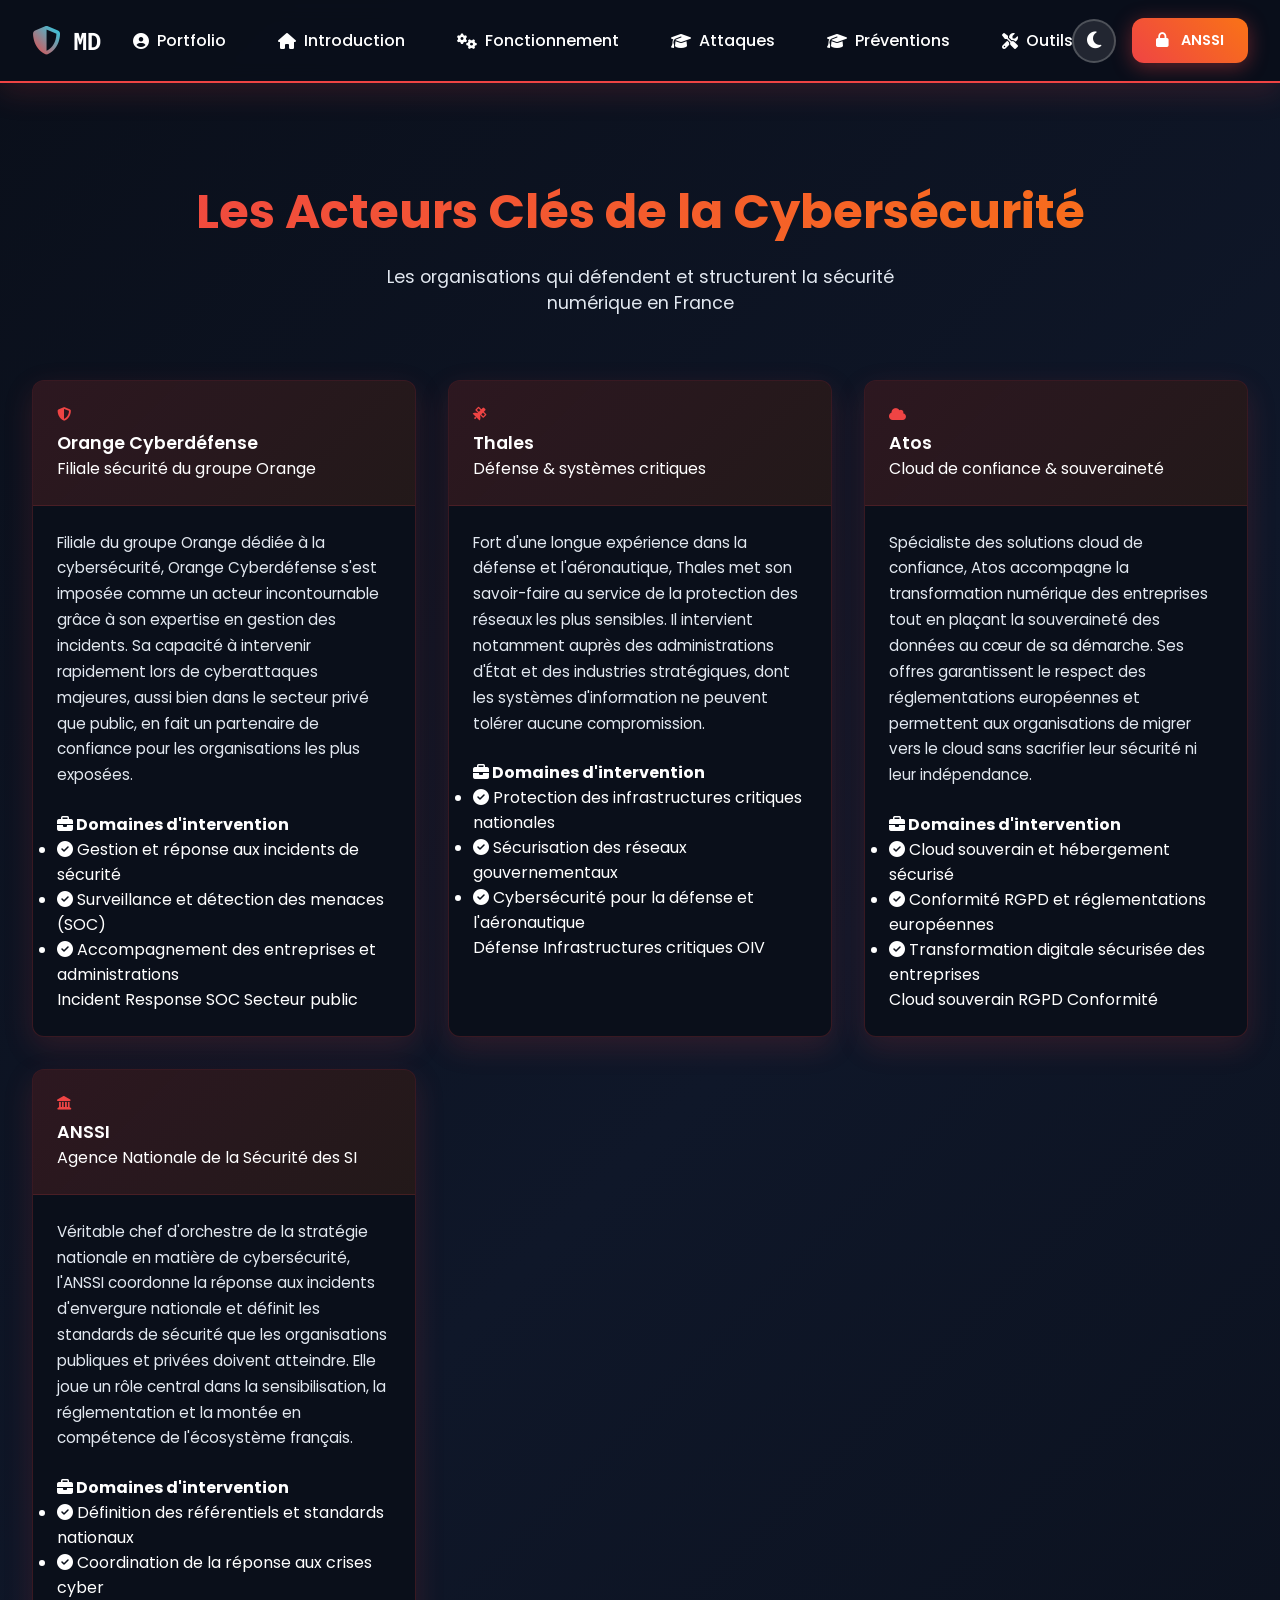
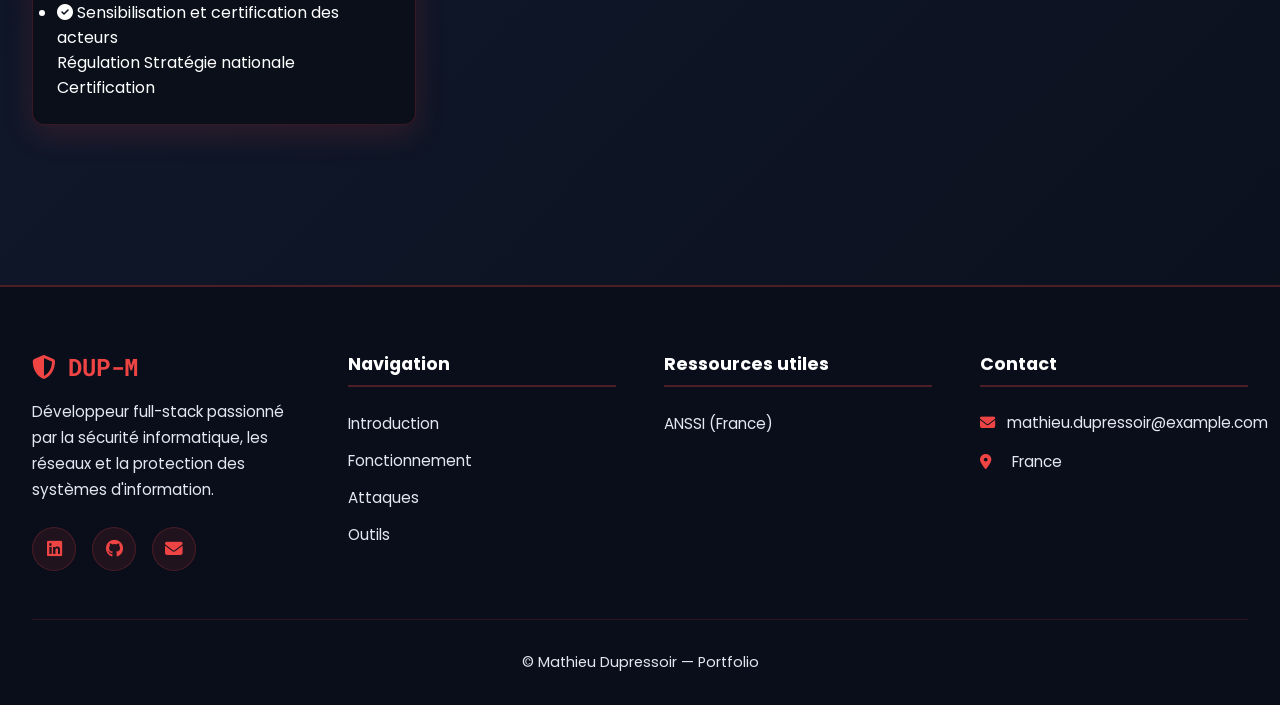
==== Veille_technologique/Acteurs.html @ 4034598f "Add files via upload" ====
<!DOCTYPE html>
<html lang="fr">
<head>
    <meta charset="UTF-8">
    <meta name="viewport" content="width=device-width, initial-scale=1.0">
    <title>Acteurs - Cybersécurité | Mathieu Dupressoir</title>
    <link rel="stylesheet" href="style_cyber.css">
    <link rel="stylesheet" href="https://cdnjs.cloudflare.com/ajax/libs/font-awesome/6.4.0/css/all.min.css">
    <link href="https://fonts.googleapis.com/css2?family=Poppins:wght@300;400;500;600;700&family=Roboto+Mono:wght@300;400;500&display=swap" rel="stylesheet">
</head>
<body>
    <!-- Navigation -->
    <nav class="navbar">
        <div class="nav-container">
            <div class="nav-brand">
                <div class="logo-wrapper">
                    <i class="fas fa-shield-alt logo-icon"></i>
                    <span class="logo-text">MD</span>
                </div>
            </div>

            <ul class="nav-menu">
                <li>
                    <a href="../index.html" class="nav-link">
                        <i class="fas fa-user-circle"></i>
                        <span>Portfolio</span>
                    </a>
                </li>
                <li>
                    <a href="Veille_cyber.html" class="nav-link">
                        <i class="fas fa-home"></i>
                        <span>Introduction</span>
                    </a>
                </li>
                <li>
                    <a href="Fonctionnement.html" class="nav-link">
                        <i class="fas fa-cogs"></i>
                        <span>Fonctionnement</span>
                    </a>
                </li>
                <li>
                    <a href="Attaques.html" class="nav-link">
                        <i class="fas fa-graduation-cap"></i>
                        <span>Attaques</span>
                    </a>
                </li>
                <li>
                    <a href="Preventions.html" class="nav-link">
                        <i class="fas fa-graduation-cap"></i>
                        <span>Préventions</span>
                    </a>
                </li>
                <li>
                    <a href="Outils.html" class="nav-link">
                        <i class="fas fa-tools"></i>
                        <span>Outils</span>
                    </a>
                </li>
                <li>
                    <a href="Hackers.html" class="nav-link">
                        <i class="fas fa-rocket"></i>
                        <span>Hackers</span>
                    </a>
                </li>
                <li>
                    <a href="Faits_divers.html" class="nav-link">
                        <i class="fas fa-chart-line"></i>
                        <span>Faits divers</span>
                    </a>
                </li>
            </ul>

            <div class="nav-actions">
                <button class="theme-toggle" id="themeToggle" aria-label="Changer le thème">
                    <i class="fas fa-moon"></i>
                </button>
                <a href="https://www.ssi.gouv.fr/" class="btn btn-primary btn-small" target="_blank">
                    <i class="fas fa-lock"></i>
                    <span>ANSSI</span>
                </a>
            </div>

            <button class="menu-toggle" id="menuToggle" aria-label="Menu mobile">
                <i class="fas fa-bars"></i>
            </button>
        </div>
    </nav>

    <!-- Menu mobile -->
    <div class="mobile-menu" id="mobileMenu">
        <div class="mobile-menu-header">
            <div class="logo-wrapper">
                <i class="fas fa-shield-alt logo-icon"></i>
                <span class="logo-text">DUP-M</span>
            </div>
            <button class="menu-close" id="menuClose" aria-label="Fermer le menu">
                <i class="fas fa-times"></i>
            </button>
        </div>
        <ul class="mobile-nav-menu">
            <li>
                <a href="../index.html" class="mobile-nav-link">
                    <i class="fas fa-user-circle"></i>
                    <span>Portfolio</span>
                </a>
            </li>
            <li>
                <a href="Veille_cyber.html" class="mobile-nav-link">
                    <i class="fas fa-home"></i>
                    <span>Introduction</span>
                </a>
            </li>
            <li>
                <a href="Fonctionnement.html" class="mobile-nav-link">
                    <i class="fas fa-cogs"></i>
                    <span>Fonctionnement</span>
                </a>
            </li>
            <li>
                <a href="Attaques.html" class="nav-link">
                    <i class="fas fa-graduation-cap"></i>
                    <span>Attaques</span>
                </a>
            </li>
            <li>
                <a href="Preventions.html" class="nav-link">
                    <i class="fas fa-graduation-cap"></i>
                    <span>Préventions</span>
                </a>
            </li>
            <li>
                <a href="Outils.html" class="nav-link">
                    <i class="fas fa-tools"></i>
                    <span>Outils</span>
                </a>
            </li>
            <li>
                <a href="Hackers.html" class="nav-link">
                    <i class="fas fa-rocket"></i>
                    <span>Hackers</span>
                </a>
            </li>
            <li>
                <a href="Faits_divers.html" class="nav-link">
                    <i class="fas fa-chart-line"></i>
                    <span>Faits divers</span>
                </a>
            </li>
        </ul>
        <div class="mobile-menu-footer">
            <a href="https://www.ssi.gouv.fr/" class="btn btn-primary btn-block" target="_blank">
                <i class="fas fa-lock"></i>
                <span>Visiter l'ANSSI</span>
            </a>
        </div>
    </div>

    <!-- Contenu principal -->
    <main class="main-content">

        <!-- Les acteurs de la cybersécurité -->
        <section class="parcours-section" id="acteurs">
            <div class="section-header">
                <h2 class="section-title">Les Acteurs Clés de la Cybersécurité</h2>
                <p class="section-subtitle">Les organisations qui défendent et structurent la sécurité numérique en France</p>
            </div>

            <div class="parcours-grid">

                <!-- 1. Orange Cyberdéfense -->
                <div class="parcours-card">
                    <div class="parcours-header">
                        <div class="parcours-year"><i class="fas fa-shield-alt"></i></div>
                        <h3 class="parcours-title">Orange Cyberdéfense</h3>
                        <p class="parcours-subtitle">Filiale sécurité du groupe Orange</p>
                    </div>
                    <div class="parcours-body">
                        <p class="parcours-description">
                            Filiale du groupe Orange dédiée à la cybersécurité, Orange Cyberdéfense s'est imposée comme un acteur incontournable grâce à son expertise en gestion des incidents. Sa capacité à intervenir rapidement lors de cyberattaques majeures, aussi bien dans le secteur privé que public, en fait un partenaire de confiance pour les organisations les plus exposées.
                        </p>
                        <div class="stage-missions">
                            <h4 class="missions-title"><i class="fas fa-briefcase"></i> Domaines d'intervention</h4>
                            <ul class="missions-list">
                                <li><i class="fas fa-check-circle"></i> Gestion et réponse aux incidents de sécurité</li>
                                <li><i class="fas fa-check-circle"></i> Surveillance et détection des menaces (SOC)</li>
                                <li><i class="fas fa-check-circle"></i> Accompagnement des entreprises et administrations</li>
                            </ul>
                        </div>
                        <div class="parcours-skills">
                            <span class="skill-tag">Incident Response</span>
                            <span class="skill-tag">SOC</span>
                            <span class="skill-tag">Secteur public</span>
                        </div>
                    </div>
                </div>

                <!-- 2. Thales -->
                <div class="parcours-card">
                    <div class="parcours-header">
                        <div class="parcours-year"><i class="fas fa-satellite"></i></div>
                        <h3 class="parcours-title">Thales</h3>
                        <p class="parcours-subtitle">Défense & systèmes critiques</p>
                    </div>
                    <div class="parcours-body">
                        <p class="parcours-description">
                            Fort d'une longue expérience dans la défense et l'aéronautique, Thales met son savoir-faire au service de la protection des réseaux les plus sensibles. Il intervient notamment auprès des administrations d'État et des industries stratégiques, dont les systèmes d'information ne peuvent tolérer aucune compromission.
                        </p>
                        <div class="stage-missions">
                            <h4 class="missions-title"><i class="fas fa-briefcase"></i> Domaines d'intervention</h4>
                            <ul class="missions-list">
                                <li><i class="fas fa-check-circle"></i> Protection des infrastructures critiques nationales</li>
                                <li><i class="fas fa-check-circle"></i> Sécurisation des réseaux gouvernementaux</li>
                                <li><i class="fas fa-check-circle"></i> Cybersécurité pour la défense et l'aéronautique</li>
                            </ul>
                        </div>
                        <div class="parcours-skills">
                            <span class="skill-tag">Défense</span>
                            <span class="skill-tag">Infrastructures critiques</span>
                            <span class="skill-tag">OIV</span>
                        </div>
                    </div>
                </div>

                <!-- 3. Atos -->
                <div class="parcours-card">
                    <div class="parcours-header">
                        <div class="parcours-year"><i class="fas fa-cloud"></i></div>
                        <h3 class="parcours-title">Atos</h3>
                        <p class="parcours-subtitle">Cloud de confiance & souveraineté</p>
                    </div>
                    <div class="parcours-body">
                        <p class="parcours-description">
                            Spécialiste des solutions cloud de confiance, Atos accompagne la transformation numérique des entreprises tout en plaçant la souveraineté des données au cœur de sa démarche. Ses offres garantissent le respect des réglementations européennes et permettent aux organisations de migrer vers le cloud sans sacrifier leur sécurité ni leur indépendance.
                        </p>
                        <div class="stage-missions">
                            <h4 class="missions-title"><i class="fas fa-briefcase"></i> Domaines d'intervention</h4>
                            <ul class="missions-list">
                                <li><i class="fas fa-check-circle"></i> Cloud souverain et hébergement sécurisé</li>
                                <li><i class="fas fa-check-circle"></i> Conformité RGPD et réglementations européennes</li>
                                <li><i class="fas fa-check-circle"></i> Transformation digitale sécurisée des entreprises</li>
                            </ul>
                        </div>
                        <div class="parcours-skills">
                            <span class="skill-tag">Cloud souverain</span>
                            <span class="skill-tag">RGPD</span>
                            <span class="skill-tag">Conformité</span>
                        </div>
                    </div>
                </div>

                <!-- 4. ANSSI -->
                <div class="parcours-card">
                    <div class="parcours-header">
                        <div class="parcours-year"><i class="fas fa-landmark"></i></div>
                        <h3 class="parcours-title">ANSSI</h3>
                        <p class="parcours-subtitle">Agence Nationale de la Sécurité des SI</p>
                    </div>
                    <div class="parcours-body">
                        <p class="parcours-description">
                            Véritable chef d'orchestre de la stratégie nationale en matière de cybersécurité, l'ANSSI coordonne la réponse aux incidents d'envergure nationale et définit les standards de sécurité que les organisations publiques et privées doivent atteindre. Elle joue un rôle central dans la sensibilisation, la réglementation et la montée en compétence de l'écosystème français.
                        </p>
                        <div class="stage-missions">
                            <h4 class="missions-title"><i class="fas fa-briefcase"></i> Domaines d'intervention</h4>
                            <ul class="missions-list">
                                <li><i class="fas fa-check-circle"></i> Définition des référentiels et standards nationaux</li>
                                <li><i class="fas fa-check-circle"></i> Coordination de la réponse aux crises cyber</li>
                                <li><i class="fas fa-check-circle"></i> Sensibilisation et certification des acteurs</li>
                            </ul>
                        </div>
                        <div class="parcours-skills">
                            <span class="skill-tag">Régulation</span>
                            <span class="skill-tag">Stratégie nationale</span>
                            <span class="skill-tag">Certification</span>
                        </div>
                    </div>
                </div>

            </div>
        </section>

    </main>

    <!-- Footer -->
    <footer class="footer">
        <div class="footer-content">
            <div class="footer-section">
                <div class="footer-logo">
                    <i class="fas fa-shield-alt"></i>
                    <span>DUP-M</span>
                </div>
                <p class="footer-description">
                    Développeur full-stack passionné par la sécurité informatique,
                    les réseaux et la protection des systèmes d'information.
                </p>
                <div class="social-links">
                    <a href="https://www.linkedin.com/in/mathieu-dupressoir-384376329/" class="social-link" aria-label="LinkedIn">
                        <i class="fab fa-linkedin"></i>
                    </a>
                    <a href="https://github.com/MatDup6080" class="social-link" aria-label="GitHub">
                        <i class="fab fa-github"></i>
                    </a>
                    <a href="mailto:mathieu.dupressoir@example.com" class="social-link" aria-label="Email">
                        <i class="fas fa-envelope"></i>
                    </a>
                </div>
            </div>

            <div class="footer-section">
                <h3 class="footer-title">Navigation</h3>
                <ul class="footer-links">
                    <li><a href="Veille_cyber.html">Introduction</a></li>
                    <li><a href="Fonctionnement.html">Fonctionnement</a></li>
                    <li><a href="Attaques.html">Attaques</a></li>
                    <li><a href="Outils.html">Outils</a></li>
                </ul>
            </div>

            <div class="footer-section">
                <h3 class="footer-title">Ressources utiles</h3>
                <ul class="footer-links">
                    <li><a href="https://www.ssi.gouv.fr/" target="_blank">ANSSI (France)</a></li>
                </ul>
            </div>

            <div class="footer-section">
                <h3 class="footer-title">Contact</h3>
                <ul class="footer-contact">
                    <li>
                        <i class="fas fa-envelope"></i>
                        <span>mathieu.dupressoir@example.com</span>
                    </li>
                    <li>
                        <i class="fas fa-map-marker-alt"></i>
                        <span>France</span>
                    </li>
                </ul>
            </div>
        </div>

        <div class="footer-bottom">
            <p>&copy; <span id="currentYear"></span> Mathieu Dupressoir — Portfolio</p>
        </div>
    </footer>

    <script src="Veille_cyber.js"></script>
</body>
</html>
---- Veille_technologique/style_cyber.css ----
/* ===== VARIABLES & RESET ===== */
:root {
    --primary: #ef4444; /* Rouge cyber - alerte */
    --secondary: #f97316; /* Orange avertissement */
    --accent: #8b5cf6; /* Violet forensique */
    --success: #22d3ee; /* Cyan terminal */
    --dark: #ffffff; /* Texte en blanc pour mode clair */
    --light: #0a0f1a; /* Fond sombre cyber */
    --gray: #64748b;
    --gray-light: #e2e8f0;
    --shadow: 0 10px 30px rgba(239, 68, 68, 0.15);
    --shadow-lg: 0 20px 60px rgba(239, 68, 68, 0.25);
    --radius: 12px;
    --transition: all 0.3s cubic-bezier(0.4, 0, 0.2, 1);
    --bg-primary: #0a0f1a;
    --bg-secondary: #f1f5f9;
    --text-primary: #ffffff;
    --text-secondary: #e2e8f0;
    --border-color: #cbd5e1;
    --accent-light: #fee2e2;
}

.dark-theme {
    --primary: #f87171; /* Rouge clair */
    --secondary: #fb923c; /* Orange lumineux */
    --accent: #a78bfa;
    --success: #67e8f9;
    --dark: #0a0f1a;
    --light: #f8fafc;
    --gray: #94a3b8;
    --gray-light: #f1f5f9;
    --shadow: 0 10px 30px rgba(248, 113, 113, 0.2);
    --shadow-lg: 0 20px 60px rgba(248, 113, 113, 0.3);
    --bg-primary: #f8fafc;
    --bg-secondary: #e2e8f0;
    --text-primary: #0a0f1a;
    --text-secondary: #475569;
    --border-color: #cbd5e1;
    --accent-light: #fee2e2;
}

* {
    margin: 0;
    padding: 0;
    box-sizing: border-box;
}

html {
    scroll-behavior: smooth;
}

body {
    font-family: 'Poppins', sans-serif;
    background: linear-gradient(135deg, #0a0f1a 0%, #0f1729 50%, #0a0f1a 100%);
    color: var(--dark);
    min-height: 100vh;
    transition: var(--transition);
    overflow-x: hidden;
}

    body.dark-theme {
        background: linear-gradient(135deg, #f8fafc 0%, #e2e8f0 50%, #f1f5f9 100%);
    }

/* ===== NAVBAR ===== */
.navbar {
    background: rgba(10, 15, 26, 0.97);
    backdrop-filter: blur(10px);
    padding: 1rem 0;
    position: fixed;
    top: 0;
    left: 0;
    right: 0;
    z-index: 1000;
    border-bottom: 2px solid var(--primary);
    box-shadow: var(--shadow);
}

body.dark-theme .navbar {
    background: rgba(248, 250, 252, 0.97);
}

.nav-container {
    max-width: 1400px;
    margin: 0 auto;
    padding: 0 2rem;
    display: flex;
    justify-content: space-between;
    align-items: center;
}

.logo-wrapper {
    display: flex;
    align-items: center;
    gap: 0.75rem;
}

.logo-icon {
    font-size: 1.8rem;
    color: var(--primary);
    background: linear-gradient(45deg, var(--primary), var(--success));
    -webkit-background-clip: text;
    -webkit-text-fill-color: transparent;
}

.logo-text {
    font-size: 1.5rem;
    font-weight: 700;
    color: var(--dark);
    font-family: 'Roboto Mono', monospace;
}

.nav-menu {
    display: flex;
    list-style: none;
    gap: 0.25rem;
    margin: 0;
    padding: 0 0.5rem;
    overflow-x: auto;
    -webkit-overflow-scrolling: touch;
    scrollbar-width: thin;
    scrollbar-color: var(--primary) transparent;
}

    .nav-menu::-webkit-scrollbar-track {
        background: transparent;
    }

    .nav-menu::-webkit-scrollbar-thumb {
        background: var(--primary);
        border-radius: 2px;
    }

.nav-link {
    color: var(--dark);
    text-decoration: none;
    padding: 0.75rem 1.5rem;
    border-radius: 50px;
    display: flex;
    align-items: center;
    gap: 0.5rem;
    transition: var(--transition);
    font-weight: 500;
    position: relative;
    white-space: nowrap;
}

    .nav-link:hover {
        background: rgba(239, 68, 68, 0.12);
        transform: translateY(-2px);
    }

    .nav-link.active {
        background: linear-gradient(45deg, var(--primary), var(--secondary));
        color: white;
        box-shadow: 0 4px 15px rgba(239, 68, 68, 0.4);
    }

        .nav-link.active::before {
            content: '';
            position: absolute;
            bottom: -8px;
            left: 50%;
            transform: translateX(-50%);
            width: 6px;
            height: 6px;
            background: var(--success);
            border-radius: 50%;
        }

.nav-actions {
    display: flex;
    align-items: center;
    gap: 1rem;
}

.theme-toggle {
    background: rgba(255, 255, 255, 0.1);
    border: 2px solid rgba(255, 255, 255, 0.2);
    color: var(--dark);
    width: 44px;
    height: 44px;
    border-radius: 50%;
    cursor: pointer;
    display: flex;
    align-items: center;
    justify-content: center;
    transition: var(--transition);
    font-size: 1.2rem;
}

body.dark-theme .theme-toggle {
    background: rgba(10, 15, 26, 0.1);
    border: 2px solid rgba(10, 15, 26, 0.2);
    color: var(--dark);
}

.theme-toggle:hover {
    background: var(--primary);
    transform: rotate(30deg);
    border-color: var(--primary);
}

.btn {
    padding: 1rem 2rem;
    border-radius: var(--radius);
    text-decoration: none;
    font-weight: 600;
    display: inline-flex;
    align-items: center;
    gap: 0.75rem;
    transition: var(--transition);
    font-size: 1rem;
    border: none;
    cursor: pointer;
}

.btn-primary {
    background: linear-gradient(45deg, var(--primary), var(--secondary));
    color: white;
    box-shadow: 0 4px 20px rgba(239, 68, 68, 0.4);
}

    .btn-primary:hover {
        transform: translateY(-3px);
        box-shadow: 0 8px 30px rgba(239, 68, 68, 0.6);
        background: linear-gradient(45deg, var(--secondary), var(--accent));
    }

.btn-small {
    padding: 0.75rem 1.5rem;
    font-size: 0.9rem;
}

.btn-secondary {
    background: transparent;
    color: var(--dark);
    border: 2px solid rgba(255, 255, 255, 0.2);
}

body.dark-theme .btn-secondary {
    border: 2px solid rgba(10, 15, 26, 0.2);
    color: var(--dark);
}

.btn-secondary:hover {
    background: rgba(255, 255, 255, 0.1);
    transform: translateY(-3px);
    border-color: var(--primary);
}

body.dark-theme .btn-secondary:hover {
    background: rgba(10, 15, 26, 0.1);
}

.menu-toggle {
    display: none;
    background: transparent;
    border: none;
    color: var(--dark);
    font-size: 1.5rem;
    cursor: pointer;
    padding: 0.5rem;
}

.mobile-menu {
    position: fixed;
    top: 0;
    right: -100%;
    width: 300px;
    height: 100vh;
    background: rgba(10, 15, 26, 0.98);
    backdrop-filter: blur(20px);
    z-index: 2000;
    transition: right 0.3s ease;
    display: flex;
    flex-direction: column;
    border-left: 2px solid var(--primary);
}

body.dark-theme .mobile-menu {
    background: rgba(248, 250, 252, 0.98);
}

.mobile-menu.active {
    right: 0;
}

.mobile-menu-header {
    padding: 1.5rem;
    display: flex;
    justify-content: space-between;
    align-items: center;
    border-bottom: 1px solid rgba(239, 68, 68, 0.2);
}

.menu-close {
    background: transparent;
    border: none;
    color: var(--dark);
    font-size: 1.5rem;
    cursor: pointer;
    padding: 0.5rem;
    transition: var(--transition);
}

    .menu-close:hover {
        color: var(--primary);
        transform: rotate(90deg);
    }

.mobile-nav-menu {
    list-style: none;
    padding: 1rem;
    flex: 1;
    overflow-y: auto;
}

.mobile-nav-link {
    color: var(--dark);
    text-decoration: none;
    padding: 1rem 1.5rem;
    border-radius: var(--radius);
    display: flex;
    align-items: center;
    gap: 0.75rem;
    transition: var(--transition);
    font-weight: 500;
    margin-bottom: 0.5rem;
}

    .mobile-nav-link:hover,
    .mobile-nav-link.active {
        background: linear-gradient(45deg, var(--primary), var(--secondary));
        color: white;
    }

.mobile-menu-footer {
    padding: 1.5rem;
    border-top: 1px solid rgba(239, 68, 68, 0.2);
}

.btn-block {
    width: 100%;
    justify-content: center;
}

/* ===== HERO ===== */
.hero-section {
    min-height: 100vh;
    display: flex;
    align-items: center;
    position: relative;
    overflow: hidden;
    padding-top: 80px;
    background: linear-gradient(135deg, #0a0f1a 0%, #0f1729 40%, #1a0a0a 100%);
}

body.dark-theme .hero-section {
    background: linear-gradient(135deg, #f8fafc 0%, #fef2f2 40%, #fff7ed 100%);
}

.hero-overlay {
    position: absolute;
    inset: 0;
    background: radial-gradient(ellipse at 20% 50%, rgba(239, 68, 68, 0.1) 0%, transparent 60%), radial-gradient(ellipse at 80% 20%, rgba(34, 211, 238, 0.08) 0%, transparent 50%);
}

    .hero-overlay::before {
        content: '';
        position: absolute;
        inset: 0;
        background-image: linear-gradient(rgba(239, 68, 68, 0.04) 1px, transparent 1px), linear-gradient(90deg, rgba(239, 68, 68, 0.04) 1px, transparent 1px);
        background-size: 50px 50px;
    }

.hero-container {
    max-width: 1400px;
    margin: 0 auto;
    padding: 0 2rem;
    width: 100%;
    position: relative;
    z-index: 1;
}

.hero-content {
    max-width: 800px;
}

.welcome-badge {
    display: inline-flex;
    align-items: center;
    gap: 0.5rem;
    background: rgba(239, 68, 68, 0.15);
    border: 1px solid rgba(239, 68, 68, 0.3);
    padding: 0.5rem 1.5rem;
    border-radius: 50px;
    margin-bottom: 2rem;
    backdrop-filter: blur(10px);
}

.badge-text {
    font-size: 0.85rem;
    font-weight: 600;
    color: var(--primary);
    letter-spacing: 0.1em;
    font-family: 'Roboto Mono', monospace;
}

.hero-title {
    font-size: clamp(2.5rem, 6vw, 4.5rem);
    font-weight: 700;
    line-height: 1.15;
    margin-bottom: 1.5rem;
}

.title-line {
    display: block;
    color: var(--dark);
}

    .title-line.accent {
        background: linear-gradient(135deg, var(--primary), var(--secondary), var(--success));
        -webkit-background-clip: text;
        -webkit-text-fill-color: transparent;
        background-clip: text;
    }

.typing-wrapper {
    margin-bottom: 1.5rem;
}

.typing-prefix {
    font-size: 1.2rem;
    color: var(--success);
    font-family: 'Roboto Mono', monospace;
}

#typingText {
    font-size: 1.2rem;
    font-family: 'Roboto Mono', monospace;
    color: var(--primary);
    border-right: 2px solid var(--primary);
    padding-right: 4px;
    animation: blink 0.8s infinite;
}

@keyframes blink {
    0%, 100% {
        border-color: var(--primary);
    }

    50% {
        border-color: transparent;
    }
}

.hero-description {
    font-size: 1.1rem;
    color: var(--text-secondary);
    line-height: 1.8;
    margin-bottom: 2.5rem;
    max-width: 600px;
}

.hero-stats {
    display: flex;
    gap: 3rem;
    margin-bottom: 3rem;
}

.stat-item {
    text-align: left;
}

.stat-number {
    font-size: 2.5rem;
    font-weight: 700;
    color: var(--primary);
    font-family: 'Roboto Mono', monospace;
    line-height: 1;
}

.stat-label {
    font-size: 0.85rem;
    color: var(--text-secondary);
    margin-top: 0.25rem;
}

.hero-actions {
    display: flex;
    gap: 1.5rem;
    flex-wrap: wrap;
}

/* ===== SECTIONS GÉNÉRALES ===== */
.main-content {
    padding-top: 80px;
}

.section-header {
    text-align: center;
    margin-bottom: 4rem;
    padding: 0 2rem;
}

.section-title {
    font-size: clamp(2rem, 4vw, 3rem);
    font-weight: 700;
    margin-bottom: 1rem;
    background: linear-gradient(135deg, var(--primary), var(--secondary));
    -webkit-background-clip: text;
    -webkit-text-fill-color: transparent;
    background-clip: text;
}

.section-subtitle {
    font-size: 1.1rem;
    color: var(--text-secondary);
    max-width: 600px;
    margin: 0 auto;
}

/* ===== PARCOURS / TIMELINE ===== */
.parcours-section {
    padding: 6rem 2rem;
    max-width: 1400px;
    margin: 0 auto;
}

.parcours-grid {
    display: grid;
    grid-template-columns: repeat(auto-fit, minmax(350px, 1fr));
    gap: 2rem;
}

.parcours-card {
    background: var(--bg-primary);
    border: 1px solid rgba(239, 68, 68, 0.2);
    border-radius: var(--radius);
    overflow: hidden;
    transition: var(--transition);
    box-shadow: var(--shadow);
}

    .parcours-card:hover {
        transform: translateY(-5px);
        box-shadow: var(--shadow-lg);
        border-color: var(--primary);
    }

.parcours-header {
    background: linear-gradient(135deg, rgba(239, 68, 68, 0.15), rgba(249, 115, 22, 0.1));
    padding: 1.5rem;
    border-bottom: 1px solid rgba(239, 68, 68, 0.15);
}

.parcours-year {
    font-size: 0.85rem;
    font-weight: 700;
    color: var(--primary);
    font-family: 'Roboto Mono', monospace;
    margin-bottom: 0.5rem;
    letter-spacing: 0.05em;
}

.parcours-title {
    font-size: 1.1rem;
    font-weight: 600;
    color: var(--text-primary);
    line-height: 1.4;
}

.parcours-body {
    padding: 1.5rem;
}

.parcours-description {
    font-size: 0.95rem;
    color: var(--text-secondary);
    line-height: 1.7;
    margin-bottom: 1.5rem;
}

.parcours-image-link {
    margin-top: 1rem;
}

.image-link-wrapper {
    position: relative;
    display: block;
    border-radius: 8px;
    overflow: hidden;
}

.parcours-img {
    width: 100%;
    height: 180px;
    object-fit: cover;
    transition: var(--transition);
    display: block;
}

.image-overlay {
    position: absolute;
    inset: 0;
    background: rgba(239, 68, 68, 0.85);
    display: flex;
    flex-direction: column;
    align-items: center;
    justify-content: center;
    gap: 0.5rem;
    opacity: 0;
    transition: var(--transition);
    color: white;
    font-size: 0.9rem;
    font-weight: 500;
}

.image-link-wrapper:hover .image-overlay {
    opacity: 1;
}

.image-link-wrapper:hover .parcours-img {
    transform: scale(1.05);
}

/* ===== SECTION CONTACT / FONCTIONNEMENT ===== */
.contact-section {
    padding: 6rem 2rem;
    max-width: 1400px;
    margin: 0 auto;
}

.contact-container {
    display: grid;
    grid-template-columns: 1fr;
    gap: 3rem;
}

.contact-info {
    display: flex;
    flex-direction: column;
    gap: 2rem;
}

.contact-item {
    display: flex;
    gap: 1.5rem;
    align-items: flex-start;
    background: var(--bg-primary);
    padding: 2rem;
    border-radius: var(--radius);
    border: 1px solid rgba(239, 68, 68, 0.15);
    transition: var(--transition);
}

    .contact-item:hover {
        border-color: var(--primary);
        box-shadow: var(--shadow);
        transform: translateX(5px);
    }

    .contact-item i {
        font-size: 2rem;
        color: var(--primary);
        min-width: 40px;
        margin-top: 0.25rem;
    }

    .contact-item h3 {
        font-size: 1.1rem;
        font-weight: 600;
        color: var(--text-primary);
        margin-bottom: 0.5rem;
    }

    .contact-item p {
        font-size: 0.95rem;
        color: var(--text-secondary);
        line-height: 1.7;
    }

/* ===== QUICK ACCESS / CARDS ===== */
.quick-access {
    padding: 6rem 2rem;
    max-width: 1400px;
    margin: 0 auto;
}

.access-grid {
    display: grid;
    grid-template-columns: repeat(auto-fit, minmax(320px, 1fr));
    gap: 2rem;
}

.access-card {
    background: var(--bg-primary);
    border: 1px solid rgba(239, 68, 68, 0.2);
    border-radius: var(--radius);
    padding: 2rem;
    text-decoration: none;
    color: var(--text-primary);
    transition: var(--transition);
    display: flex;
    flex-direction: column;
    gap: 1rem;
    position: relative;
    overflow: hidden;
}

    .access-card::before {
        content: '';
        position: absolute;
        top: 0;
        left: 0;
        right: 0;
        height: 3px;
        background: linear-gradient(90deg, var(--primary), var(--secondary));
        transform: scaleX(0);
        transition: var(--transition);
    }

    .access-card:hover::before {
        transform: scaleX(1);
    }

    .access-card:hover {
        transform: translateY(-5px);
        box-shadow: var(--shadow-lg);
        border-color: var(--primary);
    }

.card-title {
    font-size: 1.2rem;
    font-weight: 700;
    color: var(--text-primary);
}

.card-description {
    font-size: 0.9rem;
    color: var(--text-secondary);
    line-height: 1.7;
    flex: 1;
}

.card-arrow {
    color: var(--primary);
    font-size: 1.2rem;
    transition: var(--transition);
    align-self: flex-end;
}

/* ===== TECH GRID ===== */
.tech-section {
    padding: 6rem 2rem;
    max-width: 1400px;
    margin: 0 auto;
}

.tech-grid {
    display: grid;
    grid-template-columns: repeat(auto-fit, minmax(200px, 1fr));
    gap: 1.5rem;
}

.tech-item {
    background: var(--bg-primary);
    border: 1px solid rgba(239, 68, 68, 0.2);
    border-radius: var(--radius);
    padding: 2rem 1.5rem;
    text-align: center;
    transition: var(--transition);
    color: var(--text-secondary);
    font-size: 0.9rem;
    line-height: 1.6;
}

    .tech-item:hover {
        border-color: var(--primary);
        box-shadow: var(--shadow);
        transform: translateY(-3px);
    }

    .tech-item span {
        display: block;
        font-weight: 700;
        color: var(--text-primary);
        font-size: 1.1rem;
        margin: 0.75rem 0;
    }

.logo-small {
    width: 80px;
    height: 80px;
    object-fit: contain;
    border-radius: 12px;
}

/* ===== FOOTER ===== */
.footer {
    background: rgba(10, 15, 26, 0.98);
    border-top: 2px solid rgba(239, 68, 68, 0.3);
    padding: 4rem 2rem 2rem;
    margin-top: 4rem;
}

body.dark-theme .footer {
    background: rgba(248, 250, 252, 0.98);
}

.footer-content {
    max-width: 1400px;
    margin: 0 auto;
    display: grid;
    grid-template-columns: repeat(auto-fit, minmax(250px, 1fr));
    gap: 3rem;
    margin-bottom: 3rem;
}

.footer-logo {
    display: flex;
    align-items: center;
    gap: 0.75rem;
    margin-bottom: 1rem;
    font-size: 1.5rem;
    font-weight: 700;
    color: var(--primary);
    font-family: 'Roboto Mono', monospace;
}

.footer-description {
    color: var(--text-secondary);
    font-size: 0.95rem;
    line-height: 1.7;
    margin-bottom: 1.5rem;
}

.social-links {
    display: flex;
    gap: 1rem;
}

.social-link {
    width: 44px;
    height: 44px;
    background: rgba(239, 68, 68, 0.1);
    border: 1px solid rgba(239, 68, 68, 0.2);
    border-radius: 50%;
    display: flex;
    align-items: center;
    justify-content: center;
    color: var(--primary);
    text-decoration: none;
    transition: var(--transition);
    font-size: 1.1rem;
}

    .social-link:hover {
        background: var(--primary);
        color: white;
        transform: translateY(-3px);
    }

.footer-title {
    font-size: 1.1rem;
    font-weight: 700;
    color: var(--text-primary);
    margin-bottom: 1.5rem;
    padding-bottom: 0.5rem;
    border-bottom: 2px solid rgba(239, 68, 68, 0.3);
}

.footer-links {
    list-style: none;
    display: flex;
    flex-direction: column;
    gap: 0.75rem;
}

    .footer-links a {
        color: var(--text-secondary);
        text-decoration: none;
        transition: var(--transition);
        font-size: 0.95rem;
    }

        .footer-links a:hover {
            color: var(--primary);
            padding-left: 0.5rem;
        }

.footer-contact {
    list-style: none;
    display: flex;
    flex-direction: column;
    gap: 1rem;
}

    .footer-contact li {
        display: flex;
        align-items: center;
        gap: 0.75rem;
        color: var(--text-secondary);
        font-size: 0.95rem;
    }

    .footer-contact i {
        color: var(--primary);
        width: 20px;
    }

.footer-bottom {
    max-width: 1400px;
    margin: 0 auto;
    padding-top: 2rem;
    border-top: 1px solid rgba(239, 68, 68, 0.15);
    text-align: center;
    color: var(--text-secondary);
    font-size: 0.9rem;
}

/* ===== RESPONSIVE ===== */
@media (max-width: 1024px) {
    .nav-menu {
        display: none;
    }

    .menu-toggle {
        display: block;
    }

    .nav-actions .btn-small {
        display: none;
    }
}

@media (max-width: 768px) {
    .hero-stats {
        gap: 2rem;
        flex-wrap: wrap;
    }

    .hero-actions {
        flex-direction: column;
    }

    .parcours-grid {
        grid-template-columns: 1fr;
    }

    .access-grid {
        grid-template-columns: 1fr;
    }

    .tech-grid {
        grid-template-columns: repeat(2, 1fr);
    }

    .footer-content {
        grid-template-columns: 1fr;
    }
}

@media (max-width: 480px) {
    .tech-grid {
        grid-template-columns: 1fr;
    }

    .hero-title {
        font-size: 2rem;
    }
}
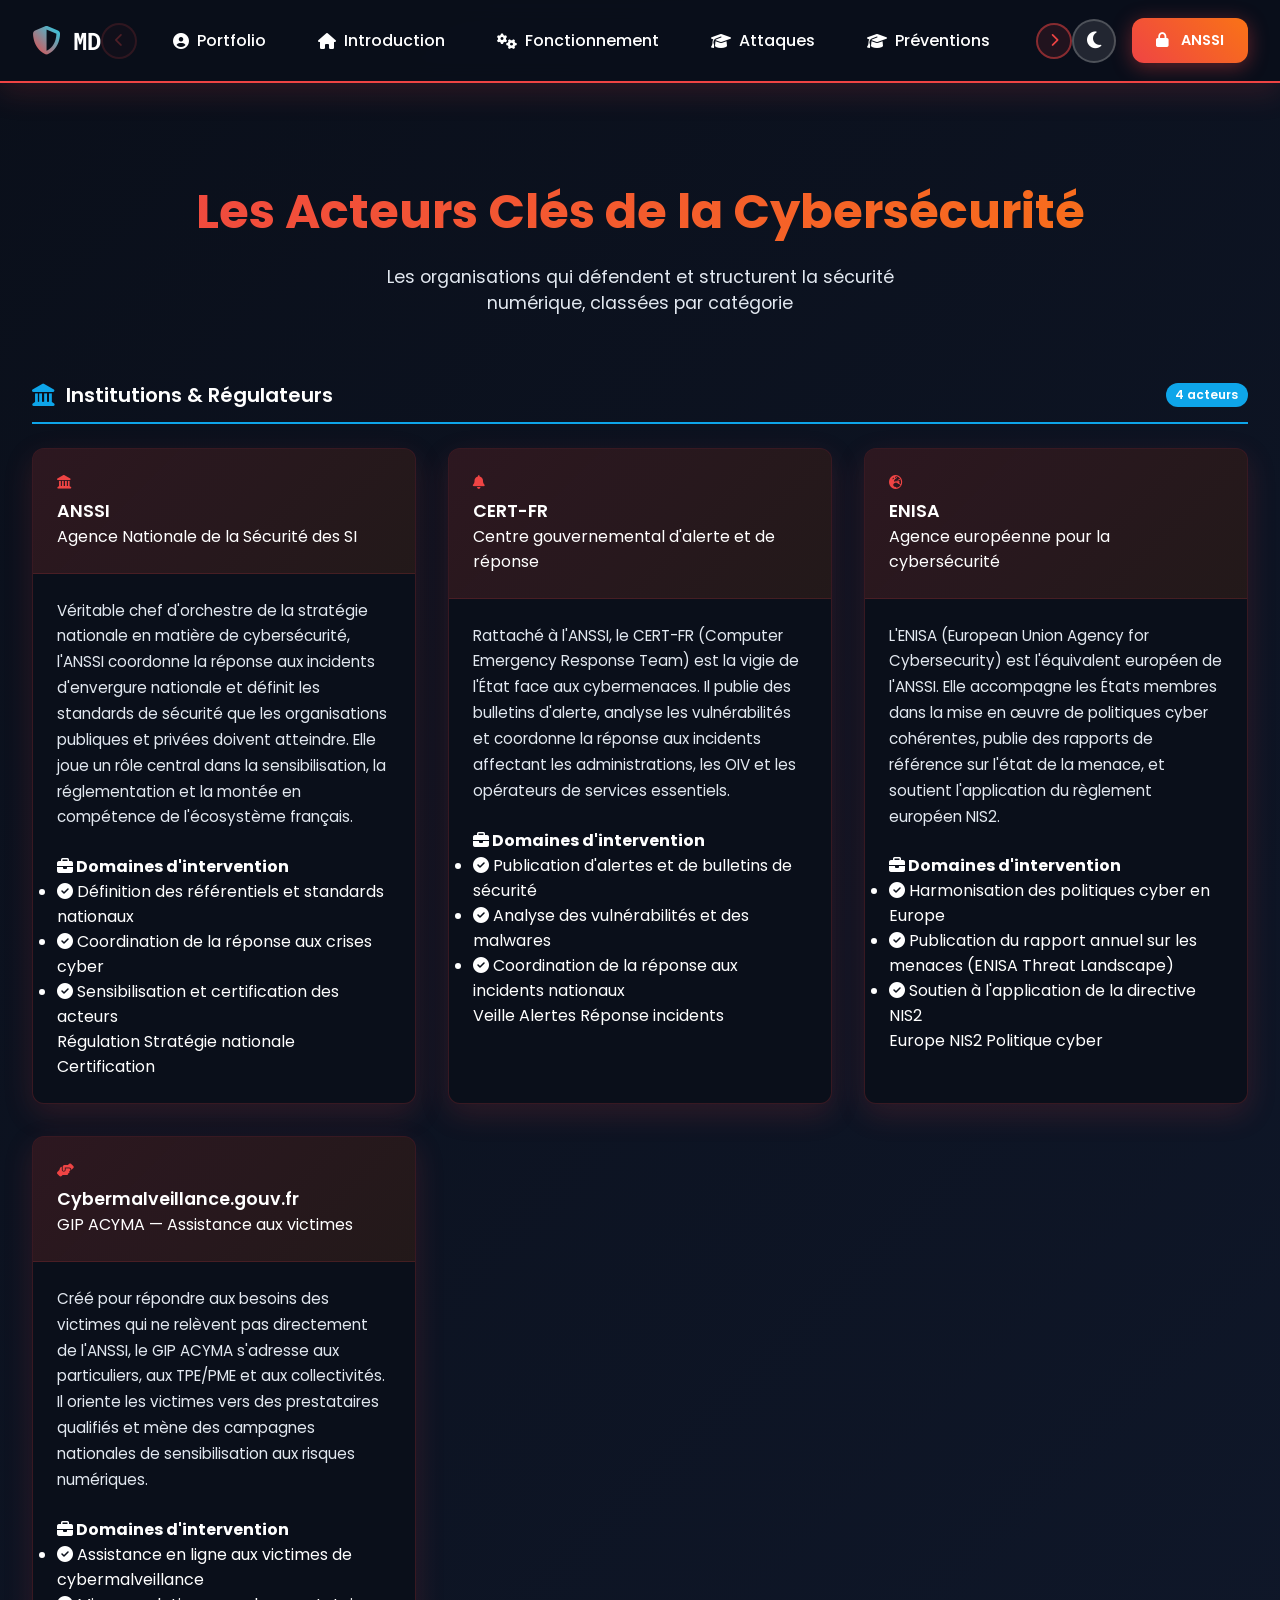
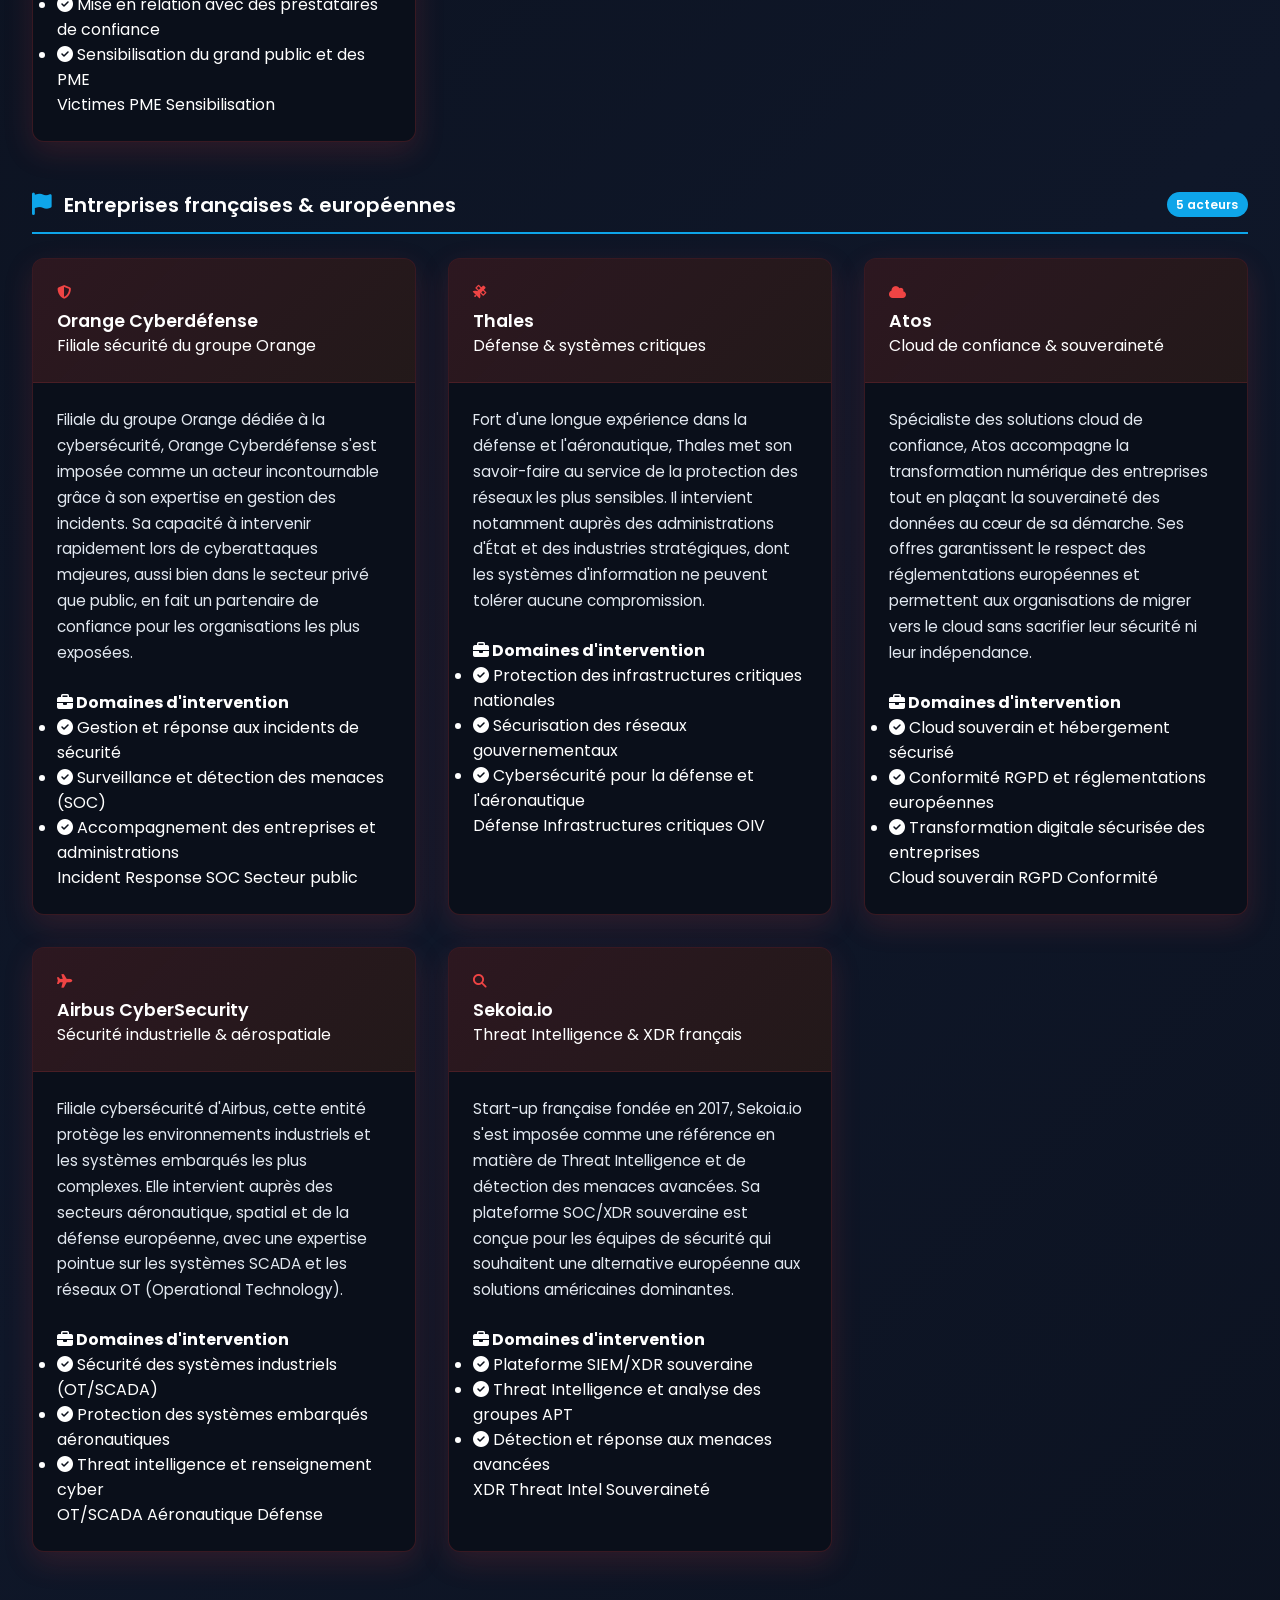
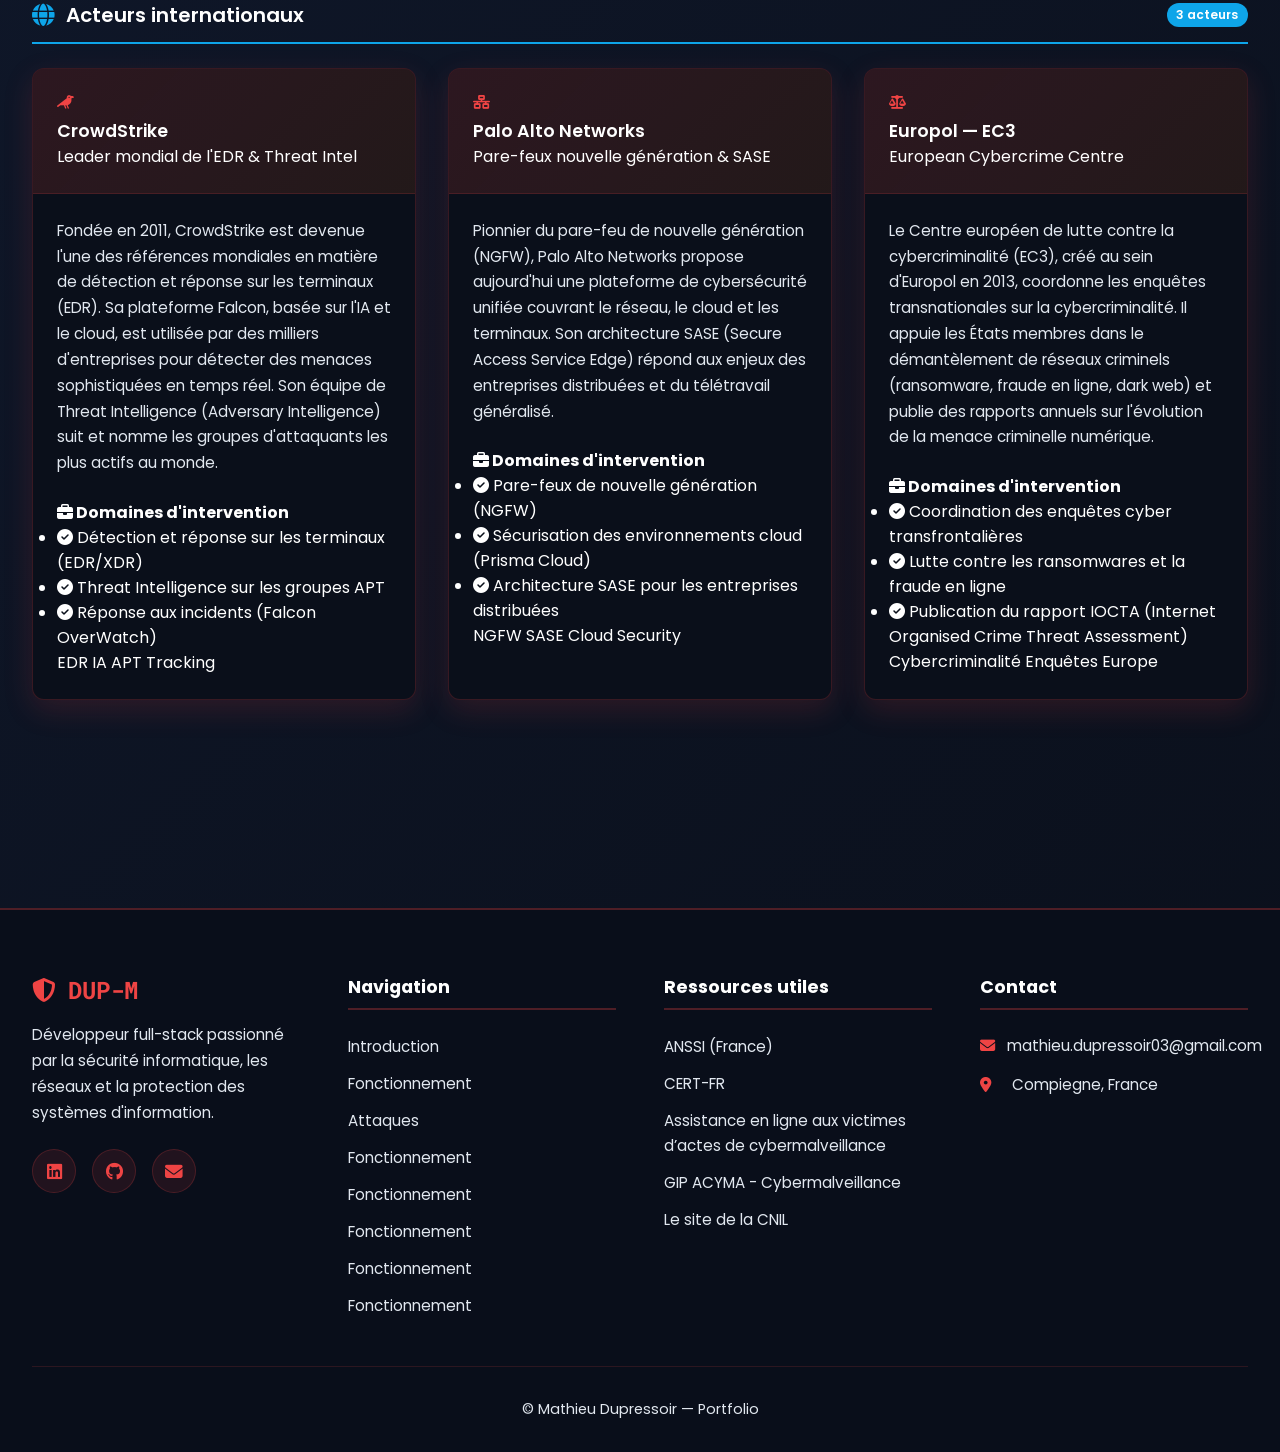
==== commit f1635b08: "Add files via upload" ====
--- a/Veille_technologique/Acteurs.html
+++ b/Veille_technologique/Acteurs.html
@@ -1,347 +1,657 @@
-<!DOCTYPE html>
-<html lang="fr">
-<head>
-    <meta charset="UTF-8">
-    <meta name="viewport" content="width=device-width, initial-scale=1.0">
-    <title>Acteurs - Cybersécurité | Mathieu Dupressoir</title>
-    <link rel="stylesheet" href="style_cyber.css">
-    <link rel="stylesheet" href="https://cdnjs.cloudflare.com/ajax/libs/font-awesome/6.4.0/css/all.min.css">
-    <link href="https://fonts.googleapis.com/css2?family=Poppins:wght@300;400;500;600;700&family=Roboto+Mono:wght@300;400;500&display=swap" rel="stylesheet">
-</head>
-<body>
-    <!-- Navigation -->
-    <nav class="navbar">
-        <div class="nav-container">
-            <div class="nav-brand">
-                <div class="logo-wrapper">
-                    <i class="fas fa-shield-alt logo-icon"></i>
-                    <span class="logo-text">MD</span>
-                </div>
-            </div>
-
-            <ul class="nav-menu">
-                <li>
-                    <a href="../index.html" class="nav-link">
-                        <i class="fas fa-user-circle"></i>
-                        <span>Portfolio</span>
-                    </a>
-                </li>
-                <li>
-                    <a href="Veille_cyber.html" class="nav-link">
-                        <i class="fas fa-home"></i>
-                        <span>Introduction</span>
-                    </a>
-                </li>
-                <li>
-                    <a href="Fonctionnement.html" class="nav-link">
-                        <i class="fas fa-cogs"></i>
-                        <span>Fonctionnement</span>
-                    </a>
-                </li>
-                <li>
-                    <a href="Attaques.html" class="nav-link">
-                        <i class="fas fa-graduation-cap"></i>
-                        <span>Attaques</span>
-                    </a>
-                </li>
-                <li>
-                    <a href="Preventions.html" class="nav-link">
-                        <i class="fas fa-graduation-cap"></i>
-                        <span>Préventions</span>
-                    </a>
-                </li>
-                <li>
-                    <a href="Outils.html" class="nav-link">
-                        <i class="fas fa-tools"></i>
-                        <span>Outils</span>
-                    </a>
-                </li>
-                <li>
-                    <a href="Hackers.html" class="nav-link">
-                        <i class="fas fa-rocket"></i>
-                        <span>Hackers</span>
-                    </a>
-                </li>
-                <li>
-                    <a href="Faits_divers.html" class="nav-link">
-                        <i class="fas fa-chart-line"></i>
-                        <span>Faits divers</span>
-                    </a>
-                </li>
-            </ul>
-
-            <div class="nav-actions">
-                <button class="theme-toggle" id="themeToggle" aria-label="Changer le thème">
-                    <i class="fas fa-moon"></i>
-                </button>
-                <a href="https://www.ssi.gouv.fr/" class="btn btn-primary btn-small" target="_blank">
-                    <i class="fas fa-lock"></i>
-                    <span>ANSSI</span>
-                </a>
-            </div>
-
-            <button class="menu-toggle" id="menuToggle" aria-label="Menu mobile">
-                <i class="fas fa-bars"></i>
-            </button>
-        </div>
-    </nav>
-
-    <!-- Menu mobile -->
-    <div class="mobile-menu" id="mobileMenu">
-        <div class="mobile-menu-header">
-            <div class="logo-wrapper">
-                <i class="fas fa-shield-alt logo-icon"></i>
-                <span class="logo-text">DUP-M</span>
-            </div>
-            <button class="menu-close" id="menuClose" aria-label="Fermer le menu">
-                <i class="fas fa-times"></i>
-            </button>
-        </div>
-        <ul class="mobile-nav-menu">
-            <li>
-                <a href="../index.html" class="mobile-nav-link">
-                    <i class="fas fa-user-circle"></i>
-                    <span>Portfolio</span>
-                </a>
-            </li>
-            <li>
-                <a href="Veille_cyber.html" class="mobile-nav-link">
-                    <i class="fas fa-home"></i>
-                    <span>Introduction</span>
-                </a>
-            </li>
-            <li>
-                <a href="Fonctionnement.html" class="mobile-nav-link">
-                    <i class="fas fa-cogs"></i>
-                    <span>Fonctionnement</span>
-                </a>
-            </li>
-            <li>
-                <a href="Attaques.html" class="nav-link">
-                    <i class="fas fa-graduation-cap"></i>
-                    <span>Attaques</span>
-                </a>
-            </li>
-            <li>
-                <a href="Preventions.html" class="nav-link">
-                    <i class="fas fa-graduation-cap"></i>
-                    <span>Préventions</span>
-                </a>
-            </li>
-            <li>
-                <a href="Outils.html" class="nav-link">
-                    <i class="fas fa-tools"></i>
-                    <span>Outils</span>
-                </a>
-            </li>
-            <li>
-                <a href="Hackers.html" class="nav-link">
-                    <i class="fas fa-rocket"></i>
-                    <span>Hackers</span>
-                </a>
-            </li>
-            <li>
-                <a href="Faits_divers.html" class="nav-link">
-                    <i class="fas fa-chart-line"></i>
-                    <span>Faits divers</span>
-                </a>
-            </li>
-        </ul>
-        <div class="mobile-menu-footer">
-            <a href="https://www.ssi.gouv.fr/" class="btn btn-primary btn-block" target="_blank">
-                <i class="fas fa-lock"></i>
-                <span>Visiter l'ANSSI</span>
-            </a>
-        </div>
-    </div>
-
-    <!-- Contenu principal -->
-    <main class="main-content">
-
-        <!-- Les acteurs de la cybersécurité -->
-        <section class="parcours-section" id="acteurs">
-            <div class="section-header">
-                <h2 class="section-title">Les Acteurs Clés de la Cybersécurité</h2>
-                <p class="section-subtitle">Les organisations qui défendent et structurent la sécurité numérique en France</p>
-            </div>
-
-            <div class="parcours-grid">
-
-                <!-- 1. Orange Cyberdéfense -->
-                <div class="parcours-card">
-                    <div class="parcours-header">
-                        <div class="parcours-year"><i class="fas fa-shield-alt"></i></div>
-                        <h3 class="parcours-title">Orange Cyberdéfense</h3>
-                        <p class="parcours-subtitle">Filiale sécurité du groupe Orange</p>
-                    </div>
-                    <div class="parcours-body">
-                        <p class="parcours-description">
-                            Filiale du groupe Orange dédiée à la cybersécurité, Orange Cyberdéfense s'est imposée comme un acteur incontournable grâce à son expertise en gestion des incidents. Sa capacité à intervenir rapidement lors de cyberattaques majeures, aussi bien dans le secteur privé que public, en fait un partenaire de confiance pour les organisations les plus exposées.
-                        </p>
-                        <div class="stage-missions">
-                            <h4 class="missions-title"><i class="fas fa-briefcase"></i> Domaines d'intervention</h4>
-                            <ul class="missions-list">
-                                <li><i class="fas fa-check-circle"></i> Gestion et réponse aux incidents de sécurité</li>
-                                <li><i class="fas fa-check-circle"></i> Surveillance et détection des menaces (SOC)</li>
-                                <li><i class="fas fa-check-circle"></i> Accompagnement des entreprises et administrations</li>
-                            </ul>
-                        </div>
-                        <div class="parcours-skills">
-                            <span class="skill-tag">Incident Response</span>
-                            <span class="skill-tag">SOC</span>
-                            <span class="skill-tag">Secteur public</span>
-                        </div>
-                    </div>
-                </div>
-
-                <!-- 2. Thales -->
-                <div class="parcours-card">
-                    <div class="parcours-header">
-                        <div class="parcours-year"><i class="fas fa-satellite"></i></div>
-                        <h3 class="parcours-title">Thales</h3>
-                        <p class="parcours-subtitle">Défense & systèmes critiques</p>
-                    </div>
-                    <div class="parcours-body">
-                        <p class="parcours-description">
-                            Fort d'une longue expérience dans la défense et l'aéronautique, Thales met son savoir-faire au service de la protection des réseaux les plus sensibles. Il intervient notamment auprès des administrations d'État et des industries stratégiques, dont les systèmes d'information ne peuvent tolérer aucune compromission.
-                        </p>
-                        <div class="stage-missions">
-                            <h4 class="missions-title"><i class="fas fa-briefcase"></i> Domaines d'intervention</h4>
-                            <ul class="missions-list">
-                                <li><i class="fas fa-check-circle"></i> Protection des infrastructures critiques nationales</li>
-                                <li><i class="fas fa-check-circle"></i> Sécurisation des réseaux gouvernementaux</li>
-                                <li><i class="fas fa-check-circle"></i> Cybersécurité pour la défense et l'aéronautique</li>
-                            </ul>
-                        </div>
-                        <div class="parcours-skills">
-                            <span class="skill-tag">Défense</span>
-                            <span class="skill-tag">Infrastructures critiques</span>
-                            <span class="skill-tag">OIV</span>
-                        </div>
-                    </div>
-                </div>
-
-                <!-- 3. Atos -->
-                <div class="parcours-card">
-                    <div class="parcours-header">
-                        <div class="parcours-year"><i class="fas fa-cloud"></i></div>
-                        <h3 class="parcours-title">Atos</h3>
-                        <p class="parcours-subtitle">Cloud de confiance & souveraineté</p>
-                    </div>
-                    <div class="parcours-body">
-                        <p class="parcours-description">
-                            Spécialiste des solutions cloud de confiance, Atos accompagne la transformation numérique des entreprises tout en plaçant la souveraineté des données au cœur de sa démarche. Ses offres garantissent le respect des réglementations européennes et permettent aux organisations de migrer vers le cloud sans sacrifier leur sécurité ni leur indépendance.
-                        </p>
-                        <div class="stage-missions">
-                            <h4 class="missions-title"><i class="fas fa-briefcase"></i> Domaines d'intervention</h4>
-                            <ul class="missions-list">
-                                <li><i class="fas fa-check-circle"></i> Cloud souverain et hébergement sécurisé</li>
-                                <li><i class="fas fa-check-circle"></i> Conformité RGPD et réglementations européennes</li>
-                                <li><i class="fas fa-check-circle"></i> Transformation digitale sécurisée des entreprises</li>
-                            </ul>
-                        </div>
-                        <div class="parcours-skills">
-                            <span class="skill-tag">Cloud souverain</span>
-                            <span class="skill-tag">RGPD</span>
-                            <span class="skill-tag">Conformité</span>
-                        </div>
-                    </div>
-                </div>
-
-                <!-- 4. ANSSI -->
-                <div class="parcours-card">
-                    <div class="parcours-header">
-                        <div class="parcours-year"><i class="fas fa-landmark"></i></div>
-                        <h3 class="parcours-title">ANSSI</h3>
-                        <p class="parcours-subtitle">Agence Nationale de la Sécurité des SI</p>
-                    </div>
-                    <div class="parcours-body">
-                        <p class="parcours-description">
-                            Véritable chef d'orchestre de la stratégie nationale en matière de cybersécurité, l'ANSSI coordonne la réponse aux incidents d'envergure nationale et définit les standards de sécurité que les organisations publiques et privées doivent atteindre. Elle joue un rôle central dans la sensibilisation, la réglementation et la montée en compétence de l'écosystème français.
-                        </p>
-                        <div class="stage-missions">
-                            <h4 class="missions-title"><i class="fas fa-briefcase"></i> Domaines d'intervention</h4>
-                            <ul class="missions-list">
-                                <li><i class="fas fa-check-circle"></i> Définition des référentiels et standards nationaux</li>
-                                <li><i class="fas fa-check-circle"></i> Coordination de la réponse aux crises cyber</li>
-                                <li><i class="fas fa-check-circle"></i> Sensibilisation et certification des acteurs</li>
-                            </ul>
-                        </div>
-                        <div class="parcours-skills">
-                            <span class="skill-tag">Régulation</span>
-                            <span class="skill-tag">Stratégie nationale</span>
-                            <span class="skill-tag">Certification</span>
-                        </div>
-                    </div>
-                </div>
-
-            </div>
-        </section>
-
-    </main>
-
-    <!-- Footer -->
-    <footer class="footer">
-        <div class="footer-content">
-            <div class="footer-section">
-                <div class="footer-logo">
-                    <i class="fas fa-shield-alt"></i>
-                    <span>DUP-M</span>
-                </div>
-                <p class="footer-description">
-                    Développeur full-stack passionné par la sécurité informatique,
-                    les réseaux et la protection des systèmes d'information.
-                </p>
-                <div class="social-links">
-                    <a href="https://www.linkedin.com/in/mathieu-dupressoir-384376329/" class="social-link" aria-label="LinkedIn">
-                        <i class="fab fa-linkedin"></i>
-                    </a>
-                    <a href="https://github.com/MatDup6080" class="social-link" aria-label="GitHub">
-                        <i class="fab fa-github"></i>
-                    </a>
-                    <a href="mailto:mathieu.dupressoir@example.com" class="social-link" aria-label="Email">
-                        <i class="fas fa-envelope"></i>
-                    </a>
-                </div>
-            </div>
-
-            <div class="footer-section">
-                <h3 class="footer-title">Navigation</h3>
-                <ul class="footer-links">
-                    <li><a href="Veille_cyber.html">Introduction</a></li>
-                    <li><a href="Fonctionnement.html">Fonctionnement</a></li>
-                    <li><a href="Attaques.html">Attaques</a></li>
-                    <li><a href="Outils.html">Outils</a></li>
-                </ul>
-            </div>
-
-            <div class="footer-section">
-                <h3 class="footer-title">Ressources utiles</h3>
-                <ul class="footer-links">
-                    <li><a href="https://www.ssi.gouv.fr/" target="_blank">ANSSI (France)</a></li>
-                </ul>
-            </div>
-
-            <div class="footer-section">
-                <h3 class="footer-title">Contact</h3>
-                <ul class="footer-contact">
-                    <li>
-                        <i class="fas fa-envelope"></i>
-                        <span>mathieu.dupressoir@example.com</span>
-                    </li>
-                    <li>
-                        <i class="fas fa-map-marker-alt"></i>
-                        <span>France</span>
-                    </li>
-                </ul>
-            </div>
-        </div>
-
-        <div class="footer-bottom">
-            <p>&copy; <span id="currentYear"></span> Mathieu Dupressoir — Portfolio</p>
-        </div>
-    </footer>
-
-    <script src="Veille_cyber.js"></script>
-</body>
-</html>
+<!DOCTYPE html>
+<html lang="fr">
+<head>
+    <meta charset="UTF-8">
+    <meta name="viewport" content="width=device-width, initial-scale=1.0">
+    <title>Acteurs - Cybersécurité | Mathieu Dupressoir</title>
+    <link rel="stylesheet" href="style_cyber.css">
+    <link rel="stylesheet" href="https://cdnjs.cloudflare.com/ajax/libs/font-awesome/6.4.0/css/all.min.css">
+    <link href="https://fonts.googleapis.com/css2?family=Poppins:wght@300;400;500;600;700&family=Roboto+Mono:wght@300;400;500&display=swap" rel="stylesheet">
+</head>
+<body>
+    <!-- Navigation -->
+    <nav class="navbar">
+        <div class="nav-container">
+            <div class="nav-brand">
+                <div class="logo-wrapper">
+                    <i class="fas fa-shield-alt logo-icon"></i>
+                    <span class="logo-text">MD</span>
+                </div>
+            </div>
+            <div class="nav-scroll-wrapper">
+                <button class="nav-scroll-btn nav-scroll-left" id="navScrollLeft" aria-label="Défiler à gauche">
+                    <i class="fas fa-chevron-left"></i>
+                </button>
+
+                <ul class="nav-menu" id="navMenu">
+                    <li>
+                        <a href="../index.html" class="nav-link">
+                            <i class="fas fa-user-circle"></i>
+                            <span>Portfolio</span>
+                        </a>
+                    </li>
+                    <li>
+                        <a href="Veille_cyber.html" class="nav-link">
+                            <i class="fas fa-home"></i>
+                            <span>Introduction</span>
+                        </a>
+                    </li>
+                    <li>
+                        <a href="Fonctionnement.html" class="nav-link">
+                            <i class="fas fa-cogs"></i>
+                            <span>Fonctionnement</span>
+                        </a>
+                    </li>
+                    <li>
+                        <a href="Attaques.html" class="nav-link">
+                            <i class="fas fa-graduation-cap"></i>
+                            <span>Attaques</span>
+                        </a>
+                    </li>
+                    <li>
+                        <a href="Preventions.html" class="nav-link">
+                            <i class="fas fa-graduation-cap"></i>
+                            <span>Préventions</span>
+                        </a>
+                    </li>
+                    <li>
+                        <a href="Outils.html" class="nav-link">
+                            <i class="fas fa-tools"></i>
+                            <span>Outils</span>
+                        </a>
+                    </li>
+                    <li>
+                        <a href="Hackers.html" class="nav-link">
+                            <i class="fas fa-rocket"></i>
+                            <span>Hackers</span>
+                        </a>
+                    </li>
+                    <li>
+                        <a href="Faits_divers.html" class="nav-link">
+                            <i class="fas fa-chart-line"></i>
+                            <span>Faits divers</span>
+                        </a>
+                    </li>
+                </ul>
+                <button class="nav-scroll-btn nav-scroll-right" id="navScrollRight" aria-label="Défiler à droite">
+                    <i class="fas fa-chevron-right"></i>
+                </button>
+            </div>
+
+            <div class="nav-actions">
+                <button class="theme-toggle" id="themeToggle" aria-label="Changer le thème">
+                    <i class="fas fa-moon"></i>
+                </button>
+                <a href="https://www.ssi.gouv.fr/" class="btn btn-primary btn-small" target="_blank">
+                    <i class="fas fa-lock"></i>
+                    <span>ANSSI</span>
+                </a>
+            </div>
+
+            <button class="menu-toggle" id="menuToggle" aria-label="Menu mobile">
+                <i class="fas fa-bars"></i>
+            </button>
+        </div>
+    </nav>
+
+    <!-- Menu mobile -->
+    <div class="mobile-menu" id="mobileMenu">
+        <div class="mobile-menu-header">
+            <div class="logo-wrapper">
+                <i class="fas fa-shield-alt logo-icon"></i>
+                <span class="logo-text">DUP-M</span>
+            </div>
+            <button class="menu-close" id="menuClose" aria-label="Fermer le menu">
+                <i class="fas fa-times"></i>
+            </button>
+        </div>
+        <ul class="mobile-nav-menu">
+            <li>
+                <a href="../index.html" class="mobile-nav-link">
+                    <i class="fas fa-user-circle"></i>
+                    <span>Portfolio</span>
+                </a>
+            </li>
+            <li>
+                <a href="Veille_cyber.html" class="mobile-nav-link">
+                    <i class="fas fa-home"></i>
+                    <span>Introduction</span>
+                </a>
+            </li>
+            <li>
+                <a href="Fonctionnement.html" class="mobile-nav-link">
+                    <i class="fas fa-cogs"></i>
+                    <span>Fonctionnement</span>
+                </a>
+            </li>
+            <li>
+                <a href="Attaques.html" class="nav-link">
+                    <i class="fas fa-graduation-cap"></i>
+                    <span>Attaques</span>
+                </a>
+            </li>
+            <li>
+                <a href="Preventions.html" class="nav-link">
+                    <i class="fas fa-graduation-cap"></i>
+                    <span>Préventions</span>
+                </a>
+            </li>
+            <li>
+                <a href="Outils.html" class="nav-link">
+                    <i class="fas fa-tools"></i>
+                    <span>Outils</span>
+                </a>
+            </li>
+            <li>
+                <a href="Hackers.html" class="nav-link">
+                    <i class="fas fa-rocket"></i>
+                    <span>Hackers</span>
+                </a>
+            </li>
+            <li>
+                <a href="Faits_divers.html" class="nav-link">
+                    <i class="fas fa-chart-line"></i>
+                    <span>Faits divers</span>
+                </a>
+            </li>
+        </ul>
+        <div class="mobile-menu-footer">
+            <a href="https://www.ssi.gouv.fr/" class="btn btn-primary btn-block" target="_blank">
+                <i class="fas fa-lock"></i>
+                <span>Visiter l'ANSSI</span>
+            </a>
+        </div>
+    </div>
+
+    <!-- Contenu principal -->
+    <main class="main-content">
+
+        <!-- Styles de catégorie -->
+        <style>
+            .category-section {
+                margin-bottom: 3rem;
+            }
+
+            .category-header {
+                display: flex;
+                align-items: center;
+                gap: 0.75rem;
+                margin-bottom: 1.5rem;
+                padding-bottom: 0.75rem;
+                border-bottom: 2px solid var(--primary-color, #0ea5e9);
+            }
+
+                .category-header i {
+                    font-size: 1.4rem;
+                    color: var(--primary-color, #0ea5e9);
+                }
+
+                .category-header h3 {
+                    font-size: 1.25rem;
+                    font-weight: 600;
+                    color: var(--text-primary, #1e293b);
+                    margin: 0;
+                }
+
+                .category-header .category-count {
+                    margin-left: auto;
+                    background: var(--primary-color, #0ea5e9);
+                    color: #fff;
+                    font-size: 0.75rem;
+                    font-weight: 600;
+                    padding: 0.2rem 0.6rem;
+                    border-radius: 999px;
+                }
+        </style>
+
+        <!-- Les acteurs de la cybersécurité -->
+        <section class="parcours-section" id="acteurs">
+            <div class="section-header">
+                <h2 class="section-title">Les Acteurs Clés de la Cybersécurité</h2>
+                <p class="section-subtitle">Les organisations qui défendent et structurent la sécurité numérique, classées par catégorie</p>
+            </div>
+
+            <!-- ═══════════════════════════════════════════════════════
+                 CATÉGORIE 1 — Institutions & Régulateurs
+            ════════════════════════════════════════════════════════ -->
+            <div class="category-section">
+                <div class="category-header">
+                    <i class="fas fa-landmark"></i>
+                    <h3>Institutions &amp; Régulateurs</h3>
+                    <span class="category-count">4 acteurs</span>
+                </div>
+                <div class="parcours-grid">
+
+                    <!-- ANSSI -->
+                    <div class="parcours-card">
+                        <div class="parcours-header">
+                            <div class="parcours-year"><i class="fas fa-landmark"></i></div>
+                            <h3 class="parcours-title">ANSSI</h3>
+                            <p class="parcours-subtitle">Agence Nationale de la Sécurité des SI</p>
+                        </div>
+                        <div class="parcours-body">
+                            <p class="parcours-description">
+                                Véritable chef d'orchestre de la stratégie nationale en matière de cybersécurité, l'ANSSI coordonne la réponse aux incidents d'envergure nationale et définit les standards de sécurité que les organisations publiques et privées doivent atteindre. Elle joue un rôle central dans la sensibilisation, la réglementation et la montée en compétence de l'écosystème français.
+                            </p>
+                            <div class="stage-missions">
+                                <h4 class="missions-title"><i class="fas fa-briefcase"></i> Domaines d'intervention</h4>
+                                <ul class="missions-list">
+                                    <li><i class="fas fa-check-circle"></i> Définition des référentiels et standards nationaux</li>
+                                    <li><i class="fas fa-check-circle"></i> Coordination de la réponse aux crises cyber</li>
+                                    <li><i class="fas fa-check-circle"></i> Sensibilisation et certification des acteurs</li>
+                                </ul>
+                            </div>
+                            <div class="parcours-skills">
+                                <span class="skill-tag">Régulation</span>
+                                <span class="skill-tag">Stratégie nationale</span>
+                                <span class="skill-tag">Certification</span>
+                            </div>
+                        </div>
+                    </div>
+
+                    <!-- CERT-FR -->
+                    <div class="parcours-card">
+                        <div class="parcours-header">
+                            <div class="parcours-year"><i class="fas fa-bell"></i></div>
+                            <h3 class="parcours-title">CERT-FR</h3>
+                            <p class="parcours-subtitle">Centre gouvernemental d'alerte et de réponse</p>
+                        </div>
+                        <div class="parcours-body">
+                            <p class="parcours-description">
+                                Rattaché à l'ANSSI, le CERT-FR (Computer Emergency Response Team) est la vigie de l'État face aux cybermenaces. Il publie des bulletins d'alerte, analyse les vulnérabilités et coordonne la réponse aux incidents affectant les administrations, les OIV et les opérateurs de services essentiels.
+                            </p>
+                            <div class="stage-missions">
+                                <h4 class="missions-title"><i class="fas fa-briefcase"></i> Domaines d'intervention</h4>
+                                <ul class="missions-list">
+                                    <li><i class="fas fa-check-circle"></i> Publication d'alertes et de bulletins de sécurité</li>
+                                    <li><i class="fas fa-check-circle"></i> Analyse des vulnérabilités et des malwares</li>
+                                    <li><i class="fas fa-check-circle"></i> Coordination de la réponse aux incidents nationaux</li>
+                                </ul>
+                            </div>
+                            <div class="parcours-skills">
+                                <span class="skill-tag">Veille</span>
+                                <span class="skill-tag">Alertes</span>
+                                <span class="skill-tag">Réponse incidents</span>
+                            </div>
+                        </div>
+                    </div>
+
+                    <!-- ENISA -->
+                    <div class="parcours-card">
+                        <div class="parcours-header">
+                            <div class="parcours-year"><i class="fas fa-globe-europe"></i></div>
+                            <h3 class="parcours-title">ENISA</h3>
+                            <p class="parcours-subtitle">Agence européenne pour la cybersécurité</p>
+                        </div>
+                        <div class="parcours-body">
+                            <p class="parcours-description">
+                                L'ENISA (European Union Agency for Cybersecurity) est l'équivalent européen de l'ANSSI. Elle accompagne les États membres dans la mise en œuvre de politiques cyber cohérentes, publie des rapports de référence sur l'état de la menace, et soutient l'application du règlement européen NIS2.
+                            </p>
+                            <div class="stage-missions">
+                                <h4 class="missions-title"><i class="fas fa-briefcase"></i> Domaines d'intervention</h4>
+                                <ul class="missions-list">
+                                    <li><i class="fas fa-check-circle"></i> Harmonisation des politiques cyber en Europe</li>
+                                    <li><i class="fas fa-check-circle"></i> Publication du rapport annuel sur les menaces (ENISA Threat Landscape)</li>
+                                    <li><i class="fas fa-check-circle"></i> Soutien à l'application de la directive NIS2</li>
+                                </ul>
+                            </div>
+                            <div class="parcours-skills">
+                                <span class="skill-tag">Europe</span>
+                                <span class="skill-tag">NIS2</span>
+                                <span class="skill-tag">Politique cyber</span>
+                            </div>
+                        </div>
+                    </div>
+
+                    <!-- Cybermalveillance.gouv.fr -->
+                    <div class="parcours-card">
+                        <div class="parcours-header">
+                            <div class="parcours-year"><i class="fas fa-hands-helping"></i></div>
+                            <h3 class="parcours-title">Cybermalveillance.gouv.fr</h3>
+                            <p class="parcours-subtitle">GIP ACYMA — Assistance aux victimes</p>
+                        </div>
+                        <div class="parcours-body">
+                            <p class="parcours-description">
+                                Créé pour répondre aux besoins des victimes qui ne relèvent pas directement de l'ANSSI, le GIP ACYMA s'adresse aux particuliers, aux TPE/PME et aux collectivités. Il oriente les victimes vers des prestataires qualifiés et mène des campagnes nationales de sensibilisation aux risques numériques.
+                            </p>
+                            <div class="stage-missions">
+                                <h4 class="missions-title"><i class="fas fa-briefcase"></i> Domaines d'intervention</h4>
+                                <ul class="missions-list">
+                                    <li><i class="fas fa-check-circle"></i> Assistance en ligne aux victimes de cybermalveillance</li>
+                                    <li><i class="fas fa-check-circle"></i> Mise en relation avec des prestataires de confiance</li>
+                                    <li><i class="fas fa-check-circle"></i> Sensibilisation du grand public et des PME</li>
+                                </ul>
+                            </div>
+                            <div class="parcours-skills">
+                                <span class="skill-tag">Victimes</span>
+                                <span class="skill-tag">PME</span>
+                                <span class="skill-tag">Sensibilisation</span>
+                            </div>
+                        </div>
+                    </div>
+
+                </div>
+            </div>
+
+            <!-- ═══════════════════════════════════════════════════════
+                 CATÉGORIE 2 — Entreprises françaises & européennes
+            ════════════════════════════════════════════════════════ -->
+            <div class="category-section">
+                <div class="category-header">
+                    <i class="fas fa-flag"></i>
+                    <h3>Entreprises françaises &amp; européennes</h3>
+                    <span class="category-count">5 acteurs</span>
+                </div>
+                <div class="parcours-grid">
+
+                    <!-- Orange Cyberdéfense -->
+                    <div class="parcours-card">
+                        <div class="parcours-header">
+                            <div class="parcours-year"><i class="fas fa-shield-alt"></i></div>
+                            <h3 class="parcours-title">Orange Cyberdéfense</h3>
+                            <p class="parcours-subtitle">Filiale sécurité du groupe Orange</p>
+                        </div>
+                        <div class="parcours-body">
+                            <p class="parcours-description">
+                                Filiale du groupe Orange dédiée à la cybersécurité, Orange Cyberdéfense s'est imposée comme un acteur incontournable grâce à son expertise en gestion des incidents. Sa capacité à intervenir rapidement lors de cyberattaques majeures, aussi bien dans le secteur privé que public, en fait un partenaire de confiance pour les organisations les plus exposées.
+                            </p>
+                            <div class="stage-missions">
+                                <h4 class="missions-title"><i class="fas fa-briefcase"></i> Domaines d'intervention</h4>
+                                <ul class="missions-list">
+                                    <li><i class="fas fa-check-circle"></i> Gestion et réponse aux incidents de sécurité</li>
+                                    <li><i class="fas fa-check-circle"></i> Surveillance et détection des menaces (SOC)</li>
+                                    <li><i class="fas fa-check-circle"></i> Accompagnement des entreprises et administrations</li>
+                                </ul>
+                            </div>
+                            <div class="parcours-skills">
+                                <span class="skill-tag">Incident Response</span>
+                                <span class="skill-tag">SOC</span>
+                                <span class="skill-tag">Secteur public</span>
+                            </div>
+                        </div>
+                    </div>
+
+                    <!-- Thales -->
+                    <div class="parcours-card">
+                        <div class="parcours-header">
+                            <div class="parcours-year"><i class="fas fa-satellite"></i></div>
+                            <h3 class="parcours-title">Thales</h3>
+                            <p class="parcours-subtitle">Défense & systèmes critiques</p>
+                        </div>
+                        <div class="parcours-body">
+                            <p class="parcours-description">
+                                Fort d'une longue expérience dans la défense et l'aéronautique, Thales met son savoir-faire au service de la protection des réseaux les plus sensibles. Il intervient notamment auprès des administrations d'État et des industries stratégiques, dont les systèmes d'information ne peuvent tolérer aucune compromission.
+                            </p>
+                            <div class="stage-missions">
+                                <h4 class="missions-title"><i class="fas fa-briefcase"></i> Domaines d'intervention</h4>
+                                <ul class="missions-list">
+                                    <li><i class="fas fa-check-circle"></i> Protection des infrastructures critiques nationales</li>
+                                    <li><i class="fas fa-check-circle"></i> Sécurisation des réseaux gouvernementaux</li>
+                                    <li><i class="fas fa-check-circle"></i> Cybersécurité pour la défense et l'aéronautique</li>
+                                </ul>
+                            </div>
+                            <div class="parcours-skills">
+                                <span class="skill-tag">Défense</span>
+                                <span class="skill-tag">Infrastructures critiques</span>
+                                <span class="skill-tag">OIV</span>
+                            </div>
+                        </div>
+                    </div>
+
+                    <!-- Atos -->
+                    <div class="parcours-card">
+                        <div class="parcours-header">
+                            <div class="parcours-year"><i class="fas fa-cloud"></i></div>
+                            <h3 class="parcours-title">Atos</h3>
+                            <p class="parcours-subtitle">Cloud de confiance & souveraineté</p>
+                        </div>
+                        <div class="parcours-body">
+                            <p class="parcours-description">
+                                Spécialiste des solutions cloud de confiance, Atos accompagne la transformation numérique des entreprises tout en plaçant la souveraineté des données au cœur de sa démarche. Ses offres garantissent le respect des réglementations européennes et permettent aux organisations de migrer vers le cloud sans sacrifier leur sécurité ni leur indépendance.
+                            </p>
+                            <div class="stage-missions">
+                                <h4 class="missions-title"><i class="fas fa-briefcase"></i> Domaines d'intervention</h4>
+                                <ul class="missions-list">
+                                    <li><i class="fas fa-check-circle"></i> Cloud souverain et hébergement sécurisé</li>
+                                    <li><i class="fas fa-check-circle"></i> Conformité RGPD et réglementations européennes</li>
+                                    <li><i class="fas fa-check-circle"></i> Transformation digitale sécurisée des entreprises</li>
+                                </ul>
+                            </div>
+                            <div class="parcours-skills">
+                                <span class="skill-tag">Cloud souverain</span>
+                                <span class="skill-tag">RGPD</span>
+                                <span class="skill-tag">Conformité</span>
+                            </div>
+                        </div>
+                    </div>
+
+                    <!-- Airbus CyberSecurity -->
+                    <div class="parcours-card">
+                        <div class="parcours-header">
+                            <div class="parcours-year"><i class="fas fa-plane"></i></div>
+                            <h3 class="parcours-title">Airbus CyberSecurity</h3>
+                            <p class="parcours-subtitle">Sécurité industrielle & aérospatiale</p>
+                        </div>
+                        <div class="parcours-body">
+                            <p class="parcours-description">
+                                Filiale cybersécurité d'Airbus, cette entité protège les environnements industriels et les systèmes embarqués les plus complexes. Elle intervient auprès des secteurs aéronautique, spatial et de la défense européenne, avec une expertise pointue sur les systèmes SCADA et les réseaux OT (Operational Technology).
+                            </p>
+                            <div class="stage-missions">
+                                <h4 class="missions-title"><i class="fas fa-briefcase"></i> Domaines d'intervention</h4>
+                                <ul class="missions-list">
+                                    <li><i class="fas fa-check-circle"></i> Sécurité des systèmes industriels (OT/SCADA)</li>
+                                    <li><i class="fas fa-check-circle"></i> Protection des systèmes embarqués aéronautiques</li>
+                                    <li><i class="fas fa-check-circle"></i> Threat intelligence et renseignement cyber</li>
+                                </ul>
+                            </div>
+                            <div class="parcours-skills">
+                                <span class="skill-tag">OT/SCADA</span>
+                                <span class="skill-tag">Aéronautique</span>
+                                <span class="skill-tag">Défense</span>
+                            </div>
+                        </div>
+                    </div>
+
+                    <!-- Sekoia.io -->
+                    <div class="parcours-card">
+                        <div class="parcours-header">
+                            <div class="parcours-year"><i class="fas fa-search"></i></div>
+                            <h3 class="parcours-title">Sekoia.io</h3>
+                            <p class="parcours-subtitle">Threat Intelligence & XDR français</p>
+                        </div>
+                        <div class="parcours-body">
+                            <p class="parcours-description">
+                                Start-up française fondée en 2017, Sekoia.io s'est imposée comme une référence en matière de Threat Intelligence et de détection des menaces avancées. Sa plateforme SOC/XDR souveraine est conçue pour les équipes de sécurité qui souhaitent une alternative européenne aux solutions américaines dominantes.
+                            </p>
+                            <div class="stage-missions">
+                                <h4 class="missions-title"><i class="fas fa-briefcase"></i> Domaines d'intervention</h4>
+                                <ul class="missions-list">
+                                    <li><i class="fas fa-check-circle"></i> Plateforme SIEM/XDR souveraine</li>
+                                    <li><i class="fas fa-check-circle"></i> Threat Intelligence et analyse des groupes APT</li>
+                                    <li><i class="fas fa-check-circle"></i> Détection et réponse aux menaces avancées</li>
+                                </ul>
+                            </div>
+                            <div class="parcours-skills">
+                                <span class="skill-tag">XDR</span>
+                                <span class="skill-tag">Threat Intel</span>
+                                <span class="skill-tag">Souveraineté</span>
+                            </div>
+                        </div>
+                    </div>
+
+                </div>
+            </div>
+
+            <!-- ═══════════════════════════════════════════════════════
+                 CATÉGORIE 3 — Acteurs internationaux
+            ════════════════════════════════════════════════════════ -->
+            <div class="category-section">
+                <div class="category-header">
+                    <i class="fas fa-globe"></i>
+                    <h3>Acteurs internationaux</h3>
+                    <span class="category-count">3 acteurs</span>
+                </div>
+                <div class="parcours-grid">
+
+                    <!-- CrowdStrike -->
+                    <div class="parcours-card">
+                        <div class="parcours-header">
+                            <div class="parcours-year"><i class="fas fa-crow"></i></div>
+                            <h3 class="parcours-title">CrowdStrike</h3>
+                            <p class="parcours-subtitle">Leader mondial de l'EDR & Threat Intel</p>
+                        </div>
+                        <div class="parcours-body">
+                            <p class="parcours-description">
+                                Fondée en 2011, CrowdStrike est devenue l'une des références mondiales en matière de détection et réponse sur les terminaux (EDR). Sa plateforme Falcon, basée sur l'IA et le cloud, est utilisée par des milliers d'entreprises pour détecter des menaces sophistiquées en temps réel. Son équipe de Threat Intelligence (Adversary Intelligence) suit et nomme les groupes d'attaquants les plus actifs au monde.
+                            </p>
+                            <div class="stage-missions">
+                                <h4 class="missions-title"><i class="fas fa-briefcase"></i> Domaines d'intervention</h4>
+                                <ul class="missions-list">
+                                    <li><i class="fas fa-check-circle"></i> Détection et réponse sur les terminaux (EDR/XDR)</li>
+                                    <li><i class="fas fa-check-circle"></i> Threat Intelligence sur les groupes APT</li>
+                                    <li><i class="fas fa-check-circle"></i> Réponse aux incidents (Falcon OverWatch)</li>
+                                </ul>
+                            </div>
+                            <div class="parcours-skills">
+                                <span class="skill-tag">EDR</span>
+                                <span class="skill-tag">IA</span>
+                                <span class="skill-tag">APT Tracking</span>
+                            </div>
+                        </div>
+                    </div>
+
+                    <!-- Palo Alto Networks -->
+                    <div class="parcours-card">
+                        <div class="parcours-header">
+                            <div class="parcours-year"><i class="fas fa-network-wired"></i></div>
+                            <h3 class="parcours-title">Palo Alto Networks</h3>
+                            <p class="parcours-subtitle">Pare-feux nouvelle génération & SASE</p>
+                        </div>
+                        <div class="parcours-body">
+                            <p class="parcours-description">
+                                Pionnier du pare-feu de nouvelle génération (NGFW), Palo Alto Networks propose aujourd'hui une plateforme de cybersécurité unifiée couvrant le réseau, le cloud et les terminaux. Son architecture SASE (Secure Access Service Edge) répond aux enjeux des entreprises distribuées et du télétravail généralisé.
+                            </p>
+                            <div class="stage-missions">
+                                <h4 class="missions-title"><i class="fas fa-briefcase"></i> Domaines d'intervention</h4>
+                                <ul class="missions-list">
+                                    <li><i class="fas fa-check-circle"></i> Pare-feux de nouvelle génération (NGFW)</li>
+                                    <li><i class="fas fa-check-circle"></i> Sécurisation des environnements cloud (Prisma Cloud)</li>
+                                    <li><i class="fas fa-check-circle"></i> Architecture SASE pour les entreprises distribuées</li>
+                                </ul>
+                            </div>
+                            <div class="parcours-skills">
+                                <span class="skill-tag">NGFW</span>
+                                <span class="skill-tag">SASE</span>
+                                <span class="skill-tag">Cloud Security</span>
+                            </div>
+                        </div>
+                    </div>
+
+                    <!-- Europol / EC3 -->
+                    <div class="parcours-card">
+                        <div class="parcours-header">
+                            <div class="parcours-year"><i class="fas fa-balance-scale"></i></div>
+                            <h3 class="parcours-title">Europol — EC3</h3>
+                            <p class="parcours-subtitle">European Cybercrime Centre</p>
+                        </div>
+                        <div class="parcours-body">
+                            <p class="parcours-description">
+                                Le Centre européen de lutte contre la cybercriminalité (EC3), créé au sein d'Europol en 2013, coordonne les enquêtes transnationales sur la cybercriminalité. Il appuie les États membres dans le démantèlement de réseaux criminels (ransomware, fraude en ligne, dark web) et publie des rapports annuels sur l'évolution de la menace criminelle numérique.
+                            </p>
+                            <div class="stage-missions">
+                                <h4 class="missions-title"><i class="fas fa-briefcase"></i> Domaines d'intervention</h4>
+                                <ul class="missions-list">
+                                    <li><i class="fas fa-check-circle"></i> Coordination des enquêtes cyber transfrontalières</li>
+                                    <li><i class="fas fa-check-circle"></i> Lutte contre les ransomwares et la fraude en ligne</li>
+                                    <li><i class="fas fa-check-circle"></i> Publication du rapport IOCTA (Internet Organised Crime Threat Assessment)</li>
+                                </ul>
+                            </div>
+                            <div class="parcours-skills">
+                                <span class="skill-tag">Cybercriminalité</span>
+                                <span class="skill-tag">Enquêtes</span>
+                                <span class="skill-tag">Europe</span>
+                            </div>
+                        </div>
+                    </div>
+
+                </div>
+            </div>
+
+        </section>
+
+    </main>
+
+    <!-- Footer -->
+    <footer class="footer">
+        <div class="footer-content">
+            <div class="footer-section">
+                <div class="footer-logo">
+                    <i class="fas fa-shield-alt"></i>
+                    <span>DUP-M</span>
+                </div>
+                <p class="footer-description">
+                    Développeur full-stack passionné par la sécurité informatique,
+                    les réseaux et la protection des systèmes d'information.
+                </p>
+                <div class="social-links">
+                    <a href="https://www.linkedin.com/in/mathieu-dupressoir-384376329/" class="social-link" aria-label="LinkedIn">
+                        <i class="fab fa-linkedin"></i>
+                    </a>
+                    <a href="https://github.com/MatDup6080" class="social-link" aria-label="GitHub">
+                        <i class="fab fa-github"></i>
+                    </a>
+                    <a href="/cdn-cgi/l/email-protection#3c515d48545559491258494c4e594f4f53554e7c59445d514c5059125f5351" class="social-link" aria-label="Email">
+                        <i class="fas fa-envelope"></i>
+                    </a>
+                </div>
+            </div>
+
+            <div class="footer-section">
+                <h3 class="footer-title">Navigation</h3>
+                <ul class="footer-links">
+                    <li><a href="Veille_cyber.html">Introduction</a></li>
+                    <li><a href="Fonctionnement.html">Fonctionnement</a></li>
+                    <li><a href="Attaques.html">Attaques</a></li>
+                    <li><a href="Preventions.html">Fonctionnement</a></li>
+                    <li><a href="Acteurs.html">Fonctionnement</a></li>
+                    <li><a href="Hackers.html">Fonctionnement</a></li>
+                    <li><a href="Outils.html">Fonctionnement</a></li>
+                    <li><a href="Faits_divers.html">Fonctionnement</a></li>
+                </ul>
+            </div>
+
+            <div class="footer-section">
+                <h3 class="footer-title">Ressources utiles</h3>
+                <ul class="footer-links">
+                    <li><a href="https://www.ssi.gouv.fr/" target="_blank">ANSSI (France)</a></li>
+                    <li><a href="https://www.cert.ssi.gouv.fr/" target="_blank">CERT-FR</a></li>
+                    <li><a href="https://17cyber.gouv.fr" target="_blank">Assistance en ligne aux victimes d’actes de cybermalveillance</a></li>
+                    <li><a href="https://www.cybermalveillance.gouv.fr" target="_blank">GIP ACYMA - Cybermalveillance</a></li>
+                    <li><a href="http://www.cnil.fr" target="_blank">Le site de la CNIL</a></li>
+
+                </ul>
+            </div>
+
+            <div class="footer-section">
+                <h3 class="footer-title">Contact</h3>
+                <ul class="footer-contact">
+                    <li>
+                        <i class="fas fa-envelope"></i>
+                        <span>mathieu.dupressoir03@gmail.com</span>
+                    </li>
+                    <li>
+                        <i class="fas fa-map-marker-alt"></i>
+                        <span>Compiegne, France</span>
+                    </li>
+                </ul>
+            </div>
+        </div>
+
+                <div class="footer-bottom">
+            <p>&copy; <span id="currentYear"></span> Mathieu Dupressoir — Portfolio</p>
+        </div>
+    </footer>
+
+    <script src="Veille_cyber.js"></script>
+</body>
+</html>
--- a/Veille_technologique/style_cyber.css
+++ b/Veille_technologique/style_cyber.css
@@ -1,973 +1,1013 @@
-/* ===== VARIABLES & RESET ===== */
-:root {
-    --primary: #ef4444; /* Rouge cyber - alerte */
-    --secondary: #f97316; /* Orange avertissement */
-    --accent: #8b5cf6; /* Violet forensique */
-    --success: #22d3ee; /* Cyan terminal */
-    --dark: #ffffff; /* Texte en blanc pour mode clair */
-    --light: #0a0f1a; /* Fond sombre cyber */
-    --gray: #64748b;
-    --gray-light: #e2e8f0;
-    --shadow: 0 10px 30px rgba(239, 68, 68, 0.15);
-    --shadow-lg: 0 20px 60px rgba(239, 68, 68, 0.25);
-    --radius: 12px;
-    --transition: all 0.3s cubic-bezier(0.4, 0, 0.2, 1);
-    --bg-primary: #0a0f1a;
-    --bg-secondary: #f1f5f9;
-    --text-primary: #ffffff;
-    --text-secondary: #e2e8f0;
-    --border-color: #cbd5e1;
-    --accent-light: #fee2e2;
-}
-
-.dark-theme {
-    --primary: #f87171; /* Rouge clair */
-    --secondary: #fb923c; /* Orange lumineux */
-    --accent: #a78bfa;
-    --success: #67e8f9;
-    --dark: #0a0f1a;
-    --light: #f8fafc;
-    --gray: #94a3b8;
-    --gray-light: #f1f5f9;
-    --shadow: 0 10px 30px rgba(248, 113, 113, 0.2);
-    --shadow-lg: 0 20px 60px rgba(248, 113, 113, 0.3);
-    --bg-primary: #f8fafc;
-    --bg-secondary: #e2e8f0;
-    --text-primary: #0a0f1a;
-    --text-secondary: #475569;
-    --border-color: #cbd5e1;
-    --accent-light: #fee2e2;
-}
-
-* {
-    margin: 0;
-    padding: 0;
-    box-sizing: border-box;
-}
-
-html {
-    scroll-behavior: smooth;
-}
-
-body {
-    font-family: 'Poppins', sans-serif;
-    background: linear-gradient(135deg, #0a0f1a 0%, #0f1729 50%, #0a0f1a 100%);
-    color: var(--dark);
-    min-height: 100vh;
-    transition: var(--transition);
-    overflow-x: hidden;
-}
-
-    body.dark-theme {
-        background: linear-gradient(135deg, #f8fafc 0%, #e2e8f0 50%, #f1f5f9 100%);
-    }
-
-/* ===== NAVBAR ===== */
-.navbar {
-    background: rgba(10, 15, 26, 0.97);
-    backdrop-filter: blur(10px);
-    padding: 1rem 0;
-    position: fixed;
-    top: 0;
-    left: 0;
-    right: 0;
-    z-index: 1000;
-    border-bottom: 2px solid var(--primary);
-    box-shadow: var(--shadow);
-}
-
-body.dark-theme .navbar {
-    background: rgba(248, 250, 252, 0.97);
-}
-
-.nav-container {
-    max-width: 1400px;
-    margin: 0 auto;
-    padding: 0 2rem;
-    display: flex;
-    justify-content: space-between;
-    align-items: center;
-}
-
-.logo-wrapper {
-    display: flex;
-    align-items: center;
-    gap: 0.75rem;
-}
-
-.logo-icon {
-    font-size: 1.8rem;
-    color: var(--primary);
-    background: linear-gradient(45deg, var(--primary), var(--success));
-    -webkit-background-clip: text;
-    -webkit-text-fill-color: transparent;
-}
-
-.logo-text {
-    font-size: 1.5rem;
-    font-weight: 700;
-    color: var(--dark);
-    font-family: 'Roboto Mono', monospace;
-}
-
-.nav-menu {
-    display: flex;
-    list-style: none;
-    gap: 0.25rem;
-    margin: 0;
-    padding: 0 0.5rem;
-    overflow-x: auto;
-    -webkit-overflow-scrolling: touch;
-    scrollbar-width: thin;
-    scrollbar-color: var(--primary) transparent;
-}
-
-    .nav-menu::-webkit-scrollbar-track {
-        background: transparent;
-    }
-
-    .nav-menu::-webkit-scrollbar-thumb {
-        background: var(--primary);
-        border-radius: 2px;
-    }
-
-.nav-link {
-    color: var(--dark);
-    text-decoration: none;
-    padding: 0.75rem 1.5rem;
-    border-radius: 50px;
-    display: flex;
-    align-items: center;
-    gap: 0.5rem;
-    transition: var(--transition);
-    font-weight: 500;
-    position: relative;
-    white-space: nowrap;
-}
-
-    .nav-link:hover {
-        background: rgba(239, 68, 68, 0.12);
-        transform: translateY(-2px);
-    }
-
-    .nav-link.active {
-        background: linear-gradient(45deg, var(--primary), var(--secondary));
-        color: white;
-        box-shadow: 0 4px 15px rgba(239, 68, 68, 0.4);
-    }
-
-        .nav-link.active::before {
-            content: '';
-            position: absolute;
-            bottom: -8px;
-            left: 50%;
-            transform: translateX(-50%);
-            width: 6px;
-            height: 6px;
-            background: var(--success);
-            border-radius: 50%;
-        }
-
-.nav-actions {
-    display: flex;
-    align-items: center;
-    gap: 1rem;
-}
-
-.theme-toggle {
-    background: rgba(255, 255, 255, 0.1);
-    border: 2px solid rgba(255, 255, 255, 0.2);
-    color: var(--dark);
-    width: 44px;
-    height: 44px;
-    border-radius: 50%;
-    cursor: pointer;
-    display: flex;
-    align-items: center;
-    justify-content: center;
-    transition: var(--transition);
-    font-size: 1.2rem;
-}
-
-body.dark-theme .theme-toggle {
-    background: rgba(10, 15, 26, 0.1);
-    border: 2px solid rgba(10, 15, 26, 0.2);
-    color: var(--dark);
-}
-
-.theme-toggle:hover {
-    background: var(--primary);
-    transform: rotate(30deg);
-    border-color: var(--primary);
-}
-
-.btn {
-    padding: 1rem 2rem;
-    border-radius: var(--radius);
-    text-decoration: none;
-    font-weight: 600;
-    display: inline-flex;
-    align-items: center;
-    gap: 0.75rem;
-    transition: var(--transition);
-    font-size: 1rem;
-    border: none;
-    cursor: pointer;
-}
-
-.btn-primary {
-    background: linear-gradient(45deg, var(--primary), var(--secondary));
-    color: white;
-    box-shadow: 0 4px 20px rgba(239, 68, 68, 0.4);
-}
-
-    .btn-primary:hover {
-        transform: translateY(-3px);
-        box-shadow: 0 8px 30px rgba(239, 68, 68, 0.6);
-        background: linear-gradient(45deg, var(--secondary), var(--accent));
-    }
-
-.btn-small {
-    padding: 0.75rem 1.5rem;
-    font-size: 0.9rem;
-}
-
-.btn-secondary {
-    background: transparent;
-    color: var(--dark);
-    border: 2px solid rgba(255, 255, 255, 0.2);
-}
-
-body.dark-theme .btn-secondary {
-    border: 2px solid rgba(10, 15, 26, 0.2);
-    color: var(--dark);
-}
-
-.btn-secondary:hover {
-    background: rgba(255, 255, 255, 0.1);
-    transform: translateY(-3px);
-    border-color: var(--primary);
-}
-
-body.dark-theme .btn-secondary:hover {
-    background: rgba(10, 15, 26, 0.1);
-}
-
-.menu-toggle {
-    display: none;
-    background: transparent;
-    border: none;
-    color: var(--dark);
-    font-size: 1.5rem;
-    cursor: pointer;
-    padding: 0.5rem;
-}
-
-.mobile-menu {
-    position: fixed;
-    top: 0;
-    right: -100%;
-    width: 300px;
-    height: 100vh;
-    background: rgba(10, 15, 26, 0.98);
-    backdrop-filter: blur(20px);
-    z-index: 2000;
-    transition: right 0.3s ease;
-    display: flex;
-    flex-direction: column;
-    border-left: 2px solid var(--primary);
-}
-
-body.dark-theme .mobile-menu {
-    background: rgba(248, 250, 252, 0.98);
-}
-
-.mobile-menu.active {
-    right: 0;
-}
-
-.mobile-menu-header {
-    padding: 1.5rem;
-    display: flex;
-    justify-content: space-between;
-    align-items: center;
-    border-bottom: 1px solid rgba(239, 68, 68, 0.2);
-}
-
-.menu-close {
-    background: transparent;
-    border: none;
-    color: var(--dark);
-    font-size: 1.5rem;
-    cursor: pointer;
-    padding: 0.5rem;
-    transition: var(--transition);
-}
-
-    .menu-close:hover {
-        color: var(--primary);
-        transform: rotate(90deg);
-    }
-
-.mobile-nav-menu {
-    list-style: none;
-    padding: 1rem;
-    flex: 1;
-    overflow-y: auto;
-}
-
-.mobile-nav-link {
-    color: var(--dark);
-    text-decoration: none;
-    padding: 1rem 1.5rem;
-    border-radius: var(--radius);
-    display: flex;
-    align-items: center;
-    gap: 0.75rem;
-    transition: var(--transition);
-    font-weight: 500;
-    margin-bottom: 0.5rem;
-}
-
-    .mobile-nav-link:hover,
-    .mobile-nav-link.active {
-        background: linear-gradient(45deg, var(--primary), var(--secondary));
-        color: white;
-    }
-
-.mobile-menu-footer {
-    padding: 1.5rem;
-    border-top: 1px solid rgba(239, 68, 68, 0.2);
-}
-
-.btn-block {
-    width: 100%;
-    justify-content: center;
-}
-
-/* ===== HERO ===== */
-.hero-section {
-    min-height: 100vh;
-    display: flex;
-    align-items: center;
-    position: relative;
-    overflow: hidden;
-    padding-top: 80px;
-    background: linear-gradient(135deg, #0a0f1a 0%, #0f1729 40%, #1a0a0a 100%);
-}
-
-body.dark-theme .hero-section {
-    background: linear-gradient(135deg, #f8fafc 0%, #fef2f2 40%, #fff7ed 100%);
-}
-
-.hero-overlay {
-    position: absolute;
-    inset: 0;
-    background: radial-gradient(ellipse at 20% 50%, rgba(239, 68, 68, 0.1) 0%, transparent 60%), radial-gradient(ellipse at 80% 20%, rgba(34, 211, 238, 0.08) 0%, transparent 50%);
-}
-
-    .hero-overlay::before {
-        content: '';
-        position: absolute;
-        inset: 0;
-        background-image: linear-gradient(rgba(239, 68, 68, 0.04) 1px, transparent 1px), linear-gradient(90deg, rgba(239, 68, 68, 0.04) 1px, transparent 1px);
-        background-size: 50px 50px;
-    }
-
-.hero-container {
-    max-width: 1400px;
-    margin: 0 auto;
-    padding: 0 2rem;
-    width: 100%;
-    position: relative;
-    z-index: 1;
-}
-
-.hero-content {
-    max-width: 800px;
-}
-
-.welcome-badge {
-    display: inline-flex;
-    align-items: center;
-    gap: 0.5rem;
-    background: rgba(239, 68, 68, 0.15);
-    border: 1px solid rgba(239, 68, 68, 0.3);
-    padding: 0.5rem 1.5rem;
-    border-radius: 50px;
-    margin-bottom: 2rem;
-    backdrop-filter: blur(10px);
-}
-
-.badge-text {
-    font-size: 0.85rem;
-    font-weight: 600;
-    color: var(--primary);
-    letter-spacing: 0.1em;
-    font-family: 'Roboto Mono', monospace;
-}
-
-.hero-title {
-    font-size: clamp(2.5rem, 6vw, 4.5rem);
-    font-weight: 700;
-    line-height: 1.15;
-    margin-bottom: 1.5rem;
-}
-
-.title-line {
-    display: block;
-    color: var(--dark);
-}
-
-    .title-line.accent {
-        background: linear-gradient(135deg, var(--primary), var(--secondary), var(--success));
-        -webkit-background-clip: text;
-        -webkit-text-fill-color: transparent;
-        background-clip: text;
-    }
-
-.typing-wrapper {
-    margin-bottom: 1.5rem;
-}
-
-.typing-prefix {
-    font-size: 1.2rem;
-    color: var(--success);
-    font-family: 'Roboto Mono', monospace;
-}
-
-#typingText {
-    font-size: 1.2rem;
-    font-family: 'Roboto Mono', monospace;
-    color: var(--primary);
-    border-right: 2px solid var(--primary);
-    padding-right: 4px;
-    animation: blink 0.8s infinite;
-}
-
-@keyframes blink {
-    0%, 100% {
-        border-color: var(--primary);
-    }
-
-    50% {
-        border-color: transparent;
-    }
-}
-
-.hero-description {
-    font-size: 1.1rem;
-    color: var(--text-secondary);
-    line-height: 1.8;
-    margin-bottom: 2.5rem;
-    max-width: 600px;
-}
-
-.hero-stats {
-    display: flex;
-    gap: 3rem;
-    margin-bottom: 3rem;
-}
-
-.stat-item {
-    text-align: left;
-}
-
-.stat-number {
-    font-size: 2.5rem;
-    font-weight: 700;
-    color: var(--primary);
-    font-family: 'Roboto Mono', monospace;
-    line-height: 1;
-}
-
-.stat-label {
-    font-size: 0.85rem;
-    color: var(--text-secondary);
-    margin-top: 0.25rem;
-}
-
-.hero-actions {
-    display: flex;
-    gap: 1.5rem;
-    flex-wrap: wrap;
-}
-
-/* ===== SECTIONS GÉNÉRALES ===== */
-.main-content {
-    padding-top: 80px;
-}
-
-.section-header {
-    text-align: center;
-    margin-bottom: 4rem;
-    padding: 0 2rem;
-}
-
-.section-title {
-    font-size: clamp(2rem, 4vw, 3rem);
-    font-weight: 700;
-    margin-bottom: 1rem;
-    background: linear-gradient(135deg, var(--primary), var(--secondary));
-    -webkit-background-clip: text;
-    -webkit-text-fill-color: transparent;
-    background-clip: text;
-}
-
-.section-subtitle {
-    font-size: 1.1rem;
-    color: var(--text-secondary);
-    max-width: 600px;
-    margin: 0 auto;
-}
-
-/* ===== PARCOURS / TIMELINE ===== */
-.parcours-section {
-    padding: 6rem 2rem;
-    max-width: 1400px;
-    margin: 0 auto;
-}
-
-.parcours-grid {
-    display: grid;
-    grid-template-columns: repeat(auto-fit, minmax(350px, 1fr));
-    gap: 2rem;
-}
-
-.parcours-card {
-    background: var(--bg-primary);
-    border: 1px solid rgba(239, 68, 68, 0.2);
-    border-radius: var(--radius);
-    overflow: hidden;
-    transition: var(--transition);
-    box-shadow: var(--shadow);
-}
-
-    .parcours-card:hover {
-        transform: translateY(-5px);
-        box-shadow: var(--shadow-lg);
-        border-color: var(--primary);
-    }
-
-.parcours-header {
-    background: linear-gradient(135deg, rgba(239, 68, 68, 0.15), rgba(249, 115, 22, 0.1));
-    padding: 1.5rem;
-    border-bottom: 1px solid rgba(239, 68, 68, 0.15);
-}
-
-.parcours-year {
-    font-size: 0.85rem;
-    font-weight: 700;
-    color: var(--primary);
-    font-family: 'Roboto Mono', monospace;
-    margin-bottom: 0.5rem;
-    letter-spacing: 0.05em;
-}
-
-.parcours-title {
-    font-size: 1.1rem;
-    font-weight: 600;
-    color: var(--text-primary);
-    line-height: 1.4;
-}
-
-.parcours-body {
-    padding: 1.5rem;
-}
-
-.parcours-description {
-    font-size: 0.95rem;
-    color: var(--text-secondary);
-    line-height: 1.7;
-    margin-bottom: 1.5rem;
-}
-
-.parcours-image-link {
-    margin-top: 1rem;
-}
-
-.image-link-wrapper {
-    position: relative;
-    display: block;
-    border-radius: 8px;
-    overflow: hidden;
-}
-
-.parcours-img {
-    width: 100%;
-    height: 180px;
-    object-fit: cover;
-    transition: var(--transition);
-    display: block;
-}
-
-.image-overlay {
-    position: absolute;
-    inset: 0;
-    background: rgba(239, 68, 68, 0.85);
-    display: flex;
-    flex-direction: column;
-    align-items: center;
-    justify-content: center;
-    gap: 0.5rem;
-    opacity: 0;
-    transition: var(--transition);
-    color: white;
-    font-size: 0.9rem;
-    font-weight: 500;
-}
-
-.image-link-wrapper:hover .image-overlay {
-    opacity: 1;
-}
-
-.image-link-wrapper:hover .parcours-img {
-    transform: scale(1.05);
-}
-
-/* ===== SECTION CONTACT / FONCTIONNEMENT ===== */
-.contact-section {
-    padding: 6rem 2rem;
-    max-width: 1400px;
-    margin: 0 auto;
-}
-
-.contact-container {
-    display: grid;
-    grid-template-columns: 1fr;
-    gap: 3rem;
-}
-
-.contact-info {
-    display: flex;
-    flex-direction: column;
-    gap: 2rem;
-}
-
-.contact-item {
-    display: flex;
-    gap: 1.5rem;
-    align-items: flex-start;
-    background: var(--bg-primary);
-    padding: 2rem;
-    border-radius: var(--radius);
-    border: 1px solid rgba(239, 68, 68, 0.15);
-    transition: var(--transition);
-}
-
-    .contact-item:hover {
-        border-color: var(--primary);
-        box-shadow: var(--shadow);
-        transform: translateX(5px);
-    }
-
-    .contact-item i {
-        font-size: 2rem;
-        color: var(--primary);
-        min-width: 40px;
-        margin-top: 0.25rem;
-    }
-
-    .contact-item h3 {
-        font-size: 1.1rem;
-        font-weight: 600;
-        color: var(--text-primary);
-        margin-bottom: 0.5rem;
-    }
-
-    .contact-item p {
-        font-size: 0.95rem;
-        color: var(--text-secondary);
-        line-height: 1.7;
-    }
-
-/* ===== QUICK ACCESS / CARDS ===== */
-.quick-access {
-    padding: 6rem 2rem;
-    max-width: 1400px;
-    margin: 0 auto;
-}
-
-.access-grid {
-    display: grid;
-    grid-template-columns: repeat(auto-fit, minmax(320px, 1fr));
-    gap: 2rem;
-}
-
-.access-card {
-    background: var(--bg-primary);
-    border: 1px solid rgba(239, 68, 68, 0.2);
-    border-radius: var(--radius);
-    padding: 2rem;
-    text-decoration: none;
-    color: var(--text-primary);
-    transition: var(--transition);
-    display: flex;
-    flex-direction: column;
-    gap: 1rem;
-    position: relative;
-    overflow: hidden;
-}
-
-    .access-card::before {
-        content: '';
-        position: absolute;
-        top: 0;
-        left: 0;
-        right: 0;
-        height: 3px;
-        background: linear-gradient(90deg, var(--primary), var(--secondary));
-        transform: scaleX(0);
-        transition: var(--transition);
-    }
-
-    .access-card:hover::before {
-        transform: scaleX(1);
-    }
-
-    .access-card:hover {
-        transform: translateY(-5px);
-        box-shadow: var(--shadow-lg);
-        border-color: var(--primary);
-    }
-
-.card-title {
-    font-size: 1.2rem;
-    font-weight: 700;
-    color: var(--text-primary);
-}
-
-.card-description {
-    font-size: 0.9rem;
-    color: var(--text-secondary);
-    line-height: 1.7;
-    flex: 1;
-}
-
-.card-arrow {
-    color: var(--primary);
-    font-size: 1.2rem;
-    transition: var(--transition);
-    align-self: flex-end;
-}
-
-/* ===== TECH GRID ===== */
-.tech-section {
-    padding: 6rem 2rem;
-    max-width: 1400px;
-    margin: 0 auto;
-}
-
-.tech-grid {
-    display: grid;
-    grid-template-columns: repeat(auto-fit, minmax(200px, 1fr));
-    gap: 1.5rem;
-}
-
-.tech-item {
-    background: var(--bg-primary);
-    border: 1px solid rgba(239, 68, 68, 0.2);
-    border-radius: var(--radius);
-    padding: 2rem 1.5rem;
-    text-align: center;
-    transition: var(--transition);
-    color: var(--text-secondary);
-    font-size: 0.9rem;
-    line-height: 1.6;
-}
-
-    .tech-item:hover {
-        border-color: var(--primary);
-        box-shadow: var(--shadow);
-        transform: translateY(-3px);
-    }
-
-    .tech-item span {
-        display: block;
-        font-weight: 700;
-        color: var(--text-primary);
-        font-size: 1.1rem;
-        margin: 0.75rem 0;
-    }
-
-.logo-small {
-    width: 80px;
-    height: 80px;
-    object-fit: contain;
-    border-radius: 12px;
-}
-
-/* ===== FOOTER ===== */
-.footer {
-    background: rgba(10, 15, 26, 0.98);
-    border-top: 2px solid rgba(239, 68, 68, 0.3);
-    padding: 4rem 2rem 2rem;
-    margin-top: 4rem;
-}
-
-body.dark-theme .footer {
-    background: rgba(248, 250, 252, 0.98);
-}
-
-.footer-content {
-    max-width: 1400px;
-    margin: 0 auto;
-    display: grid;
-    grid-template-columns: repeat(auto-fit, minmax(250px, 1fr));
-    gap: 3rem;
-    margin-bottom: 3rem;
-}
-
-.footer-logo {
-    display: flex;
-    align-items: center;
-    gap: 0.75rem;
-    margin-bottom: 1rem;
-    font-size: 1.5rem;
-    font-weight: 700;
-    color: var(--primary);
-    font-family: 'Roboto Mono', monospace;
-}
-
-.footer-description {
-    color: var(--text-secondary);
-    font-size: 0.95rem;
-    line-height: 1.7;
-    margin-bottom: 1.5rem;
-}
-
-.social-links {
-    display: flex;
-    gap: 1rem;
-}
-
-.social-link {
-    width: 44px;
-    height: 44px;
-    background: rgba(239, 68, 68, 0.1);
-    border: 1px solid rgba(239, 68, 68, 0.2);
-    border-radius: 50%;
-    display: flex;
-    align-items: center;
-    justify-content: center;
-    color: var(--primary);
-    text-decoration: none;
-    transition: var(--transition);
-    font-size: 1.1rem;
-}
-
-    .social-link:hover {
-        background: var(--primary);
-        color: white;
-        transform: translateY(-3px);
-    }
-
-.footer-title {
-    font-size: 1.1rem;
-    font-weight: 700;
-    color: var(--text-primary);
-    margin-bottom: 1.5rem;
-    padding-bottom: 0.5rem;
-    border-bottom: 2px solid rgba(239, 68, 68, 0.3);
-}
-
-.footer-links {
-    list-style: none;
-    display: flex;
-    flex-direction: column;
-    gap: 0.75rem;
-}
-
-    .footer-links a {
-        color: var(--text-secondary);
-        text-decoration: none;
-        transition: var(--transition);
-        font-size: 0.95rem;
-    }
-
-        .footer-links a:hover {
-            color: var(--primary);
-            padding-left: 0.5rem;
-        }
-
-.footer-contact {
-    list-style: none;
-    display: flex;
-    flex-direction: column;
-    gap: 1rem;
-}
-
-    .footer-contact li {
-        display: flex;
-        align-items: center;
-        gap: 0.75rem;
-        color: var(--text-secondary);
-        font-size: 0.95rem;
-    }
-
-    .footer-contact i {
-        color: var(--primary);
-        width: 20px;
-    }
-
-.footer-bottom {
-    max-width: 1400px;
-    margin: 0 auto;
-    padding-top: 2rem;
-    border-top: 1px solid rgba(239, 68, 68, 0.15);
-    text-align: center;
-    color: var(--text-secondary);
-    font-size: 0.9rem;
-}
-
-/* ===== RESPONSIVE ===== */
-@media (max-width: 1024px) {
-    .nav-menu {
-        display: none;
-    }
-
-    .menu-toggle {
-        display: block;
-    }
-
-    .nav-actions .btn-small {
-        display: none;
-    }
-}
-
-@media (max-width: 768px) {
-    .hero-stats {
-        gap: 2rem;
-        flex-wrap: wrap;
-    }
-
-    .hero-actions {
-        flex-direction: column;
-    }
-
-    .parcours-grid {
-        grid-template-columns: 1fr;
-    }
-
-    .access-grid {
-        grid-template-columns: 1fr;
-    }
-
-    .tech-grid {
-        grid-template-columns: repeat(2, 1fr);
-    }
-
-    .footer-content {
-        grid-template-columns: 1fr;
-    }
-}
-
-@media (max-width: 480px) {
-    .tech-grid {
-        grid-template-columns: 1fr;
-    }
-
-    .hero-title {
-        font-size: 2rem;
-    }
-}
+/* ===== VARIABLES & RESET ===== */
+:root {
+    --primary: #ef4444; /* Rouge cyber - alerte */
+    --secondary: #f97316; /* Orange avertissement */
+    --accent: #8b5cf6; /* Violet forensique */
+    --success: #22d3ee; /* Cyan terminal */
+    --dark: #ffffff; /* Texte en blanc pour mode clair */
+    --light: #0a0f1a; /* Fond sombre cyber */
+    --gray: #64748b;
+    --gray-light: #e2e8f0;
+    --shadow: 0 10px 30px rgba(239, 68, 68, 0.15);
+    --shadow-lg: 0 20px 60px rgba(239, 68, 68, 0.25);
+    --radius: 12px;
+    --transition: all 0.3s cubic-bezier(0.4, 0, 0.2, 1);
+    --bg-primary: #0a0f1a;
+    --bg-secondary: #f1f5f9;
+    --text-primary: #ffffff;
+    --text-secondary: #e2e8f0;
+    --border-color: #cbd5e1;
+    --accent-light: #fee2e2;
+}
+
+.dark-theme {
+    --primary: #f87171; /* Rouge clair */
+    --secondary: #fb923c; /* Orange lumineux */
+    --accent: #a78bfa;
+    --success: #67e8f9;
+    --dark: #0a0f1a;
+    --light: #f8fafc;
+    --gray: #94a3b8;
+    --gray-light: #f1f5f9;
+    --shadow: 0 10px 30px rgba(248, 113, 113, 0.2);
+    --shadow-lg: 0 20px 60px rgba(248, 113, 113, 0.3);
+    --bg-primary: #f8fafc;
+    --bg-secondary: #e2e8f0;
+    --text-primary: #0a0f1a;
+    --text-secondary: #475569;
+    --border-color: #cbd5e1;
+    --accent-light: #fee2e2;
+}
+
+* {
+    margin: 0;
+    padding: 0;
+    box-sizing: border-box;
+}
+
+html {
+    scroll-behavior: smooth;
+}
+
+body {
+    font-family: 'Poppins', sans-serif;
+    background: linear-gradient(135deg, #0a0f1a 0%, #0f1729 50%, #0a0f1a 100%);
+    color: var(--dark);
+    min-height: 100vh;
+    transition: var(--transition);
+    overflow-x: hidden;
+}
+
+    body.dark-theme {
+        background: linear-gradient(135deg, #f8fafc 0%, #e2e8f0 50%, #f1f5f9 100%);
+    }
+
+/* ===== NAVBAR ===== */
+.navbar {
+    background: rgba(10, 15, 26, 0.97);
+    backdrop-filter: blur(10px);
+    padding: 1rem 0;
+    position: fixed;
+    top: 0;
+    left: 0;
+    right: 0;
+    z-index: 1000;
+    border-bottom: 2px solid var(--primary);
+    box-shadow: var(--shadow);
+}
+
+body.dark-theme .navbar {
+    background: rgba(248, 250, 252, 0.97);
+}
+
+.nav-container {
+    max-width: 1400px;
+    margin: 0 auto;
+    padding: 0 2rem;
+    display: flex;
+    justify-content: space-between;
+    align-items: center;
+}
+
+.logo-wrapper {
+    display: flex;
+    align-items: center;
+    gap: 0.75rem;
+}
+
+.logo-icon {
+    font-size: 1.8rem;
+    color: var(--primary);
+    background: linear-gradient(45deg, var(--primary), var(--success));
+    -webkit-background-clip: text;
+    -webkit-text-fill-color: transparent;
+}
+
+.logo-text {
+    font-size: 1.5rem;
+    font-weight: 700;
+    color: var(--dark);
+    font-family: 'Roboto Mono', monospace;
+}
+
+.nav-scroll-wrapper {
+    display: flex;
+    align-items: center;
+    gap: 0.5rem;
+    flex: 1;
+    min-width: 0;
+}
+
+.nav-scroll-btn {
+    flex-shrink: 0;
+    width: 36px;
+    height: 36px;
+    border-radius: 50%;
+    border: 2px solid rgba(239, 68, 68, 0.5);
+    background: rgba(239, 68, 68, 0.1);
+    color: var(--primary);
+    cursor: pointer;
+    display: flex;
+    align-items: center;
+    justify-content: center;
+    font-size: 0.85rem;
+    transition: var(--transition);
+    z-index: 1;
+}
+
+    .nav-scroll-btn:hover {
+        background: var(--primary);
+        color: white;
+        border-color: var(--primary);
+        transform: scale(1.1);
+        box-shadow: 0 4px 12px rgba(239, 68, 68, 0.4);
+    }
+
+    .nav-scroll-btn:disabled {
+        opacity: 0.3;
+        cursor: not-allowed;
+        transform: none;
+        box-shadow: none;
+    }
+
+body.dark-theme .nav-scroll-btn {
+    border-color: rgba(239, 68, 68, 0.4);
+}
+
+.nav-menu {
+    display: flex;
+    list-style: none;
+    gap: 0.25rem;
+    margin: 0;
+    padding: 0 0.25rem;
+    overflow-x: auto;
+    scroll-behavior: smooth;
+    flex: 1;
+    min-width: 0;
+    scrollbar-width: none;
+}
+
+    .nav-menu::-webkit-scrollbar {
+        display: none;
+    }
+
+.nav-link {
+    color: var(--dark);
+    text-decoration: none;
+    padding: 0.75rem 1.5rem;
+    border-radius: 50px;
+    display: flex;
+    align-items: center;
+    gap: 0.5rem;
+    transition: var(--transition);
+    font-weight: 500;
+    position: relative;
+    white-space: nowrap;
+}
+
+    .nav-link:hover {
+        background: rgba(239, 68, 68, 0.12);
+        transform: translateY(-2px);
+    }
+
+    .nav-link.active {
+        background: linear-gradient(45deg, var(--primary), var(--secondary));
+        color: white;
+        box-shadow: 0 4px 15px rgba(239, 68, 68, 0.4);
+    }
+
+        .nav-link.active::before {
+            content: '';
+            position: absolute;
+            bottom: -8px;
+            left: 50%;
+            transform: translateX(-50%);
+            width: 6px;
+            height: 6px;
+            background: var(--success);
+            border-radius: 50%;
+        }
+
+.nav-actions {
+    display: flex;
+    align-items: center;
+    gap: 1rem;
+}
+
+.theme-toggle {
+    background: rgba(255, 255, 255, 0.1);
+    border: 2px solid rgba(255, 255, 255, 0.2);
+    color: var(--dark);
+    width: 44px;
+    height: 44px;
+    border-radius: 50%;
+    cursor: pointer;
+    display: flex;
+    align-items: center;
+    justify-content: center;
+    transition: var(--transition);
+    font-size: 1.2rem;
+}
+
+body.dark-theme .theme-toggle {
+    background: rgba(10, 15, 26, 0.1);
+    border: 2px solid rgba(10, 15, 26, 0.2);
+    color: var(--dark);
+}
+
+.theme-toggle:hover {
+    background: var(--primary);
+    transform: rotate(30deg);
+    border-color: var(--primary);
+}
+
+.btn {
+    padding: 1rem 2rem;
+    border-radius: var(--radius);
+    text-decoration: none;
+    font-weight: 600;
+    display: inline-flex;
+    align-items: center;
+    gap: 0.75rem;
+    transition: var(--transition);
+    font-size: 1rem;
+    border: none;
+    cursor: pointer;
+}
+
+.btn-primary {
+    background: linear-gradient(45deg, var(--primary), var(--secondary));
+    color: white;
+    box-shadow: 0 4px 20px rgba(239, 68, 68, 0.4);
+}
+
+    .btn-primary:hover {
+        transform: translateY(-3px);
+        box-shadow: 0 8px 30px rgba(239, 68, 68, 0.6);
+        background: linear-gradient(45deg, var(--secondary), var(--accent));
+    }
+
+.btn-small {
+    padding: 0.75rem 1.5rem;
+    font-size: 0.9rem;
+}
+
+.btn-secondary {
+    background: transparent;
+    color: var(--dark);
+    border: 2px solid rgba(255, 255, 255, 0.2);
+}
+
+body.dark-theme .btn-secondary {
+    border: 2px solid rgba(10, 15, 26, 0.2);
+    color: var(--dark);
+}
+
+.btn-secondary:hover {
+    background: rgba(255, 255, 255, 0.1);
+    transform: translateY(-3px);
+    border-color: var(--primary);
+}
+
+body.dark-theme .btn-secondary:hover {
+    background: rgba(10, 15, 26, 0.1);
+}
+
+.menu-toggle {
+    display: none;
+    background: transparent;
+    border: none;
+    color: var(--dark);
+    font-size: 1.5rem;
+    cursor: pointer;
+    padding: 0.5rem;
+}
+
+.mobile-menu {
+    position: fixed;
+    top: 0;
+    right: -100%;
+    width: 300px;
+    height: 100vh;
+    background: rgba(10, 15, 26, 0.98);
+    backdrop-filter: blur(20px);
+    z-index: 2000;
+    transition: right 0.3s ease;
+    display: flex;
+    flex-direction: column;
+    border-left: 2px solid var(--primary);
+}
+
+body.dark-theme .mobile-menu {
+    background: rgba(248, 250, 252, 0.98);
+}
+
+.mobile-menu.active {
+    right: 0;
+}
+
+.mobile-menu-header {
+    padding: 1.5rem;
+    display: flex;
+    justify-content: space-between;
+    align-items: center;
+    border-bottom: 1px solid rgba(239, 68, 68, 0.2);
+}
+
+.menu-close {
+    background: transparent;
+    border: none;
+    color: var(--dark);
+    font-size: 1.5rem;
+    cursor: pointer;
+    padding: 0.5rem;
+    transition: var(--transition);
+}
+
+    .menu-close:hover {
+        color: var(--primary);
+        transform: rotate(90deg);
+    }
+
+.mobile-nav-menu {
+    list-style: none;
+    padding: 1rem;
+    flex: 1;
+    overflow-y: auto;
+}
+
+.mobile-nav-link {
+    color: var(--dark);
+    text-decoration: none;
+    padding: 1rem 1.5rem;
+    border-radius: var(--radius);
+    display: flex;
+    align-items: center;
+    gap: 0.75rem;
+    transition: var(--transition);
+    font-weight: 500;
+    margin-bottom: 0.5rem;
+}
+
+    .mobile-nav-link:hover,
+    .mobile-nav-link.active {
+        background: linear-gradient(45deg, var(--primary), var(--secondary));
+        color: white;
+    }
+
+.mobile-menu-footer {
+    padding: 1.5rem;
+    border-top: 1px solid rgba(239, 68, 68, 0.2);
+}
+
+.btn-block {
+    width: 100%;
+    justify-content: center;
+}
+
+/* ===== HERO ===== */
+.hero-section {
+    min-height: 100vh;
+    display: flex;
+    align-items: center;
+    position: relative;
+    overflow: hidden;
+    padding-top: 80px;
+    background: linear-gradient(135deg, #0a0f1a 0%, #0f1729 40%, #1a0a0a 100%);
+}
+
+body.dark-theme .hero-section {
+    background: linear-gradient(135deg, #f8fafc 0%, #fef2f2 40%, #fff7ed 100%);
+}
+
+.hero-overlay {
+    position: absolute;
+    inset: 0;
+    background: radial-gradient(ellipse at 20% 50%, rgba(239, 68, 68, 0.1) 0%, transparent 60%), radial-gradient(ellipse at 80% 20%, rgba(34, 211, 238, 0.08) 0%, transparent 50%);
+}
+
+    .hero-overlay::before {
+        content: '';
+        position: absolute;
+        inset: 0;
+        background-image: linear-gradient(rgba(239, 68, 68, 0.04) 1px, transparent 1px), linear-gradient(90deg, rgba(239, 68, 68, 0.04) 1px, transparent 1px);
+        background-size: 50px 50px;
+    }
+
+.hero-container {
+    max-width: 1400px;
+    margin: 0 auto;
+    padding: 0 2rem;
+    width: 100%;
+    position: relative;
+    z-index: 1;
+}
+
+.hero-content {
+    max-width: 800px;
+}
+
+.welcome-badge {
+    display: inline-flex;
+    align-items: center;
+    gap: 0.5rem;
+    background: rgba(239, 68, 68, 0.15);
+    border: 1px solid rgba(239, 68, 68, 0.3);
+    padding: 0.5rem 1.5rem;
+    border-radius: 50px;
+    margin-bottom: 2rem;
+    backdrop-filter: blur(10px);
+}
+
+.badge-text {
+    font-size: 0.85rem;
+    font-weight: 600;
+    color: var(--primary);
+    letter-spacing: 0.1em;
+    font-family: 'Roboto Mono', monospace;
+}
+
+.hero-title {
+    font-size: clamp(2.5rem, 6vw, 4.5rem);
+    font-weight: 700;
+    line-height: 1.15;
+    margin-bottom: 1.5rem;
+}
+
+.title-line {
+    display: block;
+    color: var(--dark);
+}
+
+    .title-line.accent {
+        background: linear-gradient(135deg, var(--primary), var(--secondary), var(--success));
+        -webkit-background-clip: text;
+        -webkit-text-fill-color: transparent;
+        background-clip: text;
+    }
+
+.typing-wrapper {
+    margin-bottom: 1.5rem;
+}
+
+.typing-prefix {
+    font-size: 1.2rem;
+    color: var(--success);
+    font-family: 'Roboto Mono', monospace;
+}
+
+#typingText {
+    font-size: 1.2rem;
+    font-family: 'Roboto Mono', monospace;
+    color: var(--primary);
+    border-right: 2px solid var(--primary);
+    padding-right: 4px;
+    animation: blink 0.8s infinite;
+}
+
+@keyframes blink {
+    0%, 100% {
+        border-color: var(--primary);
+    }
+
+    50% {
+        border-color: transparent;
+    }
+}
+
+.hero-description {
+    font-size: 1.1rem;
+    color: var(--text-secondary);
+    line-height: 1.8;
+    margin-bottom: 2.5rem;
+    max-width: 600px;
+}
+
+.hero-stats {
+    display: flex;
+    gap: 3rem;
+    margin-bottom: 3rem;
+}
+
+.stat-item {
+    text-align: left;
+}
+
+.stat-number {
+    font-size: 2.5rem;
+    font-weight: 700;
+    color: var(--primary);
+    font-family: 'Roboto Mono', monospace;
+    line-height: 1;
+}
+
+.stat-label {
+    font-size: 0.85rem;
+    color: var(--text-secondary);
+    margin-top: 0.25rem;
+}
+
+.hero-actions {
+    display: flex;
+    gap: 1.5rem;
+    flex-wrap: wrap;
+}
+
+/* ===== SECTIONS GÉNÉRALES ===== */
+.main-content {
+    padding-top: 80px;
+}
+
+.section-header {
+    text-align: center;
+    margin-bottom: 4rem;
+    padding: 0 2rem;
+}
+
+.section-title {
+    font-size: clamp(2rem, 4vw, 3rem);
+    font-weight: 700;
+    margin-bottom: 1rem;
+    background: linear-gradient(135deg, var(--primary), var(--secondary));
+    -webkit-background-clip: text;
+    -webkit-text-fill-color: transparent;
+    background-clip: text;
+}
+
+.section-subtitle {
+    font-size: 1.1rem;
+    color: var(--text-secondary);
+    max-width: 600px;
+    margin: 0 auto;
+}
+
+/* ===== PARCOURS / TIMELINE ===== */
+.parcours-section {
+    padding: 6rem 2rem;
+    max-width: 1400px;
+    margin: 0 auto;
+}
+
+.parcours-grid {
+    display: grid;
+    grid-template-columns: repeat(auto-fit, minmax(350px, 1fr));
+    gap: 2rem;
+}
+
+.parcours-card {
+    background: var(--bg-primary);
+    border: 1px solid rgba(239, 68, 68, 0.2);
+    border-radius: var(--radius);
+    overflow: hidden;
+    transition: var(--transition);
+    box-shadow: var(--shadow);
+}
+
+    .parcours-card:hover {
+        transform: translateY(-5px);
+        box-shadow: var(--shadow-lg);
+        border-color: var(--primary);
+    }
+
+.parcours-header {
+    background: linear-gradient(135deg, rgba(239, 68, 68, 0.15), rgba(249, 115, 22, 0.1));
+    padding: 1.5rem;
+    border-bottom: 1px solid rgba(239, 68, 68, 0.15);
+}
+
+.parcours-year {
+    font-size: 0.85rem;
+    font-weight: 700;
+    color: var(--primary);
+    font-family: 'Roboto Mono', monospace;
+    margin-bottom: 0.5rem;
+    letter-spacing: 0.05em;
+}
+
+.parcours-title {
+    font-size: 1.1rem;
+    font-weight: 600;
+    color: var(--text-primary);
+    line-height: 1.4;
+}
+
+.parcours-body {
+    padding: 1.5rem;
+}
+
+.parcours-description {
+    font-size: 0.95rem;
+    color: var(--text-secondary);
+    line-height: 1.7;
+    margin-bottom: 1.5rem;
+}
+
+.parcours-image-link {
+    margin-top: 1rem;
+}
+
+.image-link-wrapper {
+    position: relative;
+    display: block;
+    border-radius: 8px;
+    overflow: hidden;
+}
+
+.parcours-img {
+    width: 100%;
+    height: 180px;
+    object-fit: cover;
+    transition: var(--transition);
+    display: block;
+}
+
+.image-overlay {
+    position: absolute;
+    inset: 0;
+    background: rgba(239, 68, 68, 0.85);
+    display: flex;
+    flex-direction: column;
+    align-items: center;
+    justify-content: center;
+    gap: 0.5rem;
+    opacity: 0;
+    transition: var(--transition);
+    color: white;
+    font-size: 0.9rem;
+    font-weight: 500;
+}
+
+.image-link-wrapper:hover .image-overlay {
+    opacity: 1;
+}
+
+.image-link-wrapper:hover .parcours-img {
+    transform: scale(1.05);
+}
+
+/* ===== SECTION CONTACT / FONCTIONNEMENT ===== */
+.contact-section {
+    padding: 6rem 2rem;
+    max-width: 1400px;
+    margin: 0 auto;
+}
+
+.contact-container {
+    display: grid;
+    grid-template-columns: 1fr;
+    gap: 3rem;
+}
+
+.contact-info {
+    display: flex;
+    flex-direction: column;
+    gap: 2rem;
+}
+
+.contact-item {
+    display: flex;
+    gap: 1.5rem;
+    align-items: flex-start;
+    background: var(--bg-primary);
+    padding: 2rem;
+    border-radius: var(--radius);
+    border: 1px solid rgba(239, 68, 68, 0.15);
+    transition: var(--transition);
+}
+
+    .contact-item:hover {
+        border-color: var(--primary);
+        box-shadow: var(--shadow);
+        transform: translateX(5px);
+    }
+
+    .contact-item i {
+        font-size: 2rem;
+        color: var(--primary);
+        min-width: 40px;
+        margin-top: 0.25rem;
+    }
+
+    .contact-item h3 {
+        font-size: 1.1rem;
+        font-weight: 600;
+        color: var(--text-primary);
+        margin-bottom: 0.5rem;
+    }
+
+    .contact-item p {
+        font-size: 0.95rem;
+        color: var(--text-secondary);
+        line-height: 1.7;
+    }
+
+/* ===== QUICK ACCESS / CARDS ===== */
+.quick-access {
+    padding: 6rem 2rem;
+    max-width: 1400px;
+    margin: 0 auto;
+}
+
+.access-grid {
+    display: grid;
+    grid-template-columns: repeat(auto-fit, minmax(320px, 1fr));
+    gap: 2rem;
+}
+
+.access-card {
+    background: var(--bg-primary);
+    border: 1px solid rgba(239, 68, 68, 0.2);
+    border-radius: var(--radius);
+    padding: 2rem;
+    text-decoration: none;
+    color: var(--text-primary);
+    transition: var(--transition);
+    display: flex;
+    flex-direction: column;
+    gap: 1rem;
+    position: relative;
+    overflow: hidden;
+}
+
+    .access-card::before {
+        content: '';
+        position: absolute;
+        top: 0;
+        left: 0;
+        right: 0;
+        height: 3px;
+        background: linear-gradient(90deg, var(--primary), var(--secondary));
+        transform: scaleX(0);
+        transition: var(--transition);
+    }
+
+    .access-card:hover::before {
+        transform: scaleX(1);
+    }
+
+    .access-card:hover {
+        transform: translateY(-5px);
+        box-shadow: var(--shadow-lg);
+        border-color: var(--primary);
+    }
+
+.card-title {
+    font-size: 1.2rem;
+    font-weight: 700;
+    color: var(--text-primary);
+}
+
+.card-description {
+    font-size: 0.9rem;
+    color: var(--text-secondary);
+    line-height: 1.7;
+    flex: 1;
+}
+
+.card-arrow {
+    color: var(--primary);
+    font-size: 1.2rem;
+    transition: var(--transition);
+    align-self: flex-end;
+}
+
+/* ===== TECH GRID ===== */
+.tech-section {
+    padding: 6rem 2rem;
+    max-width: 1400px;
+    margin: 0 auto;
+}
+
+.tech-grid {
+    display: grid;
+    grid-template-columns: repeat(auto-fit, minmax(200px, 1fr));
+    gap: 1.5rem;
+}
+
+.tech-item {
+    background: var(--bg-primary);
+    border: 1px solid rgba(239, 68, 68, 0.2);
+    border-radius: var(--radius);
+    padding: 2rem 1.5rem;
+    text-align: center;
+    transition: var(--transition);
+    color: var(--text-secondary);
+    font-size: 0.9rem;
+    line-height: 1.6;
+}
+
+    .tech-item:hover {
+        border-color: var(--primary);
+        box-shadow: var(--shadow);
+        transform: translateY(-3px);
+    }
+
+    .tech-item span {
+        display: block;
+        font-weight: 700;
+        color: var(--text-primary);
+        font-size: 1.1rem;
+        margin: 0.75rem 0;
+    }
+
+.logo-small {
+    width: 80px;
+    height: 80px;
+    object-fit: contain;
+    border-radius: 12px;
+}
+
+/* ===== FOOTER ===== */
+.footer {
+    background: rgba(10, 15, 26, 0.98);
+    border-top: 2px solid rgba(239, 68, 68, 0.3);
+    padding: 4rem 2rem 2rem;
+    margin-top: 4rem;
+}
+
+body.dark-theme .footer {
+    background: rgba(248, 250, 252, 0.98);
+}
+
+.footer-content {
+    max-width: 1400px;
+    margin: 0 auto;
+    display: grid;
+    grid-template-columns: repeat(auto-fit, minmax(250px, 1fr));
+    gap: 3rem;
+    margin-bottom: 3rem;
+}
+
+.footer-logo {
+    display: flex;
+    align-items: center;
+    gap: 0.75rem;
+    margin-bottom: 1rem;
+    font-size: 1.5rem;
+    font-weight: 700;
+    color: var(--primary);
+    font-family: 'Roboto Mono', monospace;
+}
+
+.footer-description {
+    color: var(--text-secondary);
+    font-size: 0.95rem;
+    line-height: 1.7;
+    margin-bottom: 1.5rem;
+}
+
+.social-links {
+    display: flex;
+    gap: 1rem;
+}
+
+.social-link {
+    width: 44px;
+    height: 44px;
+    background: rgba(239, 68, 68, 0.1);
+    border: 1px solid rgba(239, 68, 68, 0.2);
+    border-radius: 50%;
+    display: flex;
+    align-items: center;
+    justify-content: center;
+    color: var(--primary);
+    text-decoration: none;
+    transition: var(--transition);
+    font-size: 1.1rem;
+}
+
+    .social-link:hover {
+        background: var(--primary);
+        color: white;
+        transform: translateY(-3px);
+    }
+
+.footer-title {
+    font-size: 1.1rem;
+    font-weight: 700;
+    color: var(--text-primary);
+    margin-bottom: 1.5rem;
+    padding-bottom: 0.5rem;
+    border-bottom: 2px solid rgba(239, 68, 68, 0.3);
+}
+
+.footer-links {
+    list-style: none;
+    display: flex;
+    flex-direction: column;
+    gap: 0.75rem;
+}
+
+    .footer-links a {
+        color: var(--text-secondary);
+        text-decoration: none;
+        transition: var(--transition);
+        font-size: 0.95rem;
+    }
+
+        .footer-links a:hover {
+            color: var(--primary);
+            padding-left: 0.5rem;
+        }
+
+.footer-contact {
+    list-style: none;
+    display: flex;
+    flex-direction: column;
+    gap: 1rem;
+}
+
+    .footer-contact li {
+        display: flex;
+        align-items: center;
+        gap: 0.75rem;
+        color: var(--text-secondary);
+        font-size: 0.95rem;
+    }
+
+    .footer-contact i {
+        color: var(--primary);
+        width: 20px;
+    }
+
+.footer-bottom {
+    max-width: 1400px;
+    margin: 0 auto;
+    padding-top: 2rem;
+    border-top: 1px solid rgba(239, 68, 68, 0.15);
+    text-align: center;
+    color: var(--text-secondary);
+    font-size: 0.9rem;
+}
+
+/* ===== RESPONSIVE ===== */
+@media (max-width: 1024px) {
+    .nav-scroll-wrapper {
+        display: none;
+    }
+
+    .menu-toggle {
+        display: block;
+    }
+
+    .nav-actions .btn-small {
+        display: none;
+    }
+}
+
+@media (max-width: 768px) {
+    .hero-stats {
+        gap: 2rem;
+        flex-wrap: wrap;
+    }
+
+    .hero-actions {
+        flex-direction: column;
+    }
+
+    .parcours-grid {
+        grid-template-columns: 1fr;
+    }
+
+    .access-grid {
+        grid-template-columns: 1fr;
+    }
+
+    .tech-grid {
+        grid-template-columns: repeat(2, 1fr);
+    }
+
+    .footer-content {
+        grid-template-columns: 1fr;
+    }
+}
+
+@media (max-width: 480px) {
+    .tech-grid {
+        grid-template-columns: 1fr;
+    }
+
+    .hero-title {
+        font-size: 2rem;
+    }
+}
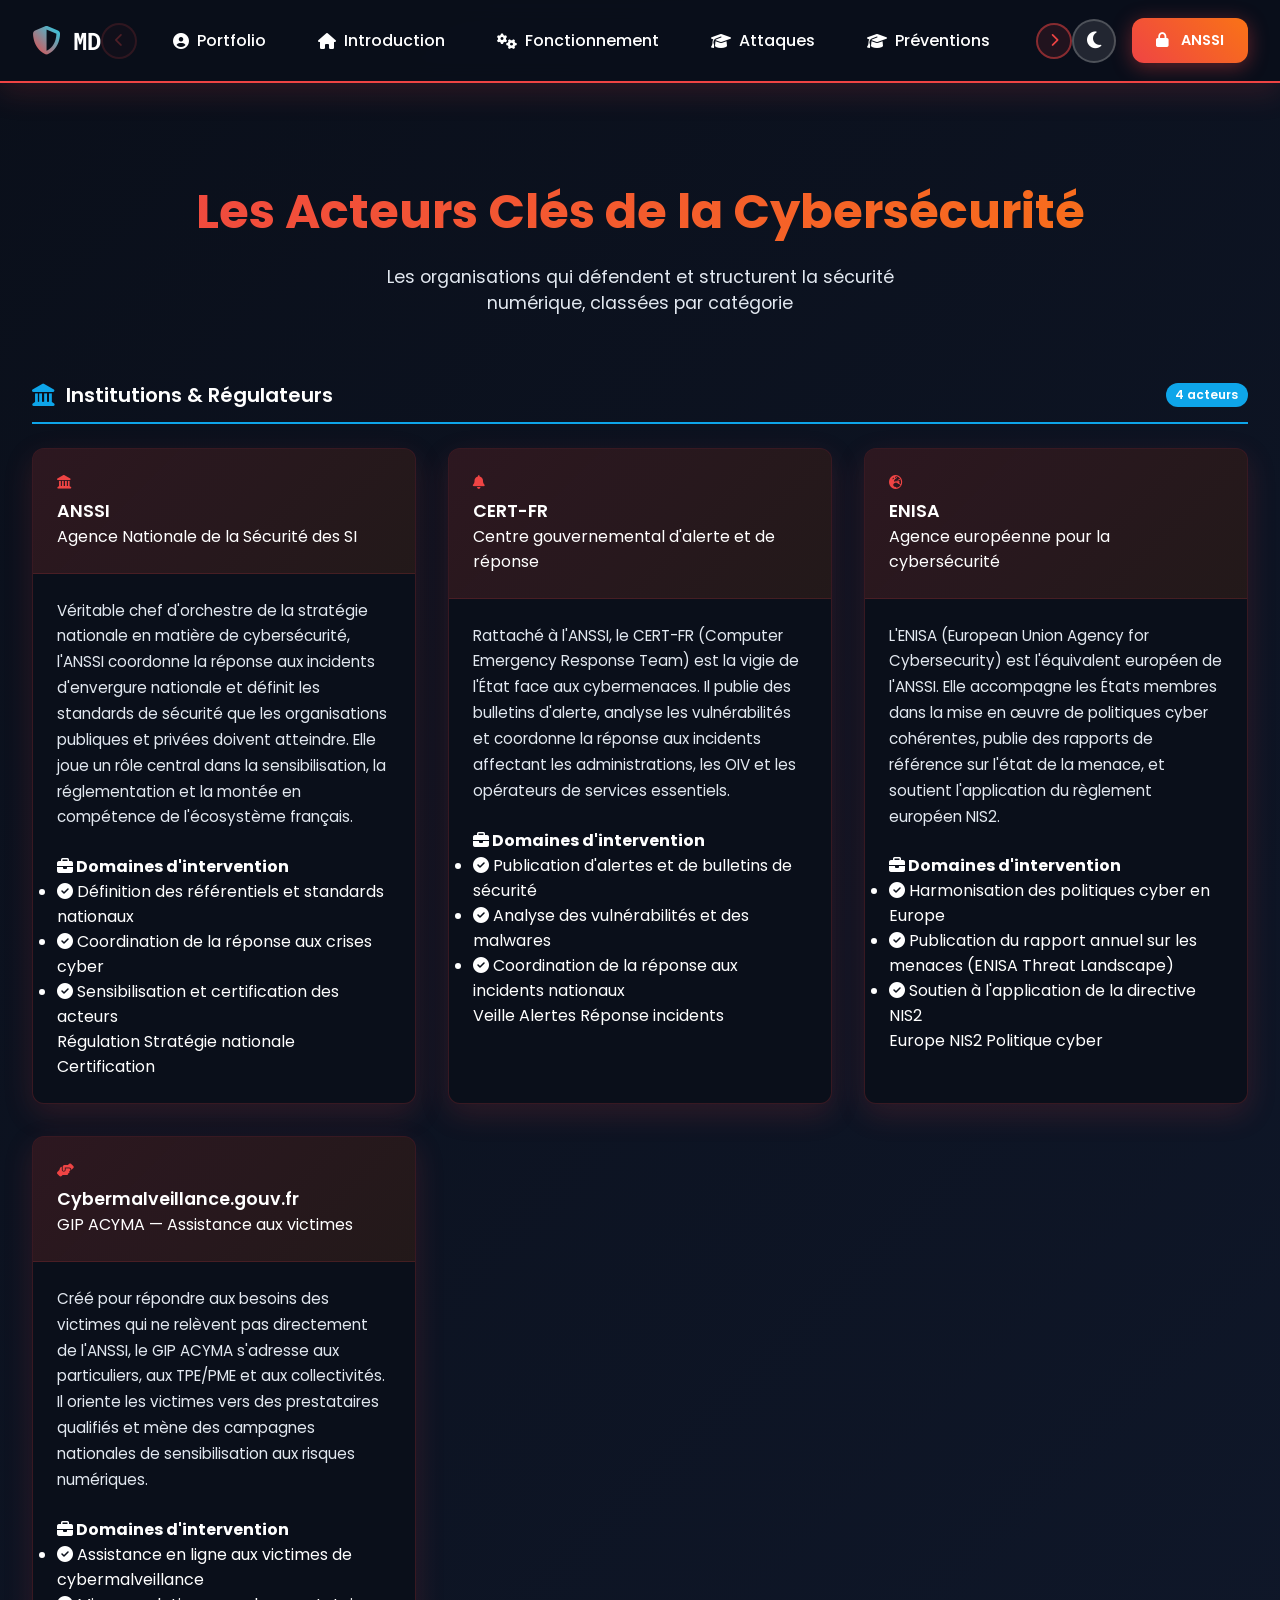
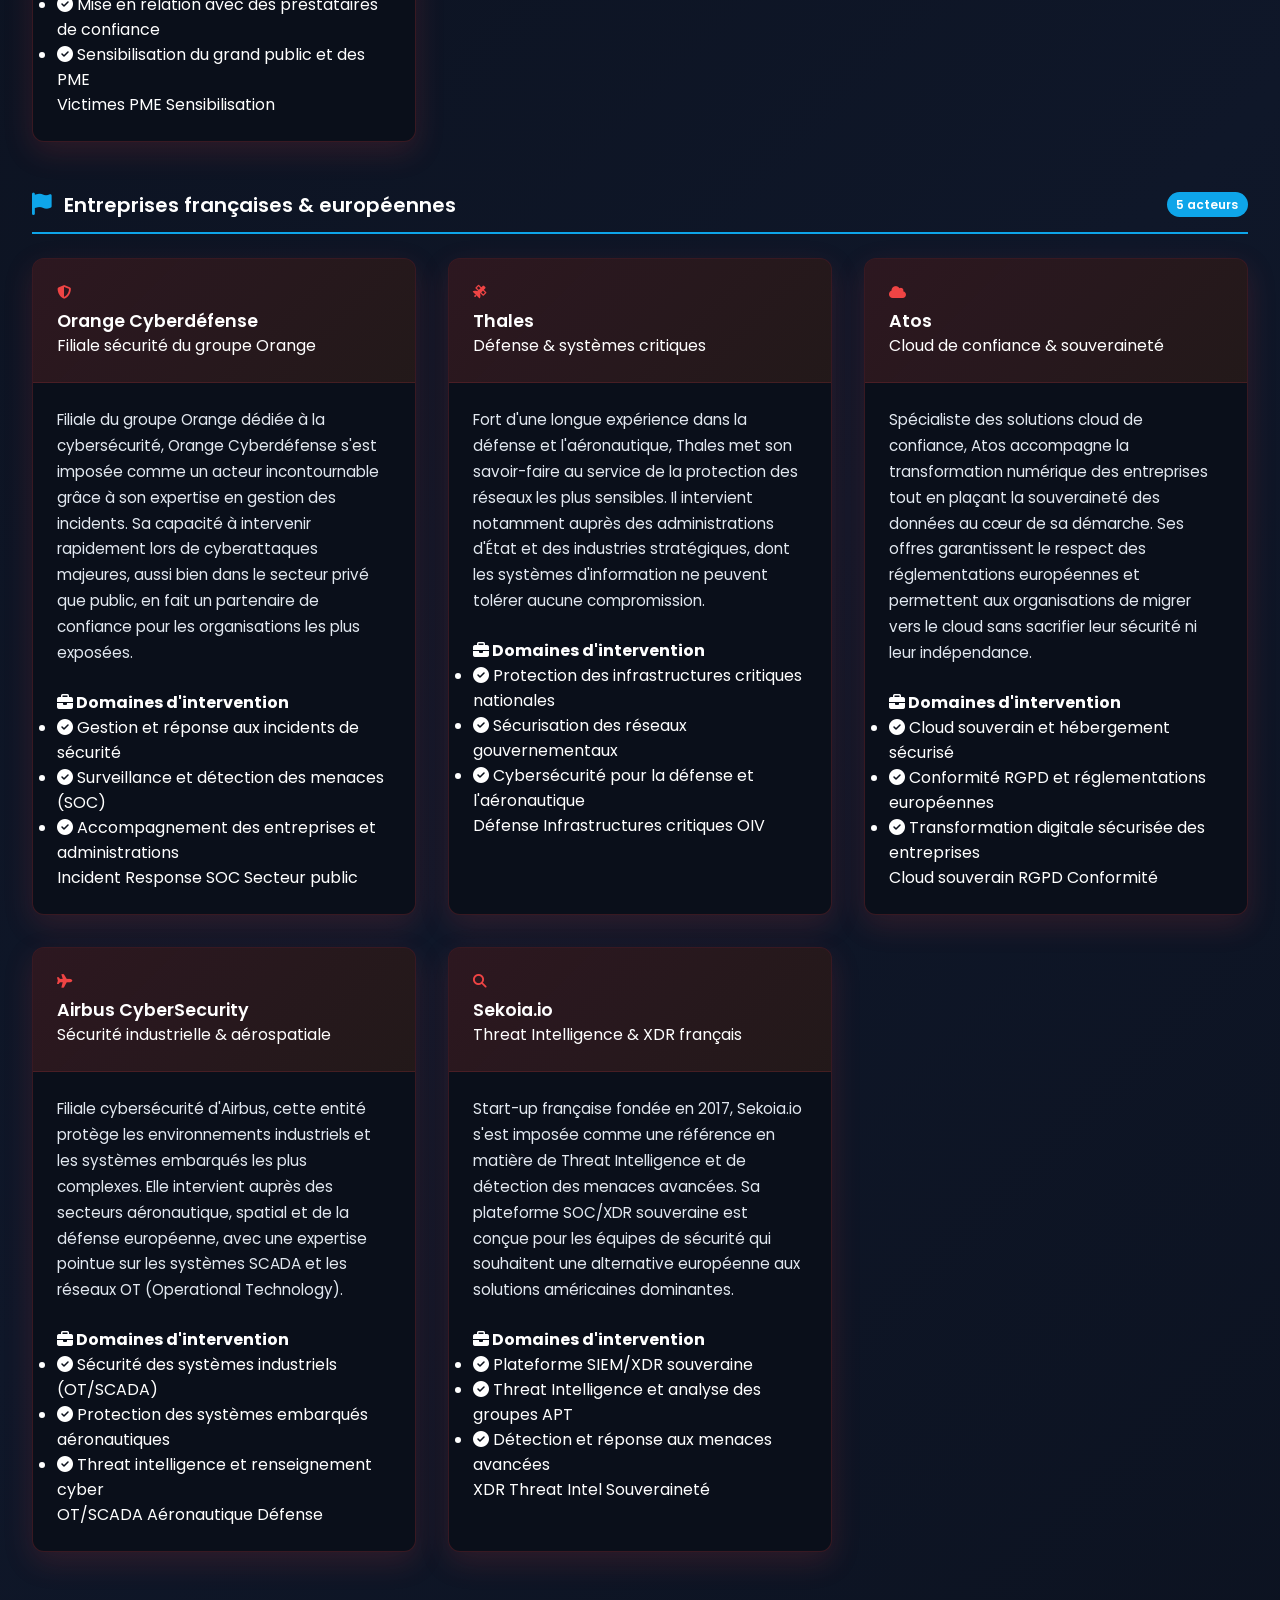
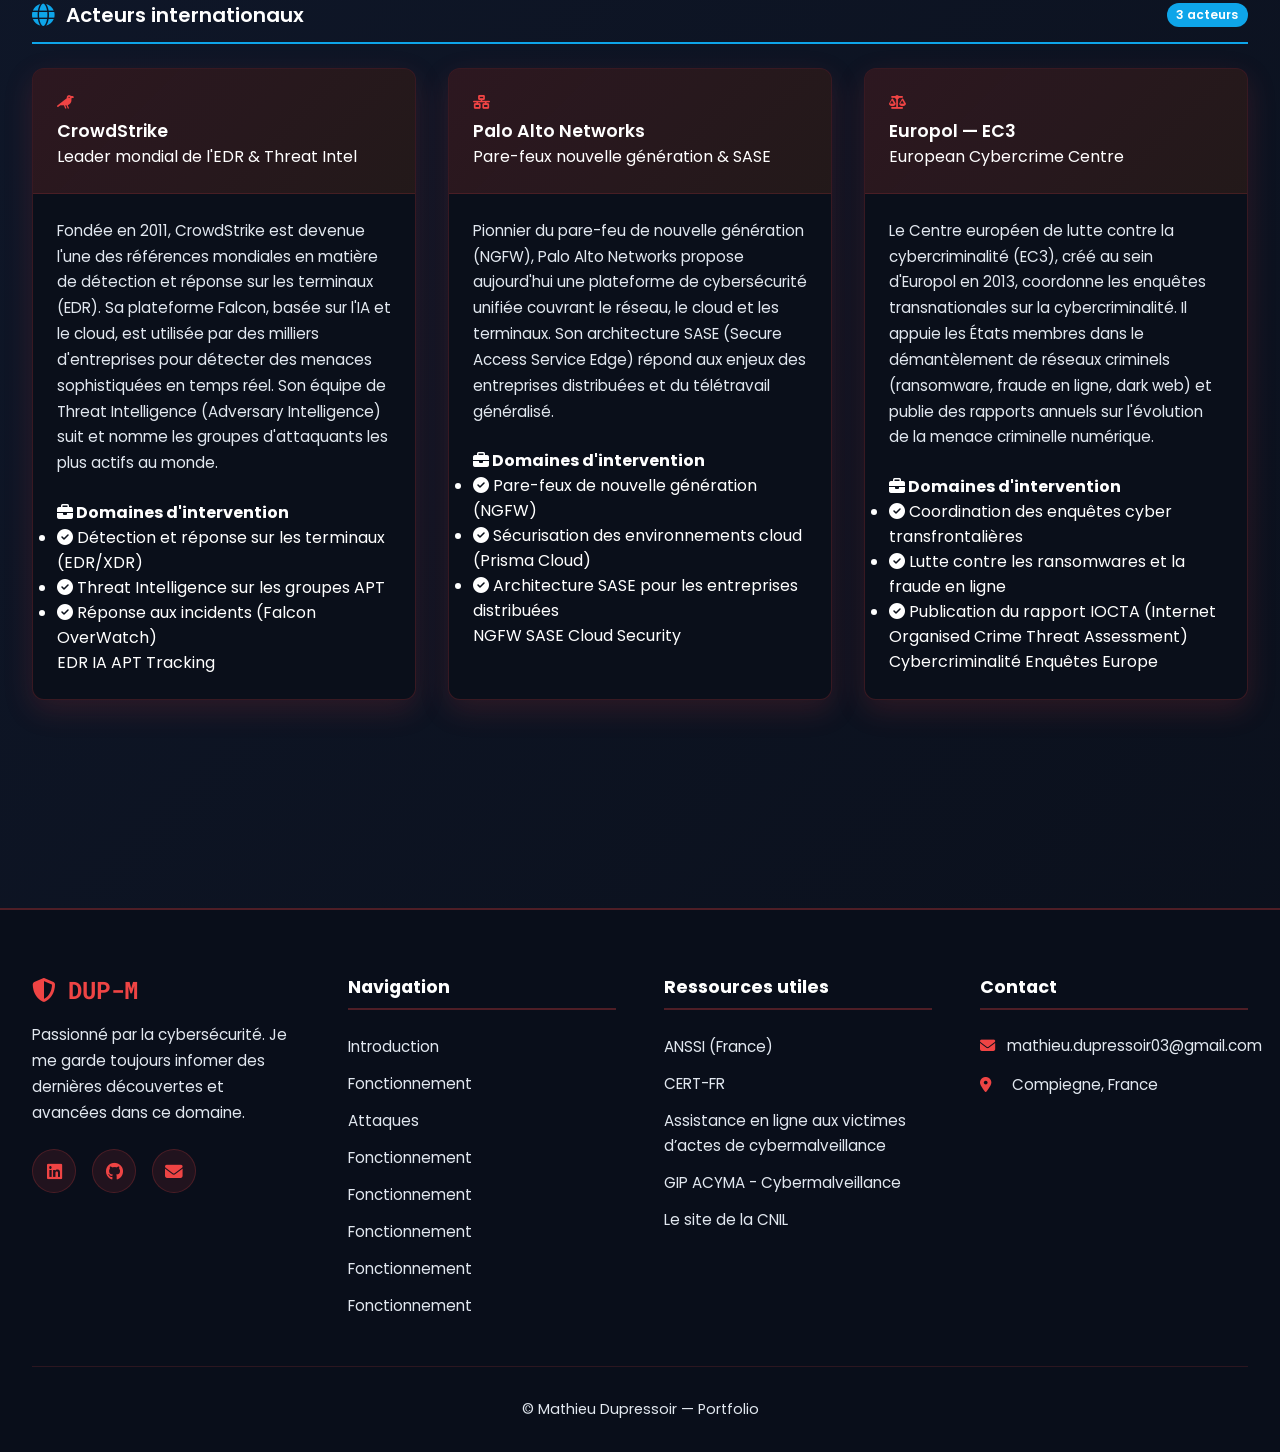
==== commit 25974dcb: "Add files via upload" ====
--- a/Veille_technologique/Acteurs.html
+++ b/Veille_technologique/Acteurs.html
@@ -590,8 +590,7 @@
                     <span>DUP-M</span>
                 </div>
                 <p class="footer-description">
-                    Développeur full-stack passionné par la sécurité informatique,
-                    les réseaux et la protection des systèmes d'information.
+                    Passionné par la cybersécurité. Je me garde toujours infomer des dernières découvertes et avancées dans ce domaine.
                 </p>
                 <div class="social-links">
                     <a href="https://www.linkedin.com/in/mathieu-dupressoir-384376329/" class="social-link" aria-label="LinkedIn">
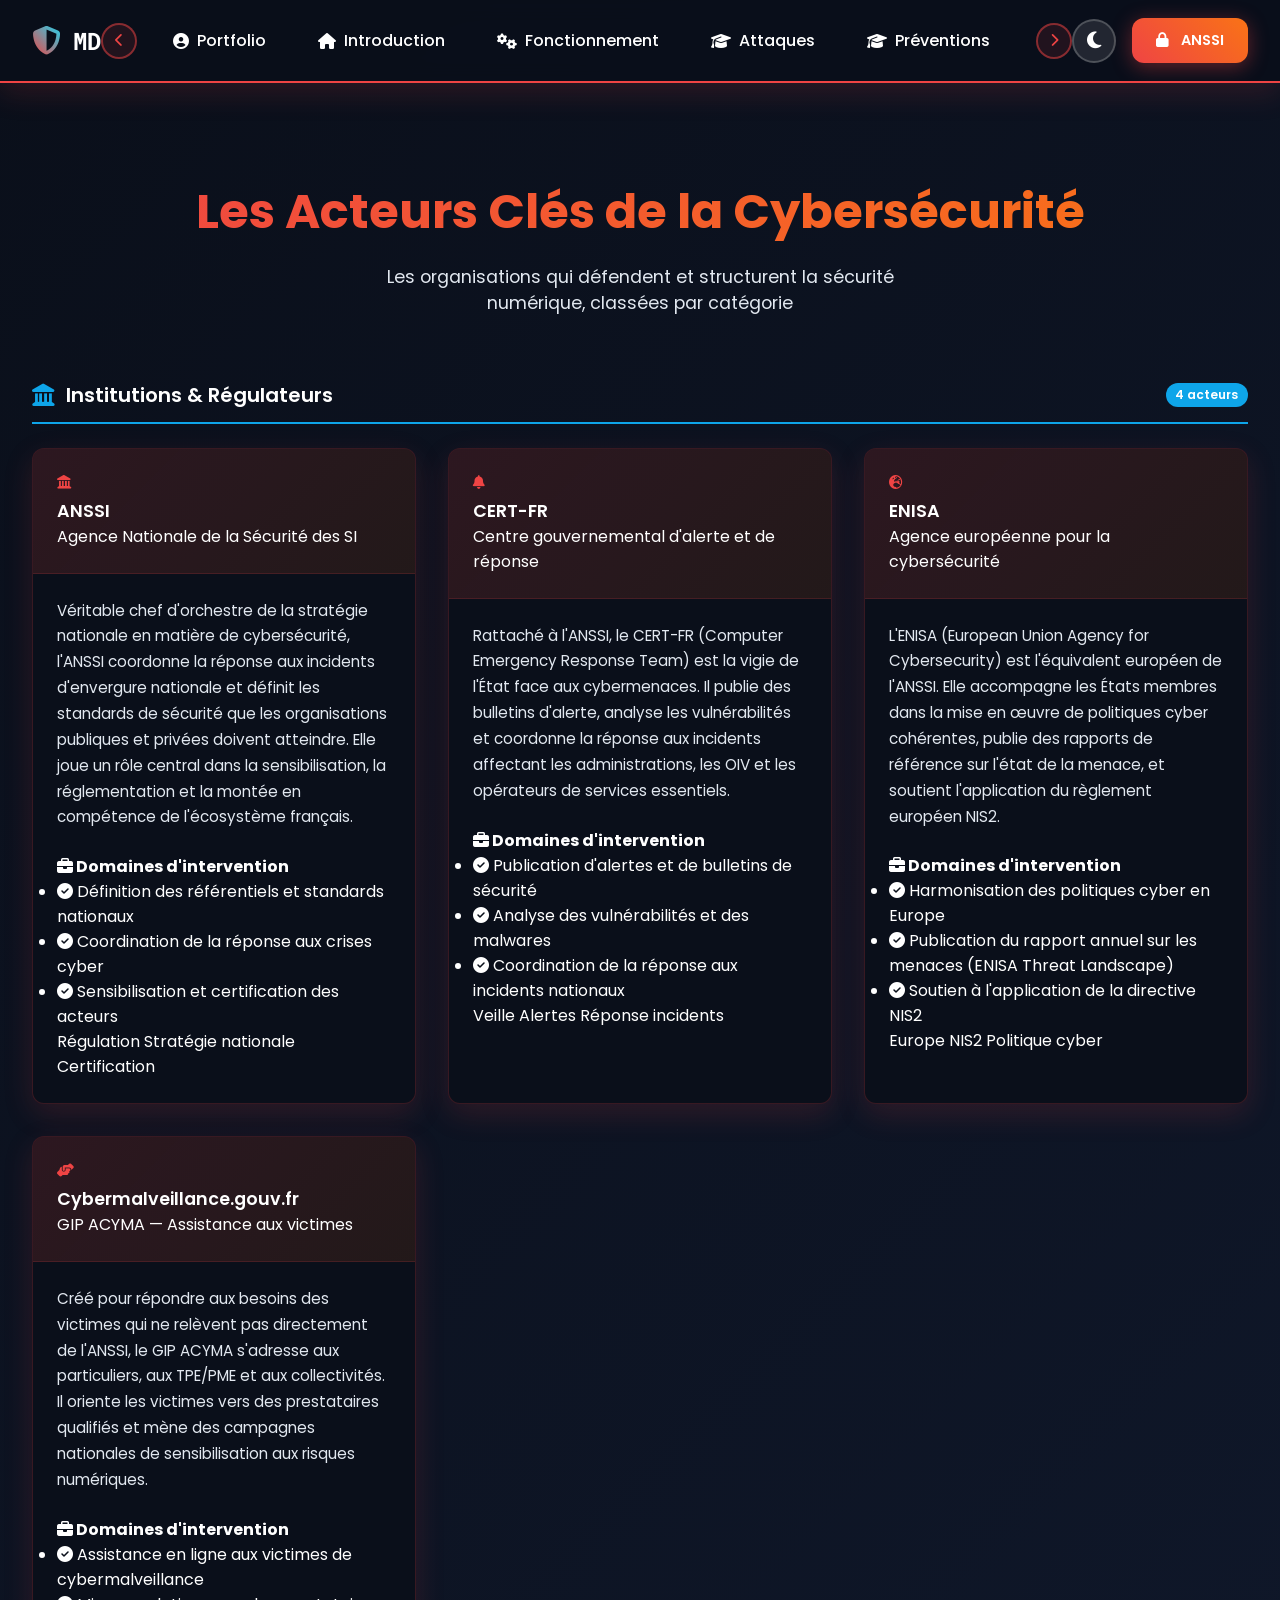
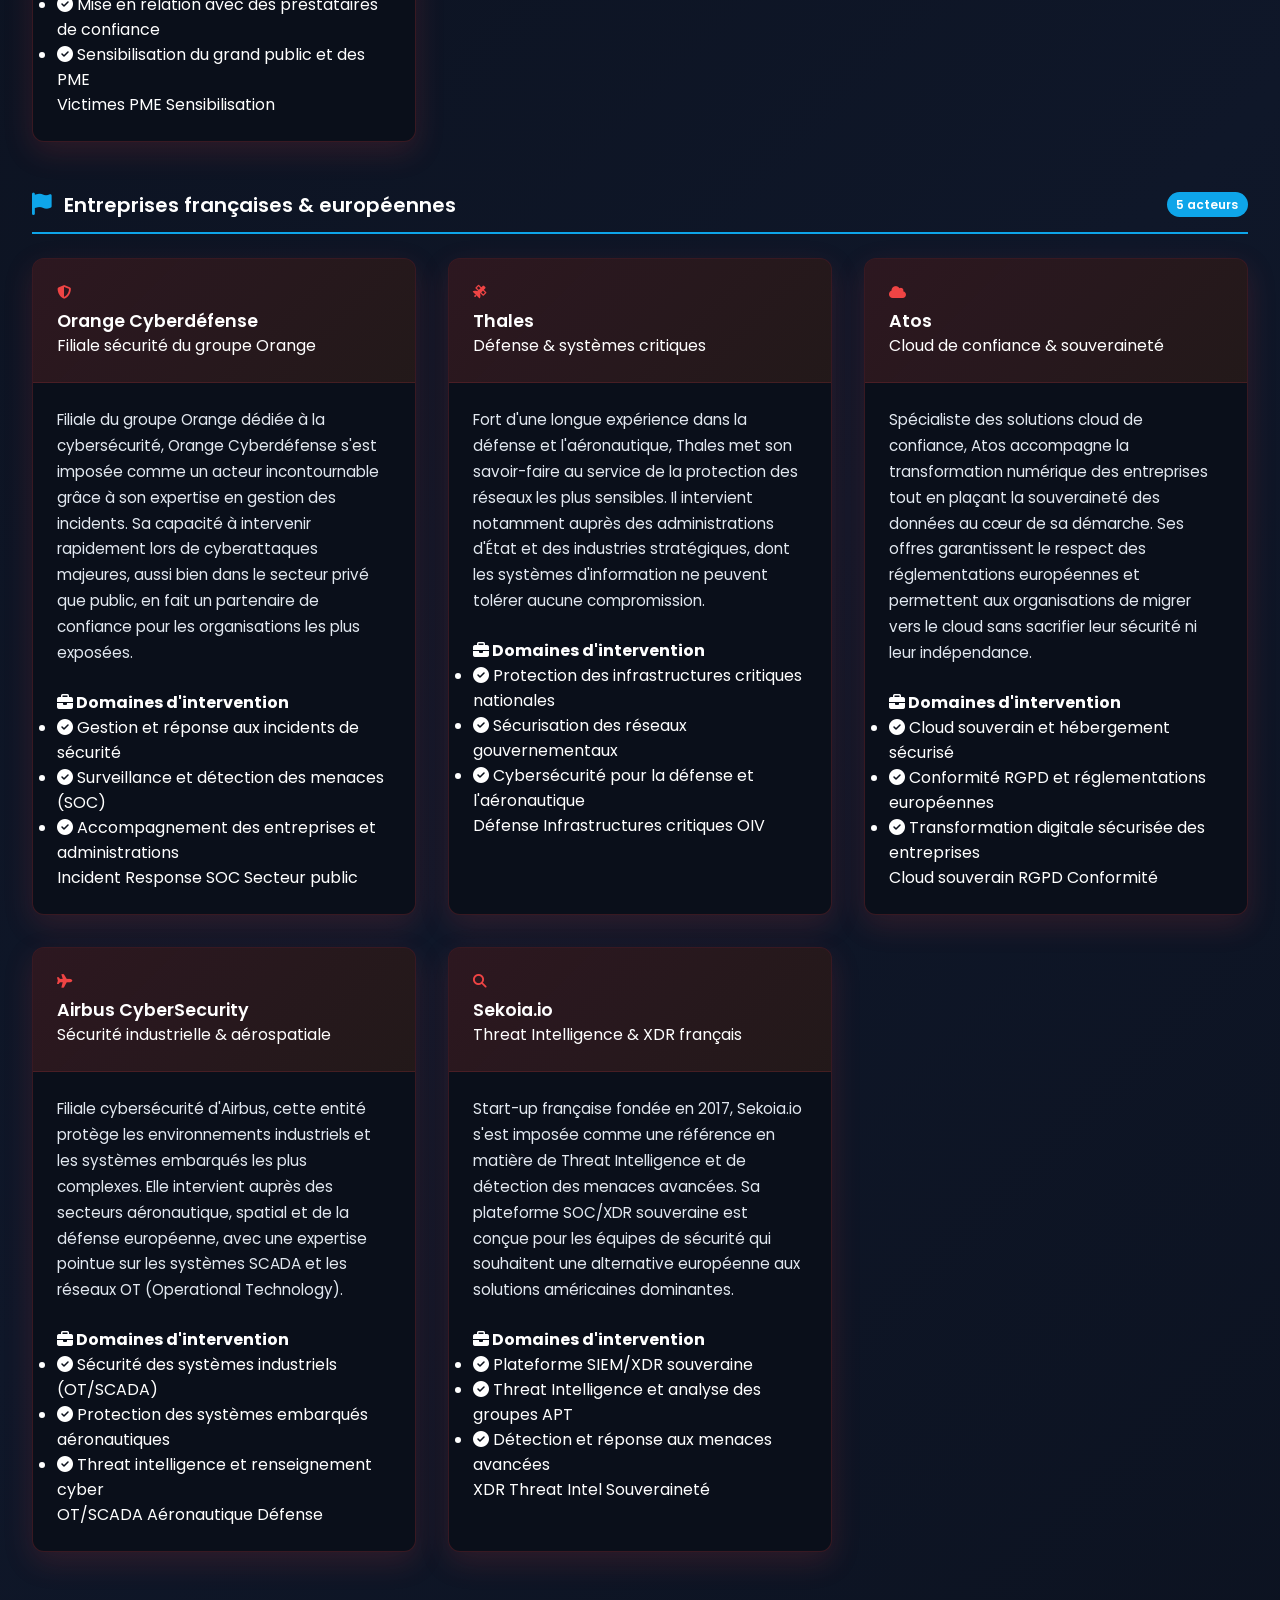
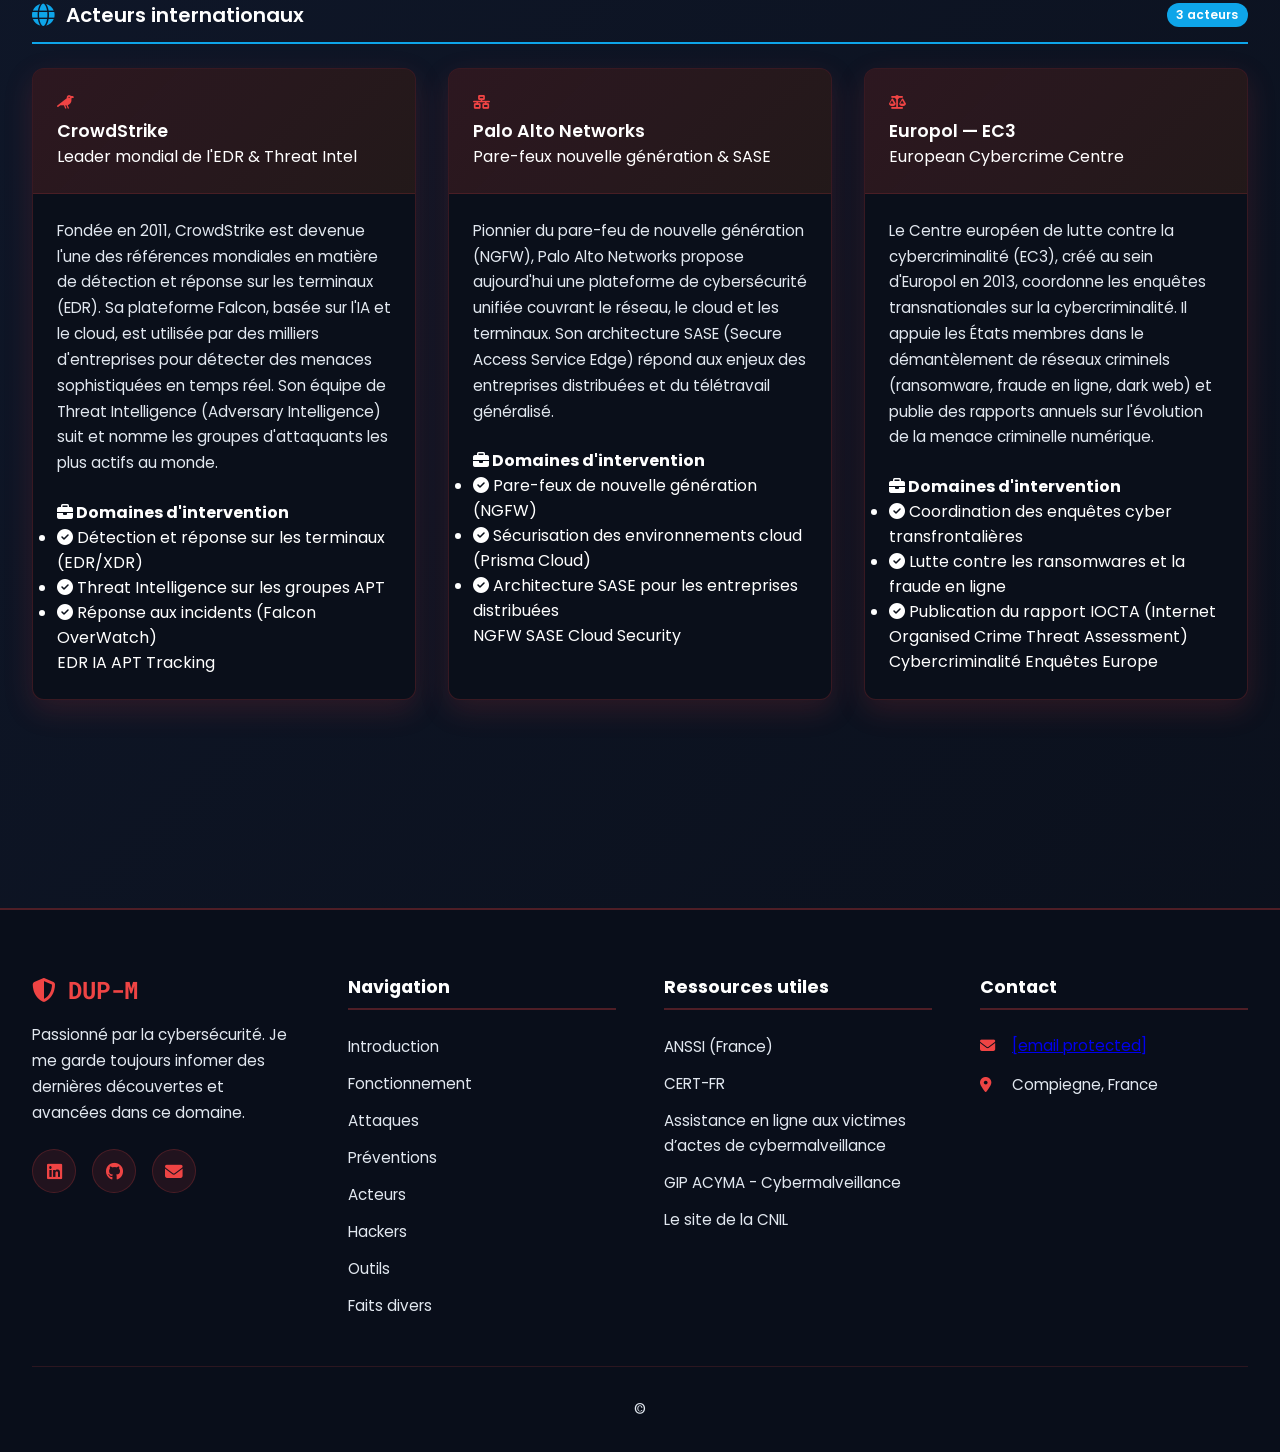
==== commit 82083b8d: "Add files via upload" ====
--- a/Veille_technologique/Acteurs.html
+++ b/Veille_technologique/Acteurs.html
@@ -1,656 +1,662 @@
-<!DOCTYPE html>
-<html lang="fr">
-<head>
-    <meta charset="UTF-8">
-    <meta name="viewport" content="width=device-width, initial-scale=1.0">
-    <title>Acteurs - Cybersécurité | Mathieu Dupressoir</title>
-    <link rel="stylesheet" href="style_cyber.css">
-    <link rel="stylesheet" href="https://cdnjs.cloudflare.com/ajax/libs/font-awesome/6.4.0/css/all.min.css">
-    <link href="https://fonts.googleapis.com/css2?family=Poppins:wght@300;400;500;600;700&family=Roboto+Mono:wght@300;400;500&display=swap" rel="stylesheet">
-</head>
-<body>
-    <!-- Navigation -->
-    <nav class="navbar">
-        <div class="nav-container">
-            <div class="nav-brand">
-                <div class="logo-wrapper">
-                    <i class="fas fa-shield-alt logo-icon"></i>
-                    <span class="logo-text">MD</span>
-                </div>
-            </div>
-            <div class="nav-scroll-wrapper">
-                <button class="nav-scroll-btn nav-scroll-left" id="navScrollLeft" aria-label="Défiler à gauche">
-                    <i class="fas fa-chevron-left"></i>
-                </button>
-
-                <ul class="nav-menu" id="navMenu">
-                    <li>
-                        <a href="../index.html" class="nav-link">
-                            <i class="fas fa-user-circle"></i>
-                            <span>Portfolio</span>
-                        </a>
-                    </li>
-                    <li>
-                        <a href="Veille_cyber.html" class="nav-link">
-                            <i class="fas fa-home"></i>
-                            <span>Introduction</span>
-                        </a>
-                    </li>
-                    <li>
-                        <a href="Fonctionnement.html" class="nav-link">
-                            <i class="fas fa-cogs"></i>
-                            <span>Fonctionnement</span>
-                        </a>
-                    </li>
-                    <li>
-                        <a href="Attaques.html" class="nav-link">
-                            <i class="fas fa-graduation-cap"></i>
-                            <span>Attaques</span>
-                        </a>
-                    </li>
-                    <li>
-                        <a href="Preventions.html" class="nav-link">
-                            <i class="fas fa-graduation-cap"></i>
-                            <span>Préventions</span>
-                        </a>
-                    </li>
-                    <li>
-                        <a href="Outils.html" class="nav-link">
-                            <i class="fas fa-tools"></i>
-                            <span>Outils</span>
-                        </a>
-                    </li>
-                    <li>
-                        <a href="Hackers.html" class="nav-link">
-                            <i class="fas fa-rocket"></i>
-                            <span>Hackers</span>
-                        </a>
-                    </li>
-                    <li>
-                        <a href="Faits_divers.html" class="nav-link">
-                            <i class="fas fa-chart-line"></i>
-                            <span>Faits divers</span>
-                        </a>
-                    </li>
-                </ul>
-                <button class="nav-scroll-btn nav-scroll-right" id="navScrollRight" aria-label="Défiler à droite">
-                    <i class="fas fa-chevron-right"></i>
-                </button>
-            </div>
-
-            <div class="nav-actions">
-                <button class="theme-toggle" id="themeToggle" aria-label="Changer le thème">
-                    <i class="fas fa-moon"></i>
-                </button>
-                <a href="https://www.ssi.gouv.fr/" class="btn btn-primary btn-small" target="_blank">
-                    <i class="fas fa-lock"></i>
-                    <span>ANSSI</span>
-                </a>
-            </div>
-
-            <button class="menu-toggle" id="menuToggle" aria-label="Menu mobile">
-                <i class="fas fa-bars"></i>
-            </button>
-        </div>
-    </nav>
-
-    <!-- Menu mobile -->
-    <div class="mobile-menu" id="mobileMenu">
-        <div class="mobile-menu-header">
-            <div class="logo-wrapper">
-                <i class="fas fa-shield-alt logo-icon"></i>
-                <span class="logo-text">DUP-M</span>
-            </div>
-            <button class="menu-close" id="menuClose" aria-label="Fermer le menu">
-                <i class="fas fa-times"></i>
-            </button>
-        </div>
-        <ul class="mobile-nav-menu">
-            <li>
-                <a href="../index.html" class="mobile-nav-link">
-                    <i class="fas fa-user-circle"></i>
-                    <span>Portfolio</span>
-                </a>
-            </li>
-            <li>
-                <a href="Veille_cyber.html" class="mobile-nav-link">
-                    <i class="fas fa-home"></i>
-                    <span>Introduction</span>
-                </a>
-            </li>
-            <li>
-                <a href="Fonctionnement.html" class="mobile-nav-link">
-                    <i class="fas fa-cogs"></i>
-                    <span>Fonctionnement</span>
-                </a>
-            </li>
-            <li>
-                <a href="Attaques.html" class="nav-link">
-                    <i class="fas fa-graduation-cap"></i>
-                    <span>Attaques</span>
-                </a>
-            </li>
-            <li>
-                <a href="Preventions.html" class="nav-link">
-                    <i class="fas fa-graduation-cap"></i>
-                    <span>Préventions</span>
-                </a>
-            </li>
-            <li>
-                <a href="Outils.html" class="nav-link">
-                    <i class="fas fa-tools"></i>
-                    <span>Outils</span>
-                </a>
-            </li>
-            <li>
-                <a href="Hackers.html" class="nav-link">
-                    <i class="fas fa-rocket"></i>
-                    <span>Hackers</span>
-                </a>
-            </li>
-            <li>
-                <a href="Faits_divers.html" class="nav-link">
-                    <i class="fas fa-chart-line"></i>
-                    <span>Faits divers</span>
-                </a>
-            </li>
-        </ul>
-        <div class="mobile-menu-footer">
-            <a href="https://www.ssi.gouv.fr/" class="btn btn-primary btn-block" target="_blank">
-                <i class="fas fa-lock"></i>
-                <span>Visiter l'ANSSI</span>
-            </a>
-        </div>
-    </div>
-
-    <!-- Contenu principal -->
-    <main class="main-content">
-
-        <!-- Styles de catégorie -->
-        <style>
-            .category-section {
-                margin-bottom: 3rem;
-            }
-
-            .category-header {
-                display: flex;
-                align-items: center;
-                gap: 0.75rem;
-                margin-bottom: 1.5rem;
-                padding-bottom: 0.75rem;
-                border-bottom: 2px solid var(--primary-color, #0ea5e9);
-            }
-
-                .category-header i {
-                    font-size: 1.4rem;
-                    color: var(--primary-color, #0ea5e9);
-                }
-
-                .category-header h3 {
-                    font-size: 1.25rem;
-                    font-weight: 600;
-                    color: var(--text-primary, #1e293b);
-                    margin: 0;
-                }
-
-                .category-header .category-count {
-                    margin-left: auto;
-                    background: var(--primary-color, #0ea5e9);
-                    color: #fff;
-                    font-size: 0.75rem;
-                    font-weight: 600;
-                    padding: 0.2rem 0.6rem;
-                    border-radius: 999px;
-                }
-        </style>
-
-        <!-- Les acteurs de la cybersécurité -->
-        <section class="parcours-section" id="acteurs">
-            <div class="section-header">
-                <h2 class="section-title">Les Acteurs Clés de la Cybersécurité</h2>
-                <p class="section-subtitle">Les organisations qui défendent et structurent la sécurité numérique, classées par catégorie</p>
-            </div>
-
-            <!-- ═══════════════════════════════════════════════════════
-                 CATÉGORIE 1 — Institutions & Régulateurs
-            ════════════════════════════════════════════════════════ -->
-            <div class="category-section">
-                <div class="category-header">
-                    <i class="fas fa-landmark"></i>
-                    <h3>Institutions &amp; Régulateurs</h3>
-                    <span class="category-count">4 acteurs</span>
-                </div>
-                <div class="parcours-grid">
-
-                    <!-- ANSSI -->
-                    <div class="parcours-card">
-                        <div class="parcours-header">
-                            <div class="parcours-year"><i class="fas fa-landmark"></i></div>
-                            <h3 class="parcours-title">ANSSI</h3>
-                            <p class="parcours-subtitle">Agence Nationale de la Sécurité des SI</p>
-                        </div>
-                        <div class="parcours-body">
-                            <p class="parcours-description">
-                                Véritable chef d'orchestre de la stratégie nationale en matière de cybersécurité, l'ANSSI coordonne la réponse aux incidents d'envergure nationale et définit les standards de sécurité que les organisations publiques et privées doivent atteindre. Elle joue un rôle central dans la sensibilisation, la réglementation et la montée en compétence de l'écosystème français.
-                            </p>
-                            <div class="stage-missions">
-                                <h4 class="missions-title"><i class="fas fa-briefcase"></i> Domaines d'intervention</h4>
-                                <ul class="missions-list">
-                                    <li><i class="fas fa-check-circle"></i> Définition des référentiels et standards nationaux</li>
-                                    <li><i class="fas fa-check-circle"></i> Coordination de la réponse aux crises cyber</li>
-                                    <li><i class="fas fa-check-circle"></i> Sensibilisation et certification des acteurs</li>
-                                </ul>
-                            </div>
-                            <div class="parcours-skills">
-                                <span class="skill-tag">Régulation</span>
-                                <span class="skill-tag">Stratégie nationale</span>
-                                <span class="skill-tag">Certification</span>
-                            </div>
-                        </div>
-                    </div>
-
-                    <!-- CERT-FR -->
-                    <div class="parcours-card">
-                        <div class="parcours-header">
-                            <div class="parcours-year"><i class="fas fa-bell"></i></div>
-                            <h3 class="parcours-title">CERT-FR</h3>
-                            <p class="parcours-subtitle">Centre gouvernemental d'alerte et de réponse</p>
-                        </div>
-                        <div class="parcours-body">
-                            <p class="parcours-description">
-                                Rattaché à l'ANSSI, le CERT-FR (Computer Emergency Response Team) est la vigie de l'État face aux cybermenaces. Il publie des bulletins d'alerte, analyse les vulnérabilités et coordonne la réponse aux incidents affectant les administrations, les OIV et les opérateurs de services essentiels.
-                            </p>
-                            <div class="stage-missions">
-                                <h4 class="missions-title"><i class="fas fa-briefcase"></i> Domaines d'intervention</h4>
-                                <ul class="missions-list">
-                                    <li><i class="fas fa-check-circle"></i> Publication d'alertes et de bulletins de sécurité</li>
-                                    <li><i class="fas fa-check-circle"></i> Analyse des vulnérabilités et des malwares</li>
-                                    <li><i class="fas fa-check-circle"></i> Coordination de la réponse aux incidents nationaux</li>
-                                </ul>
-                            </div>
-                            <div class="parcours-skills">
-                                <span class="skill-tag">Veille</span>
-                                <span class="skill-tag">Alertes</span>
-                                <span class="skill-tag">Réponse incidents</span>
-                            </div>
-                        </div>
-                    </div>
-
-                    <!-- ENISA -->
-                    <div class="parcours-card">
-                        <div class="parcours-header">
-                            <div class="parcours-year"><i class="fas fa-globe-europe"></i></div>
-                            <h3 class="parcours-title">ENISA</h3>
-                            <p class="parcours-subtitle">Agence européenne pour la cybersécurité</p>
-                        </div>
-                        <div class="parcours-body">
-                            <p class="parcours-description">
-                                L'ENISA (European Union Agency for Cybersecurity) est l'équivalent européen de l'ANSSI. Elle accompagne les États membres dans la mise en œuvre de politiques cyber cohérentes, publie des rapports de référence sur l'état de la menace, et soutient l'application du règlement européen NIS2.
-                            </p>
-                            <div class="stage-missions">
-                                <h4 class="missions-title"><i class="fas fa-briefcase"></i> Domaines d'intervention</h4>
-                                <ul class="missions-list">
-                                    <li><i class="fas fa-check-circle"></i> Harmonisation des politiques cyber en Europe</li>
-                                    <li><i class="fas fa-check-circle"></i> Publication du rapport annuel sur les menaces (ENISA Threat Landscape)</li>
-                                    <li><i class="fas fa-check-circle"></i> Soutien à l'application de la directive NIS2</li>
-                                </ul>
-                            </div>
-                            <div class="parcours-skills">
-                                <span class="skill-tag">Europe</span>
-                                <span class="skill-tag">NIS2</span>
-                                <span class="skill-tag">Politique cyber</span>
-                            </div>
-                        </div>
-                    </div>
-
-                    <!-- Cybermalveillance.gouv.fr -->
-                    <div class="parcours-card">
-                        <div class="parcours-header">
-                            <div class="parcours-year"><i class="fas fa-hands-helping"></i></div>
-                            <h3 class="parcours-title">Cybermalveillance.gouv.fr</h3>
-                            <p class="parcours-subtitle">GIP ACYMA — Assistance aux victimes</p>
-                        </div>
-                        <div class="parcours-body">
-                            <p class="parcours-description">
-                                Créé pour répondre aux besoins des victimes qui ne relèvent pas directement de l'ANSSI, le GIP ACYMA s'adresse aux particuliers, aux TPE/PME et aux collectivités. Il oriente les victimes vers des prestataires qualifiés et mène des campagnes nationales de sensibilisation aux risques numériques.
-                            </p>
-                            <div class="stage-missions">
-                                <h4 class="missions-title"><i class="fas fa-briefcase"></i> Domaines d'intervention</h4>
-                                <ul class="missions-list">
-                                    <li><i class="fas fa-check-circle"></i> Assistance en ligne aux victimes de cybermalveillance</li>
-                                    <li><i class="fas fa-check-circle"></i> Mise en relation avec des prestataires de confiance</li>
-                                    <li><i class="fas fa-check-circle"></i> Sensibilisation du grand public et des PME</li>
-                                </ul>
-                            </div>
-                            <div class="parcours-skills">
-                                <span class="skill-tag">Victimes</span>
-                                <span class="skill-tag">PME</span>
-                                <span class="skill-tag">Sensibilisation</span>
-                            </div>
-                        </div>
-                    </div>
-
-                </div>
-            </div>
-
-            <!-- ═══════════════════════════════════════════════════════
-                 CATÉGORIE 2 — Entreprises françaises & européennes
-            ════════════════════════════════════════════════════════ -->
-            <div class="category-section">
-                <div class="category-header">
-                    <i class="fas fa-flag"></i>
-                    <h3>Entreprises françaises &amp; européennes</h3>
-                    <span class="category-count">5 acteurs</span>
-                </div>
-                <div class="parcours-grid">
-
-                    <!-- Orange Cyberdéfense -->
-                    <div class="parcours-card">
-                        <div class="parcours-header">
-                            <div class="parcours-year"><i class="fas fa-shield-alt"></i></div>
-                            <h3 class="parcours-title">Orange Cyberdéfense</h3>
-                            <p class="parcours-subtitle">Filiale sécurité du groupe Orange</p>
-                        </div>
-                        <div class="parcours-body">
-                            <p class="parcours-description">
-                                Filiale du groupe Orange dédiée à la cybersécurité, Orange Cyberdéfense s'est imposée comme un acteur incontournable grâce à son expertise en gestion des incidents. Sa capacité à intervenir rapidement lors de cyberattaques majeures, aussi bien dans le secteur privé que public, en fait un partenaire de confiance pour les organisations les plus exposées.
-                            </p>
-                            <div class="stage-missions">
-                                <h4 class="missions-title"><i class="fas fa-briefcase"></i> Domaines d'intervention</h4>
-                                <ul class="missions-list">
-                                    <li><i class="fas fa-check-circle"></i> Gestion et réponse aux incidents de sécurité</li>
-                                    <li><i class="fas fa-check-circle"></i> Surveillance et détection des menaces (SOC)</li>
-                                    <li><i class="fas fa-check-circle"></i> Accompagnement des entreprises et administrations</li>
-                                </ul>
-                            </div>
-                            <div class="parcours-skills">
-                                <span class="skill-tag">Incident Response</span>
-                                <span class="skill-tag">SOC</span>
-                                <span class="skill-tag">Secteur public</span>
-                            </div>
-                        </div>
-                    </div>
-
-                    <!-- Thales -->
-                    <div class="parcours-card">
-                        <div class="parcours-header">
-                            <div class="parcours-year"><i class="fas fa-satellite"></i></div>
-                            <h3 class="parcours-title">Thales</h3>
-                            <p class="parcours-subtitle">Défense & systèmes critiques</p>
-                        </div>
-                        <div class="parcours-body">
-                            <p class="parcours-description">
-                                Fort d'une longue expérience dans la défense et l'aéronautique, Thales met son savoir-faire au service de la protection des réseaux les plus sensibles. Il intervient notamment auprès des administrations d'État et des industries stratégiques, dont les systèmes d'information ne peuvent tolérer aucune compromission.
-                            </p>
-                            <div class="stage-missions">
-                                <h4 class="missions-title"><i class="fas fa-briefcase"></i> Domaines d'intervention</h4>
-                                <ul class="missions-list">
-                                    <li><i class="fas fa-check-circle"></i> Protection des infrastructures critiques nationales</li>
-                                    <li><i class="fas fa-check-circle"></i> Sécurisation des réseaux gouvernementaux</li>
-                                    <li><i class="fas fa-check-circle"></i> Cybersécurité pour la défense et l'aéronautique</li>
-                                </ul>
-                            </div>
-                            <div class="parcours-skills">
-                                <span class="skill-tag">Défense</span>
-                                <span class="skill-tag">Infrastructures critiques</span>
-                                <span class="skill-tag">OIV</span>
-                            </div>
-                        </div>
-                    </div>
-
-                    <!-- Atos -->
-                    <div class="parcours-card">
-                        <div class="parcours-header">
-                            <div class="parcours-year"><i class="fas fa-cloud"></i></div>
-                            <h3 class="parcours-title">Atos</h3>
-                            <p class="parcours-subtitle">Cloud de confiance & souveraineté</p>
-                        </div>
-                        <div class="parcours-body">
-                            <p class="parcours-description">
-                                Spécialiste des solutions cloud de confiance, Atos accompagne la transformation numérique des entreprises tout en plaçant la souveraineté des données au cœur de sa démarche. Ses offres garantissent le respect des réglementations européennes et permettent aux organisations de migrer vers le cloud sans sacrifier leur sécurité ni leur indépendance.
-                            </p>
-                            <div class="stage-missions">
-                                <h4 class="missions-title"><i class="fas fa-briefcase"></i> Domaines d'intervention</h4>
-                                <ul class="missions-list">
-                                    <li><i class="fas fa-check-circle"></i> Cloud souverain et hébergement sécurisé</li>
-                                    <li><i class="fas fa-check-circle"></i> Conformité RGPD et réglementations européennes</li>
-                                    <li><i class="fas fa-check-circle"></i> Transformation digitale sécurisée des entreprises</li>
-                                </ul>
-                            </div>
-                            <div class="parcours-skills">
-                                <span class="skill-tag">Cloud souverain</span>
-                                <span class="skill-tag">RGPD</span>
-                                <span class="skill-tag">Conformité</span>
-                            </div>
-                        </div>
-                    </div>
-
-                    <!-- Airbus CyberSecurity -->
-                    <div class="parcours-card">
-                        <div class="parcours-header">
-                            <div class="parcours-year"><i class="fas fa-plane"></i></div>
-                            <h3 class="parcours-title">Airbus CyberSecurity</h3>
-                            <p class="parcours-subtitle">Sécurité industrielle & aérospatiale</p>
-                        </div>
-                        <div class="parcours-body">
-                            <p class="parcours-description">
-                                Filiale cybersécurité d'Airbus, cette entité protège les environnements industriels et les systèmes embarqués les plus complexes. Elle intervient auprès des secteurs aéronautique, spatial et de la défense européenne, avec une expertise pointue sur les systèmes SCADA et les réseaux OT (Operational Technology).
-                            </p>
-                            <div class="stage-missions">
-                                <h4 class="missions-title"><i class="fas fa-briefcase"></i> Domaines d'intervention</h4>
-                                <ul class="missions-list">
-                                    <li><i class="fas fa-check-circle"></i> Sécurité des systèmes industriels (OT/SCADA)</li>
-                                    <li><i class="fas fa-check-circle"></i> Protection des systèmes embarqués aéronautiques</li>
-                                    <li><i class="fas fa-check-circle"></i> Threat intelligence et renseignement cyber</li>
-                                </ul>
-                            </div>
-                            <div class="parcours-skills">
-                                <span class="skill-tag">OT/SCADA</span>
-                                <span class="skill-tag">Aéronautique</span>
-                                <span class="skill-tag">Défense</span>
-                            </div>
-                        </div>
-                    </div>
-
-                    <!-- Sekoia.io -->
-                    <div class="parcours-card">
-                        <div class="parcours-header">
-                            <div class="parcours-year"><i class="fas fa-search"></i></div>
-                            <h3 class="parcours-title">Sekoia.io</h3>
-                            <p class="parcours-subtitle">Threat Intelligence & XDR français</p>
-                        </div>
-                        <div class="parcours-body">
-                            <p class="parcours-description">
-                                Start-up française fondée en 2017, Sekoia.io s'est imposée comme une référence en matière de Threat Intelligence et de détection des menaces avancées. Sa plateforme SOC/XDR souveraine est conçue pour les équipes de sécurité qui souhaitent une alternative européenne aux solutions américaines dominantes.
-                            </p>
-                            <div class="stage-missions">
-                                <h4 class="missions-title"><i class="fas fa-briefcase"></i> Domaines d'intervention</h4>
-                                <ul class="missions-list">
-                                    <li><i class="fas fa-check-circle"></i> Plateforme SIEM/XDR souveraine</li>
-                                    <li><i class="fas fa-check-circle"></i> Threat Intelligence et analyse des groupes APT</li>
-                                    <li><i class="fas fa-check-circle"></i> Détection et réponse aux menaces avancées</li>
-                                </ul>
-                            </div>
-                            <div class="parcours-skills">
-                                <span class="skill-tag">XDR</span>
-                                <span class="skill-tag">Threat Intel</span>
-                                <span class="skill-tag">Souveraineté</span>
-                            </div>
-                        </div>
-                    </div>
-
-                </div>
-            </div>
-
-            <!-- ═══════════════════════════════════════════════════════
-                 CATÉGORIE 3 — Acteurs internationaux
-            ════════════════════════════════════════════════════════ -->
-            <div class="category-section">
-                <div class="category-header">
-                    <i class="fas fa-globe"></i>
-                    <h3>Acteurs internationaux</h3>
-                    <span class="category-count">3 acteurs</span>
-                </div>
-                <div class="parcours-grid">
-
-                    <!-- CrowdStrike -->
-                    <div class="parcours-card">
-                        <div class="parcours-header">
-                            <div class="parcours-year"><i class="fas fa-crow"></i></div>
-                            <h3 class="parcours-title">CrowdStrike</h3>
-                            <p class="parcours-subtitle">Leader mondial de l'EDR & Threat Intel</p>
-                        </div>
-                        <div class="parcours-body">
-                            <p class="parcours-description">
-                                Fondée en 2011, CrowdStrike est devenue l'une des références mondiales en matière de détection et réponse sur les terminaux (EDR). Sa plateforme Falcon, basée sur l'IA et le cloud, est utilisée par des milliers d'entreprises pour détecter des menaces sophistiquées en temps réel. Son équipe de Threat Intelligence (Adversary Intelligence) suit et nomme les groupes d'attaquants les plus actifs au monde.
-                            </p>
-                            <div class="stage-missions">
-                                <h4 class="missions-title"><i class="fas fa-briefcase"></i> Domaines d'intervention</h4>
-                                <ul class="missions-list">
-                                    <li><i class="fas fa-check-circle"></i> Détection et réponse sur les terminaux (EDR/XDR)</li>
-                                    <li><i class="fas fa-check-circle"></i> Threat Intelligence sur les groupes APT</li>
-                                    <li><i class="fas fa-check-circle"></i> Réponse aux incidents (Falcon OverWatch)</li>
-                                </ul>
-                            </div>
-                            <div class="parcours-skills">
-                                <span class="skill-tag">EDR</span>
-                                <span class="skill-tag">IA</span>
-                                <span class="skill-tag">APT Tracking</span>
-                            </div>
-                        </div>
-                    </div>
-
-                    <!-- Palo Alto Networks -->
-                    <div class="parcours-card">
-                        <div class="parcours-header">
-                            <div class="parcours-year"><i class="fas fa-network-wired"></i></div>
-                            <h3 class="parcours-title">Palo Alto Networks</h3>
-                            <p class="parcours-subtitle">Pare-feux nouvelle génération & SASE</p>
-                        </div>
-                        <div class="parcours-body">
-                            <p class="parcours-description">
-                                Pionnier du pare-feu de nouvelle génération (NGFW), Palo Alto Networks propose aujourd'hui une plateforme de cybersécurité unifiée couvrant le réseau, le cloud et les terminaux. Son architecture SASE (Secure Access Service Edge) répond aux enjeux des entreprises distribuées et du télétravail généralisé.
-                            </p>
-                            <div class="stage-missions">
-                                <h4 class="missions-title"><i class="fas fa-briefcase"></i> Domaines d'intervention</h4>
-                                <ul class="missions-list">
-                                    <li><i class="fas fa-check-circle"></i> Pare-feux de nouvelle génération (NGFW)</li>
-                                    <li><i class="fas fa-check-circle"></i> Sécurisation des environnements cloud (Prisma Cloud)</li>
-                                    <li><i class="fas fa-check-circle"></i> Architecture SASE pour les entreprises distribuées</li>
-                                </ul>
-                            </div>
-                            <div class="parcours-skills">
-                                <span class="skill-tag">NGFW</span>
-                                <span class="skill-tag">SASE</span>
-                                <span class="skill-tag">Cloud Security</span>
-                            </div>
-                        </div>
-                    </div>
-
-                    <!-- Europol / EC3 -->
-                    <div class="parcours-card">
-                        <div class="parcours-header">
-                            <div class="parcours-year"><i class="fas fa-balance-scale"></i></div>
-                            <h3 class="parcours-title">Europol — EC3</h3>
-                            <p class="parcours-subtitle">European Cybercrime Centre</p>
-                        </div>
-                        <div class="parcours-body">
-                            <p class="parcours-description">
-                                Le Centre européen de lutte contre la cybercriminalité (EC3), créé au sein d'Europol en 2013, coordonne les enquêtes transnationales sur la cybercriminalité. Il appuie les États membres dans le démantèlement de réseaux criminels (ransomware, fraude en ligne, dark web) et publie des rapports annuels sur l'évolution de la menace criminelle numérique.
-                            </p>
-                            <div class="stage-missions">
-                                <h4 class="missions-title"><i class="fas fa-briefcase"></i> Domaines d'intervention</h4>
-                                <ul class="missions-list">
-                                    <li><i class="fas fa-check-circle"></i> Coordination des enquêtes cyber transfrontalières</li>
-                                    <li><i class="fas fa-check-circle"></i> Lutte contre les ransomwares et la fraude en ligne</li>
-                                    <li><i class="fas fa-check-circle"></i> Publication du rapport IOCTA (Internet Organised Crime Threat Assessment)</li>
-                                </ul>
-                            </div>
-                            <div class="parcours-skills">
-                                <span class="skill-tag">Cybercriminalité</span>
-                                <span class="skill-tag">Enquêtes</span>
-                                <span class="skill-tag">Europe</span>
-                            </div>
-                        </div>
-                    </div>
-
-                </div>
-            </div>
-
-        </section>
-
-    </main>
-
-    <!-- Footer -->
-    <footer class="footer">
-        <div class="footer-content">
-            <div class="footer-section">
-                <div class="footer-logo">
-                    <i class="fas fa-shield-alt"></i>
-                    <span>DUP-M</span>
-                </div>
-                <p class="footer-description">
-                    Passionné par la cybersécurité. Je me garde toujours infomer des dernières découvertes et avancées dans ce domaine.
-                </p>
-                <div class="social-links">
-                    <a href="https://www.linkedin.com/in/mathieu-dupressoir-384376329/" class="social-link" aria-label="LinkedIn">
-                        <i class="fab fa-linkedin"></i>
-                    </a>
-                    <a href="https://github.com/MatDup6080" class="social-link" aria-label="GitHub">
-                        <i class="fab fa-github"></i>
-                    </a>
-                    <a href="/cdn-cgi/l/email-protection#3c515d48545559491258494c4e594f4f53554e7c59445d514c5059125f5351" class="social-link" aria-label="Email">
-                        <i class="fas fa-envelope"></i>
-                    </a>
-                </div>
-            </div>
-
-            <div class="footer-section">
-                <h3 class="footer-title">Navigation</h3>
-                <ul class="footer-links">
-                    <li><a href="Veille_cyber.html">Introduction</a></li>
-                    <li><a href="Fonctionnement.html">Fonctionnement</a></li>
-                    <li><a href="Attaques.html">Attaques</a></li>
-                    <li><a href="Preventions.html">Fonctionnement</a></li>
-                    <li><a href="Acteurs.html">Fonctionnement</a></li>
-                    <li><a href="Hackers.html">Fonctionnement</a></li>
-                    <li><a href="Outils.html">Fonctionnement</a></li>
-                    <li><a href="Faits_divers.html">Fonctionnement</a></li>
-                </ul>
-            </div>
-
-            <div class="footer-section">
-                <h3 class="footer-title">Ressources utiles</h3>
-                <ul class="footer-links">
-                    <li><a href="https://www.ssi.gouv.fr/" target="_blank">ANSSI (France)</a></li>
-                    <li><a href="https://www.cert.ssi.gouv.fr/" target="_blank">CERT-FR</a></li>
-                    <li><a href="https://17cyber.gouv.fr" target="_blank">Assistance en ligne aux victimes d’actes de cybermalveillance</a></li>
-                    <li><a href="https://www.cybermalveillance.gouv.fr" target="_blank">GIP ACYMA - Cybermalveillance</a></li>
-                    <li><a href="http://www.cnil.fr" target="_blank">Le site de la CNIL</a></li>
-
-                </ul>
-            </div>
-
-            <div class="footer-section">
-                <h3 class="footer-title">Contact</h3>
-                <ul class="footer-contact">
-                    <li>
-                        <i class="fas fa-envelope"></i>
-                        <span>mathieu.dupressoir03@gmail.com</span>
-                    </li>
-                    <li>
-                        <i class="fas fa-map-marker-alt"></i>
-                        <span>Compiegne, France</span>
-                    </li>
-                </ul>
-            </div>
-        </div>
-
-                <div class="footer-bottom">
-            <p>&copy; <span id="currentYear"></span> Mathieu Dupressoir — Portfolio</p>
-        </div>
-    </footer>
-
-    <script src="Veille_cyber.js"></script>
-</body>
-</html>+<!DOCTYPE html>
+<html lang="fr">
+<head>
+    <meta charset="UTF-8">
+    <meta name="viewport" content="width=device-width, initial-scale=1.0">
+    <title>Acteurs - Cybersécurité | Mathieu Dupressoir</title>
+    <link rel="stylesheet" href="style_cyber.css">
+    <link rel="stylesheet" href="https://cdnjs.cloudflare.com/ajax/libs/font-awesome/6.4.0/css/all.min.css">
+    <link href="https://fonts.googleapis.com/css2?family=Poppins:wght@300;400;500;600;700&family=Roboto+Mono:wght@300;400;500&display=swap" rel="stylesheet">
+</head>
+<body>
+    <!-- Navigation -->
+    <nav class="navbar">
+        <div class="nav-container">
+            <div class="nav-brand">
+                <div class="logo-wrapper">
+                    <i class="fas fa-shield-alt logo-icon"></i>
+                    <span class="logo-text">MD</span>
+                </div>
+            </div>
+            <div class="nav-scroll-wrapper">
+                <button class="nav-scroll-btn nav-scroll-left" id="navScrollLeft" aria-label="Défiler à gauche">
+                    <i class="fas fa-chevron-left"></i>
+                </button>
+
+                <ul class="nav-menu" id="navMenu">
+                    <li>
+                        <a href="../index.html" class="nav-link">
+                            <i class="fas fa-user-circle"></i>
+                            <span>Portfolio</span>
+                        </a>
+                    </li>
+                    <li>
+                        <a href="Veille_cyber.html" class="nav-link">
+                            <i class="fas fa-home"></i>
+                            <span>Introduction</span>
+                        </a>
+                    </li>
+                    <li>
+                        <a href="Fonctionnement.html" class="nav-link">
+                            <i class="fas fa-cogs"></i>
+                            <span>Fonctionnement</span>
+                        </a>
+                    </li>
+                    <li>
+                        <a href="Attaques.html" class="nav-link">
+                            <i class="fas fa-graduation-cap"></i>
+                            <span>Attaques</span>
+                        </a>
+                    </li>
+                    <li>
+                        <a href="Preventions.html" class="nav-link">
+                            <i class="fas fa-graduation-cap"></i>
+                            <span>Préventions</span>
+                        </a>
+                    </li>
+                    <li>
+                        <a href="Outils.html" class="nav-link">
+                            <i class="fas fa-tools"></i>
+                            <span>Outils</span>
+                        </a>
+                    </li>
+                    <li>
+                        <a href="Acteurs.html" class="nav-link">
+                            <i class="fas fa-rocket"></i>
+                            <span>Acteurs</span>
+                        </a>
+                    </li>
+                    <li>
+                        <a href="Hackers.html" class="nav-link">
+                            <i class="fas fa-rocket"></i>
+                            <span>Hackers</span>
+                        </a>
+                    </li>
+                    <li>
+                        <a href="Faits_divers.html" class="nav-link">
+                            <i class="fas fa-chart-line"></i>
+                            <span>Faits divers</span>
+                        </a>
+                    </li>
+                </ul>
+                <button class="nav-scroll-btn nav-scroll-right" id="navScrollRight" aria-label="Défiler à droite">
+                    <i class="fas fa-chevron-right"></i>
+                </button>
+            </div>
+
+            <div class="nav-actions">
+                <button class="theme-toggle" id="themeToggle" aria-label="Changer le thème">
+                    <i class="fas fa-moon"></i>
+                </button>
+                <a href="https://www.ssi.gouv.fr/" class="btn btn-primary btn-small" target="_blank">
+                    <i class="fas fa-lock"></i>
+                    <span>ANSSI</span>
+                </a>
+            </div>
+
+            <button class="menu-toggle" id="menuToggle" aria-label="Menu mobile">
+                <i class="fas fa-bars"></i>
+            </button>
+        </div>
+    </nav>
+
+    <!-- Menu mobile -->
+    <div class="mobile-menu" id="mobileMenu">
+        <div class="mobile-menu-header">
+            <div class="logo-wrapper">
+                <i class="fas fa-shield-alt logo-icon"></i>
+                <span class="logo-text">DUP-M</span>
+            </div>
+            <button class="menu-close" id="menuClose" aria-label="Fermer le menu">
+                <i class="fas fa-times"></i>
+            </button>
+        </div>
+        <ul class="mobile-nav-menu">
+            <li>
+                <a href="../index.html" class="mobile-nav-link">
+                    <i class="fas fa-user-circle"></i>
+                    <span>Portfolio</span>
+                </a>
+            </li>
+            <li>
+                <a href="Veille_cyber.html" class="mobile-nav-link">
+                    <i class="fas fa-home"></i>
+                    <span>Introduction</span>
+                </a>
+            </li>
+            <li>
+                <a href="Fonctionnement.html" class="nav-link">
+                    <i class="fas fa-cogs"></i>
+                    <span>Fonctionnement</span>
+                </a>
+            </li>
+            <li>
+                <a href="Attaques.html" class="nav-link">
+                    <i class="fas fa-graduation-cap"></i>
+                    <span>Attaques</span>
+                </a>
+            </li>
+            <li>
+                <a href="Preventions.html" class="nav-link">
+                    <i class="fas fa-graduation-cap"></i>
+                    <span>Préventions</span>
+                </a>
+            </li>
+            <li>
+                <a href="Outils.html" class="nav-link">
+                    <i class="fas fa-tools"></i>
+                    <span>Outils</span>
+                </a>
+            </li>
+            <li>
+                <a href="Acteurs.html" class="nav-link">
+                    <i class="fas fa-rocket"></i>
+                    <span>Acteurs</span>
+                </a>
+            </li>
+            <li>
+                <a href="Hackers.html" class="nav-link">
+                    <i class="fas fa-rocket"></i>
+                    <span>Hackers</span>
+                </a>
+            </li>
+            <li>
+                <a href="Faits_divers.html" class="nav-link">
+                    <i class="fas fa-chart-line"></i>
+                    <span>Faits divers</span>
+                </a>
+            </li>
+        </ul>
+        <div class="mobile-menu-footer">
+            <a href="https://www.ssi.gouv.fr/" class="btn btn-primary btn-block" target="_blank">
+                <i class="fas fa-lock"></i>
+                <span>Visiter l'ANSSI</span>
+            </a>
+        </div>
+    </div>
+
+    <!-- Contenu principal -->
+    <main class="main-content">
+
+        <!-- Styles de catégorie -->
+        <style>
+            .category-section {
+                margin-bottom: 3rem;
+            }
+
+            .category-header {
+                display: flex;
+                align-items: center;
+                gap: 0.75rem;
+                margin-bottom: 1.5rem;
+                padding-bottom: 0.75rem;
+                border-bottom: 2px solid var(--primary-color, #0ea5e9);
+            }
+
+                .category-header i {
+                    font-size: 1.4rem;
+                    color: var(--primary-color, #0ea5e9);
+                }
+
+                .category-header h3 {
+                    font-size: 1.25rem;
+                    font-weight: 600;
+                    color: var(--text-primary, #1e293b);
+                    margin: 0;
+                }
+
+                .category-header .category-count {
+                    margin-left: auto;
+                    background: var(--primary-color, #0ea5e9);
+                    color: #fff;
+                    font-size: 0.75rem;
+                    font-weight: 600;
+                    padding: 0.2rem 0.6rem;
+                    border-radius: 999px;
+                }
+        </style>
+
+        <!-- Les acteurs de la cybersécurité -->
+        <section class="parcours-section" id="acteurs">
+            <div class="section-header">
+                <h2 class="section-title">Les Acteurs Clés de la Cybersécurité</h2>
+                <p class="section-subtitle">Les organisations qui défendent et structurent la sécurité numérique, classées par catégorie</p>
+            </div>
+
+            <!-- ═══════════════════════════════════════════════════════
+                 CATÉGORIE 1 — Institutions & Régulateurs
+            ════════════════════════════════════════════════════════ -->
+            <div class="category-section">
+                <div class="category-header">
+                    <i class="fas fa-landmark"></i>
+                    <h3>Institutions &amp; Régulateurs</h3>
+                    <span class="category-count">4 acteurs</span>
+                </div>
+                <div class="parcours-grid">
+
+                    <!-- ANSSI -->
+                    <div class="parcours-card">
+                        <div class="parcours-header">
+                            <div class="parcours-year"><i class="fas fa-landmark"></i></div>
+                            <h3 class="parcours-title">ANSSI</h3>
+                            <p class="parcours-subtitle">Agence Nationale de la Sécurité des SI</p>
+                        </div>
+                        <div class="parcours-body">
+                            <p class="parcours-description">
+                                Véritable chef d'orchestre de la stratégie nationale en matière de cybersécurité, l'ANSSI coordonne la réponse aux incidents d'envergure nationale et définit les standards de sécurité que les organisations publiques et privées doivent atteindre. Elle joue un rôle central dans la sensibilisation, la réglementation et la montée en compétence de l'écosystème français.
+                            </p>
+                            <div class="stage-missions">
+                                <h4 class="missions-title"><i class="fas fa-briefcase"></i> Domaines d'intervention</h4>
+                                <ul class="missions-list">
+                                    <li><i class="fas fa-check-circle"></i> Définition des référentiels et standards nationaux</li>
+                                    <li><i class="fas fa-check-circle"></i> Coordination de la réponse aux crises cyber</li>
+                                    <li><i class="fas fa-check-circle"></i> Sensibilisation et certification des acteurs</li>
+                                </ul>
+                            </div>
+                            <div class="parcours-skills">
+                                <span class="skill-tag">Régulation</span>
+                                <span class="skill-tag">Stratégie nationale</span>
+                                <span class="skill-tag">Certification</span>
+                            </div>
+                        </div>
+                    </div>
+
+                    <!-- CERT-FR -->
+                    <div class="parcours-card">
+                        <div class="parcours-header">
+                            <div class="parcours-year"><i class="fas fa-bell"></i></div>
+                            <h3 class="parcours-title">CERT-FR</h3>
+                            <p class="parcours-subtitle">Centre gouvernemental d'alerte et de réponse</p>
+                        </div>
+                        <div class="parcours-body">
+                            <p class="parcours-description">
+                                Rattaché à l'ANSSI, le CERT-FR (Computer Emergency Response Team) est la vigie de l'État face aux cybermenaces. Il publie des bulletins d'alerte, analyse les vulnérabilités et coordonne la réponse aux incidents affectant les administrations, les OIV et les opérateurs de services essentiels.
+                            </p>
+                            <div class="stage-missions">
+                                <h4 class="missions-title"><i class="fas fa-briefcase"></i> Domaines d'intervention</h4>
+                                <ul class="missions-list">
+                                    <li><i class="fas fa-check-circle"></i> Publication d'alertes et de bulletins de sécurité</li>
+                                    <li><i class="fas fa-check-circle"></i> Analyse des vulnérabilités et des malwares</li>
+                                    <li><i class="fas fa-check-circle"></i> Coordination de la réponse aux incidents nationaux</li>
+                                </ul>
+                            </div>
+                            <div class="parcours-skills">
+                                <span class="skill-tag">Veille</span>
+                                <span class="skill-tag">Alertes</span>
+                                <span class="skill-tag">Réponse incidents</span>
+                            </div>
+                        </div>
+                    </div>
+
+                    <!-- ENISA -->
+                    <div class="parcours-card">
+                        <div class="parcours-header">
+                            <div class="parcours-year"><i class="fas fa-globe-europe"></i></div>
+                            <h3 class="parcours-title">ENISA</h3>
+                            <p class="parcours-subtitle">Agence européenne pour la cybersécurité</p>
+                        </div>
+                        <div class="parcours-body">
+                            <p class="parcours-description">
+                                L'ENISA (European Union Agency for Cybersecurity) est l'équivalent européen de l'ANSSI. Elle accompagne les États membres dans la mise en œuvre de politiques cyber cohérentes, publie des rapports de référence sur l'état de la menace, et soutient l'application du règlement européen NIS2.
+                            </p>
+                            <div class="stage-missions">
+                                <h4 class="missions-title"><i class="fas fa-briefcase"></i> Domaines d'intervention</h4>
+                                <ul class="missions-list">
+                                    <li><i class="fas fa-check-circle"></i> Harmonisation des politiques cyber en Europe</li>
+                                    <li><i class="fas fa-check-circle"></i> Publication du rapport annuel sur les menaces (ENISA Threat Landscape)</li>
+                                    <li><i class="fas fa-check-circle"></i> Soutien à l'application de la directive NIS2</li>
+                                </ul>
+                            </div>
+                            <div class="parcours-skills">
+                                <span class="skill-tag">Europe</span>
+                                <span class="skill-tag">NIS2</span>
+                                <span class="skill-tag">Politique cyber</span>
+                            </div>
+                        </div>
+                    </div>
+
+                    <!-- Cybermalveillance.gouv.fr -->
+                    <div class="parcours-card">
+                        <div class="parcours-header">
+                            <div class="parcours-year"><i class="fas fa-hands-helping"></i></div>
+                            <h3 class="parcours-title">Cybermalveillance.gouv.fr</h3>
+                            <p class="parcours-subtitle">GIP ACYMA — Assistance aux victimes</p>
+                        </div>
+                        <div class="parcours-body">
+                            <p class="parcours-description">
+                                Créé pour répondre aux besoins des victimes qui ne relèvent pas directement de l'ANSSI, le GIP ACYMA s'adresse aux particuliers, aux TPE/PME et aux collectivités. Il oriente les victimes vers des prestataires qualifiés et mène des campagnes nationales de sensibilisation aux risques numériques.
+                            </p>
+                            <div class="stage-missions">
+                                <h4 class="missions-title"><i class="fas fa-briefcase"></i> Domaines d'intervention</h4>
+                                <ul class="missions-list">
+                                    <li><i class="fas fa-check-circle"></i> Assistance en ligne aux victimes de cybermalveillance</li>
+                                    <li><i class="fas fa-check-circle"></i> Mise en relation avec des prestataires de confiance</li>
+                                    <li><i class="fas fa-check-circle"></i> Sensibilisation du grand public et des PME</li>
+                                </ul>
+                            </div>
+                            <div class="parcours-skills">
+                                <span class="skill-tag">Victimes</span>
+                                <span class="skill-tag">PME</span>
+                                <span class="skill-tag">Sensibilisation</span>
+                            </div>
+                        </div>
+                    </div>
+
+                </div>
+            </div>
+
+            <!-- ═══════════════════════════════════════════════════════
+                 CATÉGORIE 2 — Entreprises françaises & européennes
+            ════════════════════════════════════════════════════════ -->
+            <div class="category-section">
+                <div class="category-header">
+                    <i class="fas fa-flag"></i>
+                    <h3>Entreprises françaises &amp; européennes</h3>
+                    <span class="category-count">5 acteurs</span>
+                </div>
+                <div class="parcours-grid">
+
+                    <!-- Orange Cyberdéfense -->
+                    <div class="parcours-card">
+                        <div class="parcours-header">
+                            <div class="parcours-year"><i class="fas fa-shield-alt"></i></div>
+                            <h3 class="parcours-title">Orange Cyberdéfense</h3>
+                            <p class="parcours-subtitle">Filiale sécurité du groupe Orange</p>
+                        </div>
+                        <div class="parcours-body">
+                            <p class="parcours-description">
+                                Filiale du groupe Orange dédiée à la cybersécurité, Orange Cyberdéfense s'est imposée comme un acteur incontournable grâce à son expertise en gestion des incidents. Sa capacité à intervenir rapidement lors de cyberattaques majeures, aussi bien dans le secteur privé que public, en fait un partenaire de confiance pour les organisations les plus exposées.
+                            </p>
+                            <div class="stage-missions">
+                                <h4 class="missions-title"><i class="fas fa-briefcase"></i> Domaines d'intervention</h4>
+                                <ul class="missions-list">
+                                    <li><i class="fas fa-check-circle"></i> Gestion et réponse aux incidents de sécurité</li>
+                                    <li><i class="fas fa-check-circle"></i> Surveillance et détection des menaces (SOC)</li>
+                                    <li><i class="fas fa-check-circle"></i> Accompagnement des entreprises et administrations</li>
+                                </ul>
+                            </div>
+                            <div class="parcours-skills">
+                                <span class="skill-tag">Incident Response</span>
+                                <span class="skill-tag">SOC</span>
+                                <span class="skill-tag">Secteur public</span>
+                            </div>
+                        </div>
+                    </div>
+
+                    <!-- Thales -->
+                    <div class="parcours-card">
+                        <div class="parcours-header">
+                            <div class="parcours-year"><i class="fas fa-satellite"></i></div>
+                            <h3 class="parcours-title">Thales</h3>
+                            <p class="parcours-subtitle">Défense & systèmes critiques</p>
+                        </div>
+                        <div class="parcours-body">
+                            <p class="parcours-description">
+                                Fort d'une longue expérience dans la défense et l'aéronautique, Thales met son savoir-faire au service de la protection des réseaux les plus sensibles. Il intervient notamment auprès des administrations d'État et des industries stratégiques, dont les systèmes d'information ne peuvent tolérer aucune compromission.
+                            </p>
+                            <div class="stage-missions">
+                                <h4 class="missions-title"><i class="fas fa-briefcase"></i> Domaines d'intervention</h4>
+                                <ul class="missions-list">
+                                    <li><i class="fas fa-check-circle"></i> Protection des infrastructures critiques nationales</li>
+                                    <li><i class="fas fa-check-circle"></i> Sécurisation des réseaux gouvernementaux</li>
+                                    <li><i class="fas fa-check-circle"></i> Cybersécurité pour la défense et l'aéronautique</li>
+                                </ul>
+                            </div>
+                            <div class="parcours-skills">
+                                <span class="skill-tag">Défense</span>
+                                <span class="skill-tag">Infrastructures critiques</span>
+                                <span class="skill-tag">OIV</span>
+                            </div>
+                        </div>
+                    </div>
+
+                    <!-- Atos -->
+                    <div class="parcours-card">
+                        <div class="parcours-header">
+                            <div class="parcours-year"><i class="fas fa-cloud"></i></div>
+                            <h3 class="parcours-title">Atos</h3>
+                            <p class="parcours-subtitle">Cloud de confiance & souveraineté</p>
+                        </div>
+                        <div class="parcours-body">
+                            <p class="parcours-description">
+                                Spécialiste des solutions cloud de confiance, Atos accompagne la transformation numérique des entreprises tout en plaçant la souveraineté des données au cœur de sa démarche. Ses offres garantissent le respect des réglementations européennes et permettent aux organisations de migrer vers le cloud sans sacrifier leur sécurité ni leur indépendance.
+                            </p>
+                            <div class="stage-missions">
+                                <h4 class="missions-title"><i class="fas fa-briefcase"></i> Domaines d'intervention</h4>
+                                <ul class="missions-list">
+                                    <li><i class="fas fa-check-circle"></i> Cloud souverain et hébergement sécurisé</li>
+                                    <li><i class="fas fa-check-circle"></i> Conformité RGPD et réglementations européennes</li>
+                                    <li><i class="fas fa-check-circle"></i> Transformation digitale sécurisée des entreprises</li>
+                                </ul>
+                            </div>
+                            <div class="parcours-skills">
+                                <span class="skill-tag">Cloud souverain</span>
+                                <span class="skill-tag">RGPD</span>
+                                <span class="skill-tag">Conformité</span>
+                            </div>
+                        </div>
+                    </div>
+
+                    <!-- Airbus CyberSecurity -->
+                    <div class="parcours-card">
+                        <div class="parcours-header">
+                            <div class="parcours-year"><i class="fas fa-plane"></i></div>
+                            <h3 class="parcours-title">Airbus CyberSecurity</h3>
+                            <p class="parcours-subtitle">Sécurité industrielle & aérospatiale</p>
+                        </div>
+                        <div class="parcours-body">
+                            <p class="parcours-description">
+                                Filiale cybersécurité d'Airbus, cette entité protège les environnements industriels et les systèmes embarqués les plus complexes. Elle intervient auprès des secteurs aéronautique, spatial et de la défense européenne, avec une expertise pointue sur les systèmes SCADA et les réseaux OT (Operational Technology).
+                            </p>
+                            <div class="stage-missions">
+                                <h4 class="missions-title"><i class="fas fa-briefcase"></i> Domaines d'intervention</h4>
+                                <ul class="missions-list">
+                                    <li><i class="fas fa-check-circle"></i> Sécurité des systèmes industriels (OT/SCADA)</li>
+                                    <li><i class="fas fa-check-circle"></i> Protection des systèmes embarqués aéronautiques</li>
+                                    <li><i class="fas fa-check-circle"></i> Threat intelligence et renseignement cyber</li>
+                                </ul>
+                            </div>
+                            <div class="parcours-skills">
+                                <span class="skill-tag">OT/SCADA</span>
+                                <span class="skill-tag">Aéronautique</span>
+                                <span class="skill-tag">Défense</span>
+                            </div>
+                        </div>
+                    </div>
+
+                    <!-- Sekoia.io -->
+                    <div class="parcours-card">
+                        <div class="parcours-header">
+                            <div class="parcours-year"><i class="fas fa-search"></i></div>
+                            <h3 class="parcours-title">Sekoia.io</h3>
+                            <p class="parcours-subtitle">Threat Intelligence & XDR français</p>
+                        </div>
+                        <div class="parcours-body">
+                            <p class="parcours-description">
+                                Start-up française fondée en 2017, Sekoia.io s'est imposée comme une référence en matière de Threat Intelligence et de détection des menaces avancées. Sa plateforme SOC/XDR souveraine est conçue pour les équipes de sécurité qui souhaitent une alternative européenne aux solutions américaines dominantes.
+                            </p>
+                            <div class="stage-missions">
+                                <h4 class="missions-title"><i class="fas fa-briefcase"></i> Domaines d'intervention</h4>
+                                <ul class="missions-list">
+                                    <li><i class="fas fa-check-circle"></i> Plateforme SIEM/XDR souveraine</li>
+                                    <li><i class="fas fa-check-circle"></i> Threat Intelligence et analyse des groupes APT</li>
+                                    <li><i class="fas fa-check-circle"></i> Détection et réponse aux menaces avancées</li>
+                                </ul>
+                            </div>
+                            <div class="parcours-skills">
+                                <span class="skill-tag">XDR</span>
+                                <span class="skill-tag">Threat Intel</span>
+                                <span class="skill-tag">Souveraineté</span>
+                            </div>
+                        </div>
+                    </div>
+
+                </div>
+            </div>
+
+            <!-- ═══════════════════════════════════════════════════════
+                 CATÉGORIE 3 — Acteurs internationaux
+            ════════════════════════════════════════════════════════ -->
+            <div class="category-section">
+                <div class="category-header">
+                    <i class="fas fa-globe"></i>
+                    <h3>Acteurs internationaux</h3>
+                    <span class="category-count">3 acteurs</span>
+                </div>
+                <div class="parcours-grid">
+
+                    <!-- CrowdStrike -->
+                    <div class="parcours-card">
+                        <div class="parcours-header">
+                            <div class="parcours-year"><i class="fas fa-crow"></i></div>
+                            <h3 class="parcours-title">CrowdStrike</h3>
+                            <p class="parcours-subtitle">Leader mondial de l'EDR & Threat Intel</p>
+                        </div>
+                        <div class="parcours-body">
+                            <p class="parcours-description">
+                                Fondée en 2011, CrowdStrike est devenue l'une des références mondiales en matière de détection et réponse sur les terminaux (EDR). Sa plateforme Falcon, basée sur l'IA et le cloud, est utilisée par des milliers d'entreprises pour détecter des menaces sophistiquées en temps réel. Son équipe de Threat Intelligence (Adversary Intelligence) suit et nomme les groupes d'attaquants les plus actifs au monde.
+                            </p>
+                            <div class="stage-missions">
+                                <h4 class="missions-title"><i class="fas fa-briefcase"></i> Domaines d'intervention</h4>
+                                <ul class="missions-list">
+                                    <li><i class="fas fa-check-circle"></i> Détection et réponse sur les terminaux (EDR/XDR)</li>
+                                    <li><i class="fas fa-check-circle"></i> Threat Intelligence sur les groupes APT</li>
+                                    <li><i class="fas fa-check-circle"></i> Réponse aux incidents (Falcon OverWatch)</li>
+                                </ul>
+                            </div>
+                            <div class="parcours-skills">
+                                <span class="skill-tag">EDR</span>
+                                <span class="skill-tag">IA</span>
+                                <span class="skill-tag">APT Tracking</span>
+                            </div>
+                        </div>
+                    </div>
+
+                    <!-- Palo Alto Networks -->
+                    <div class="parcours-card">
+                        <div class="parcours-header">
+                            <div class="parcours-year"><i class="fas fa-network-wired"></i></div>
+                            <h3 class="parcours-title">Palo Alto Networks</h3>
+                            <p class="parcours-subtitle">Pare-feux nouvelle génération & SASE</p>
+                        </div>
+                        <div class="parcours-body">
+                            <p class="parcours-description">
+                                Pionnier du pare-feu de nouvelle génération (NGFW), Palo Alto Networks propose aujourd'hui une plateforme de cybersécurité unifiée couvrant le réseau, le cloud et les terminaux. Son architecture SASE (Secure Access Service Edge) répond aux enjeux des entreprises distribuées et du télétravail généralisé.
+                            </p>
+                            <div class="stage-missions">
+                                <h4 class="missions-title"><i class="fas fa-briefcase"></i> Domaines d'intervention</h4>
+                                <ul class="missions-list">
+                                    <li><i class="fas fa-check-circle"></i> Pare-feux de nouvelle génération (NGFW)</li>
+                                    <li><i class="fas fa-check-circle"></i> Sécurisation des environnements cloud (Prisma Cloud)</li>
+                                    <li><i class="fas fa-check-circle"></i> Architecture SASE pour les entreprises distribuées</li>
+                                </ul>
+                            </div>
+                            <div class="parcours-skills">
+                                <span class="skill-tag">NGFW</span>
+                                <span class="skill-tag">SASE</span>
+                                <span class="skill-tag">Cloud Security</span>
+                            </div>
+                        </div>
+                    </div>
+
+                    <!-- Europol / EC3 -->
+                    <div class="parcours-card">
+                        <div class="parcours-header">
+                            <div class="parcours-year"><i class="fas fa-balance-scale"></i></div>
+                            <h3 class="parcours-title">Europol — EC3</h3>
+                            <p class="parcours-subtitle">European Cybercrime Centre</p>
+                        </div>
+                        <div class="parcours-body">
+                            <p class="parcours-description">
+                                Le Centre européen de lutte contre la cybercriminalité (EC3), créé au sein d'Europol en 2013, coordonne les enquêtes transnationales sur la cybercriminalité. Il appuie les États membres dans le démantèlement de réseaux criminels (ransomware, fraude en ligne, dark web) et publie des rapports annuels sur l'évolution de la menace criminelle numérique.
+                            </p>
+                            <div class="stage-missions">
+                                <h4 class="missions-title"><i class="fas fa-briefcase"></i> Domaines d'intervention</h4>
+                                <ul class="missions-list">
+                                    <li><i class="fas fa-check-circle"></i> Coordination des enquêtes cyber transfrontalières</li>
+                                    <li><i class="fas fa-check-circle"></i> Lutte contre les ransomwares et la fraude en ligne</li>
+                                    <li><i class="fas fa-check-circle"></i> Publication du rapport IOCTA (Internet Organised Crime Threat Assessment)</li>
+                                </ul>
+                            </div>
+                            <div class="parcours-skills">
+                                <span class="skill-tag">Cybercriminalité</span>
+                                <span class="skill-tag">Enquêtes</span>
+                                <span class="skill-tag">Europe</span>
+                            </div>
+                        </div>
+                    </div>
+
+                </div>
+            </div>
+
+        </section>
+
+    </main>
+
+    <!-- Footer -->
+    <footer class="footer">
+        <div class="footer-content">
+            <div class="footer-section">
+                <div class="footer-logo">
+                    <i class="fas fa-shield-alt"></i>
+                    <span>DUP-M</span>
+                </div>
+                <p class="footer-description">
+                    Passionné par la cybersécurité. Je me garde toujours infomer des dernières découvertes et avancées dans ce domaine.
+                </p>
+                <div class="social-links">
+                    <a href="https://www.linkedin.com/in/mathieu-dupressoir-384376329/" class="social-link" aria-label="LinkedIn">
+                        <i class="fab fa-linkedin"></i>
+                    </a>
+                    <a href="https://github.com/MatDup6080" class="social-link" aria-label="GitHub">
+                        <i class="fab fa-github"></i>
+                    </a>
+                    <a href="/cdn-cgi/l/email-protection#3c515d48545559491258494c4e594f4f53554e7c59445d514c5059125f5351" class="social-link" aria-label="Email">
+                        <i class="fas fa-envelope"></i>
+                    </a>
+                </div>
+            </div>
+
+            <div class="footer-section">
+                <h3 class="footer-title">Navigation</h3>
+                                <ul class="footer-links">
+                    <li><a href="Veille_cyber.html">Introduction</a></li>
+                    <li><a href="Fonctionnement.html">Fonctionnement</a></li>
+                    <li><a href="Attaques.html">Attaques</a></li>
+                    <li><a href="Preventions.html">Préventions</a></li>
+                    <li><a href="Acteurs.html">Acteurs</a></li>
+                    <li><a href="Hackers.html">Hackers</a></li>
+                    <li><a href="Outils.html">Outils</a></li>
+                    <li><a href="Faits_divers.html">Faits divers</a></li>
+                </ul>
+            </div>
+
+            <div class="footer-section">
+                <h3 class="footer-title">Ressources utiles</h3>
+                <ul class="footer-links">
+                    <li><a href="https://www.ssi.gouv.fr/" target="_blank">ANSSI (France)</a></li>
+                    <li><a href="https://www.cert.ssi.gouv.fr/" target="_blank">CERT-FR</a></li>
+                    <li><a href="https://17cyber.gouv.fr" target="_blank">Assistance en ligne aux victimes d’actes de cybermalveillance</a></li>
+                    <li><a href="https://www.cybermalveillance.gouv.fr" target="_blank">GIP ACYMA - Cybermalveillance</a></li>
+                    <li><a href="http://www.cnil.fr" target="_blank">Le site de la CNIL</a></li>
+
+                </ul>
+            </div>
+
+            <div class="footer-section">
+                <h3 class="footer-title">Contact</h3>
+                <ul class="footer-contact">
+                    <li>
+                        <i class="fas fa-envelope"></i>
+                        <span><a href="/cdn-cgi/l/email-protection" class="__cf_email__" data-cfemail="e18c809589888494cf859491938492928e8893d1d2a1868c80888dcf828e8c">[email&#160;protected]</a></span>
+                    </li>
+                    <li>
+                        <i class="fas fa-map-marker-alt"></i>
+                        <span>Compiegne, France</span>
+                    </li>
+                </ul>
+            </div>
+        </div>
+
+                <div class="footer-bottom">
+            <p>&copy; <span id="currentYear"></span>
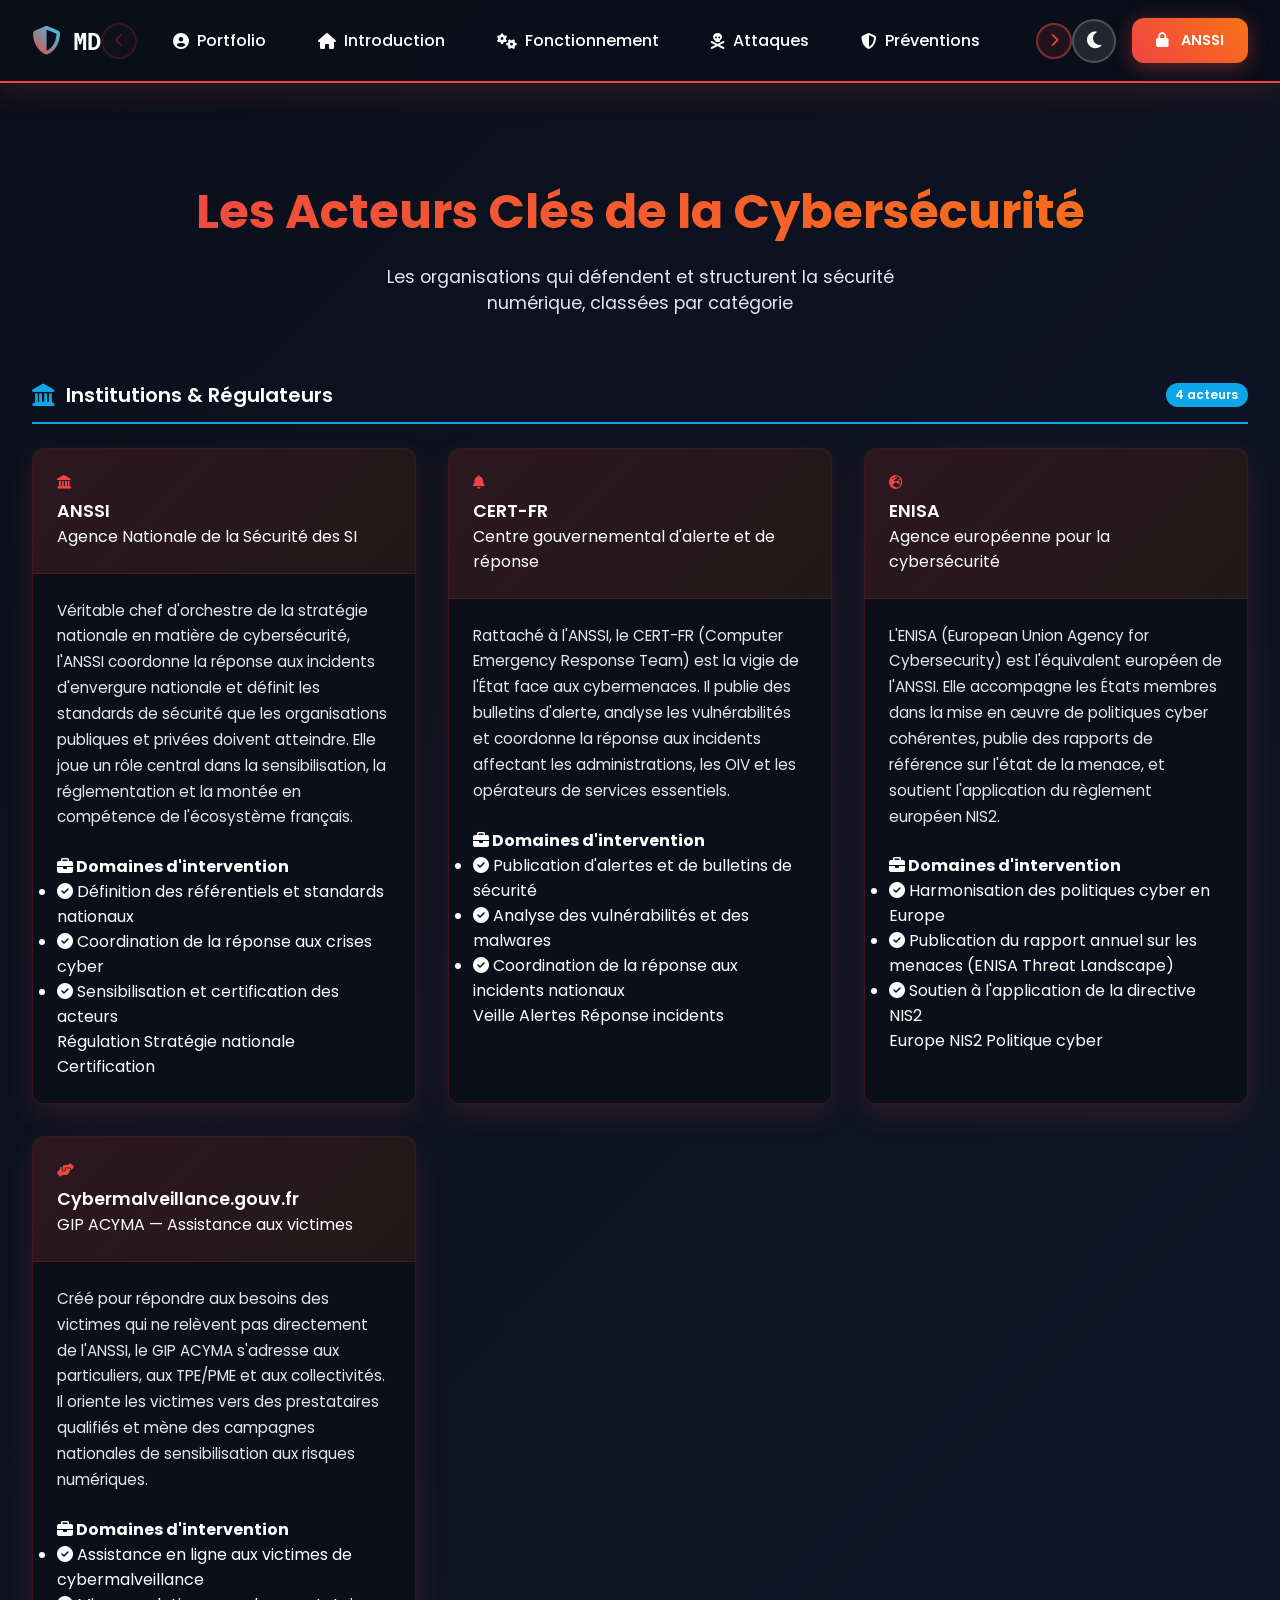
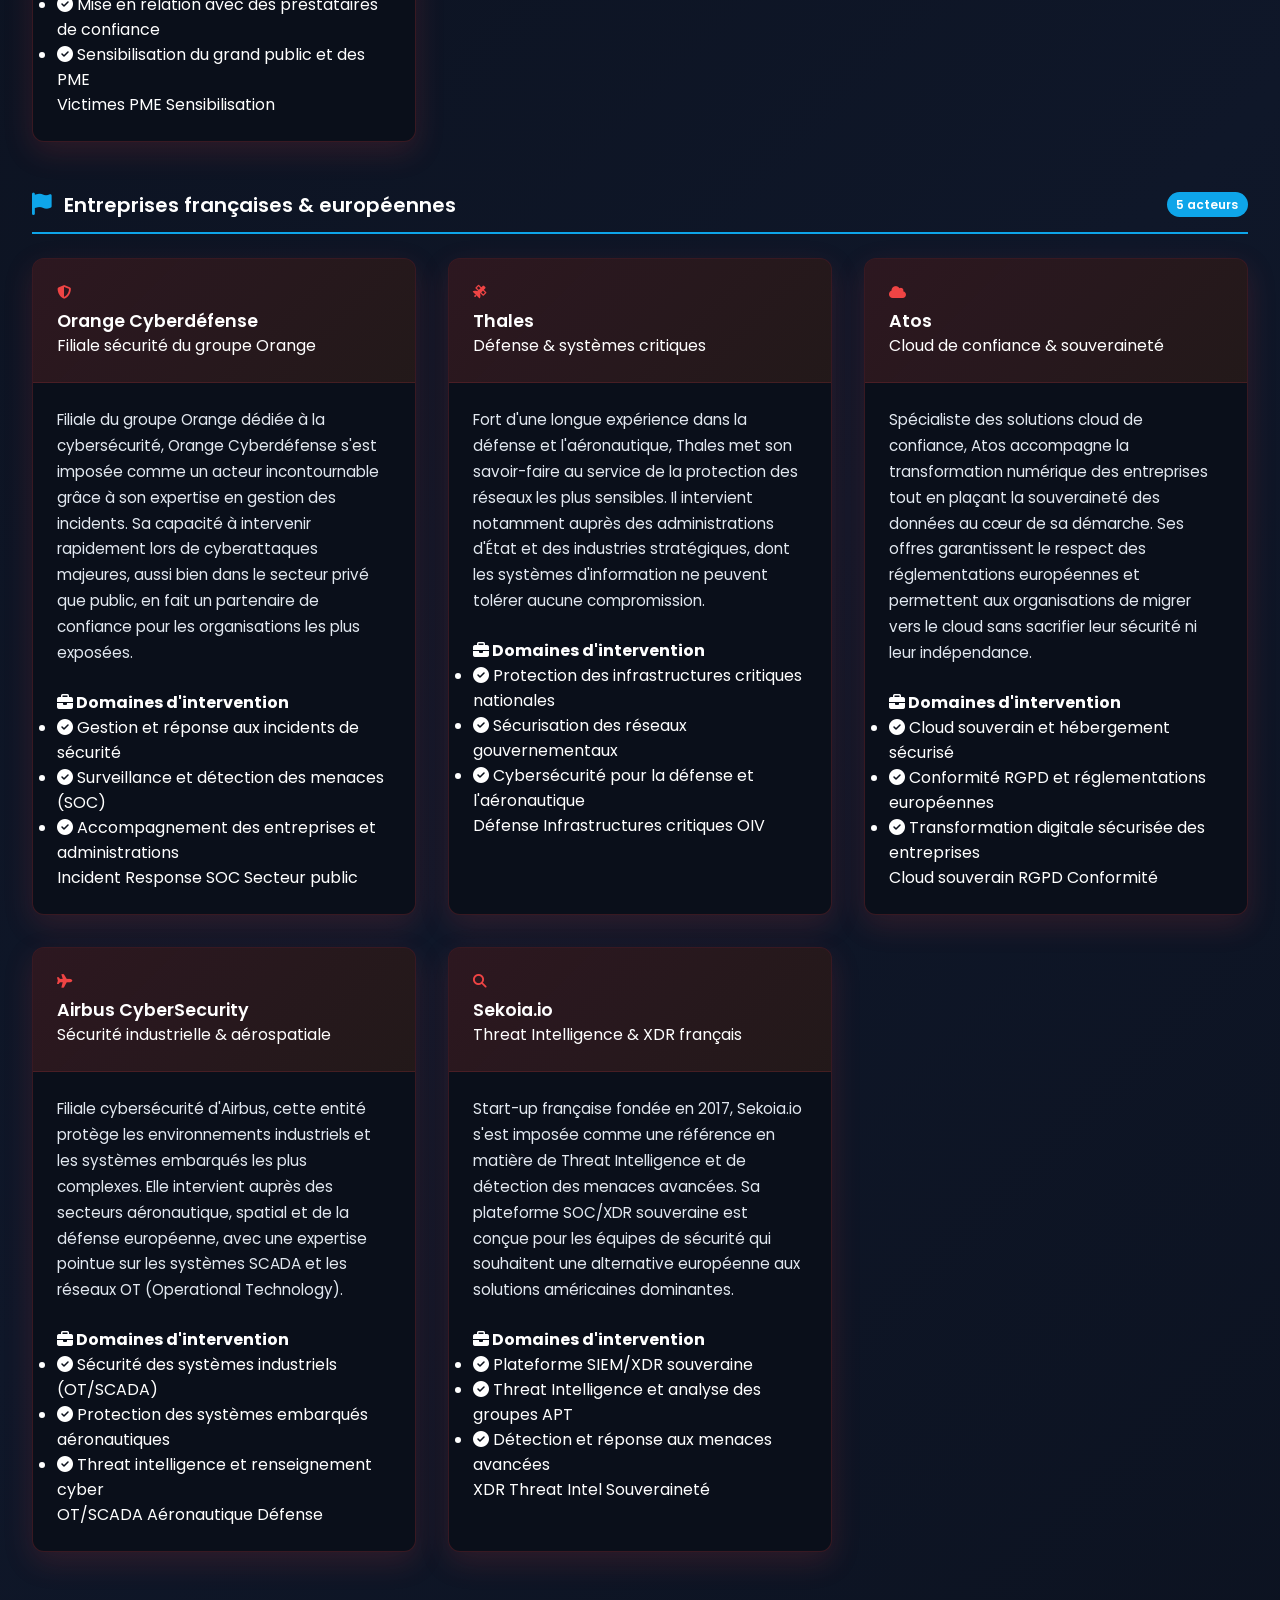
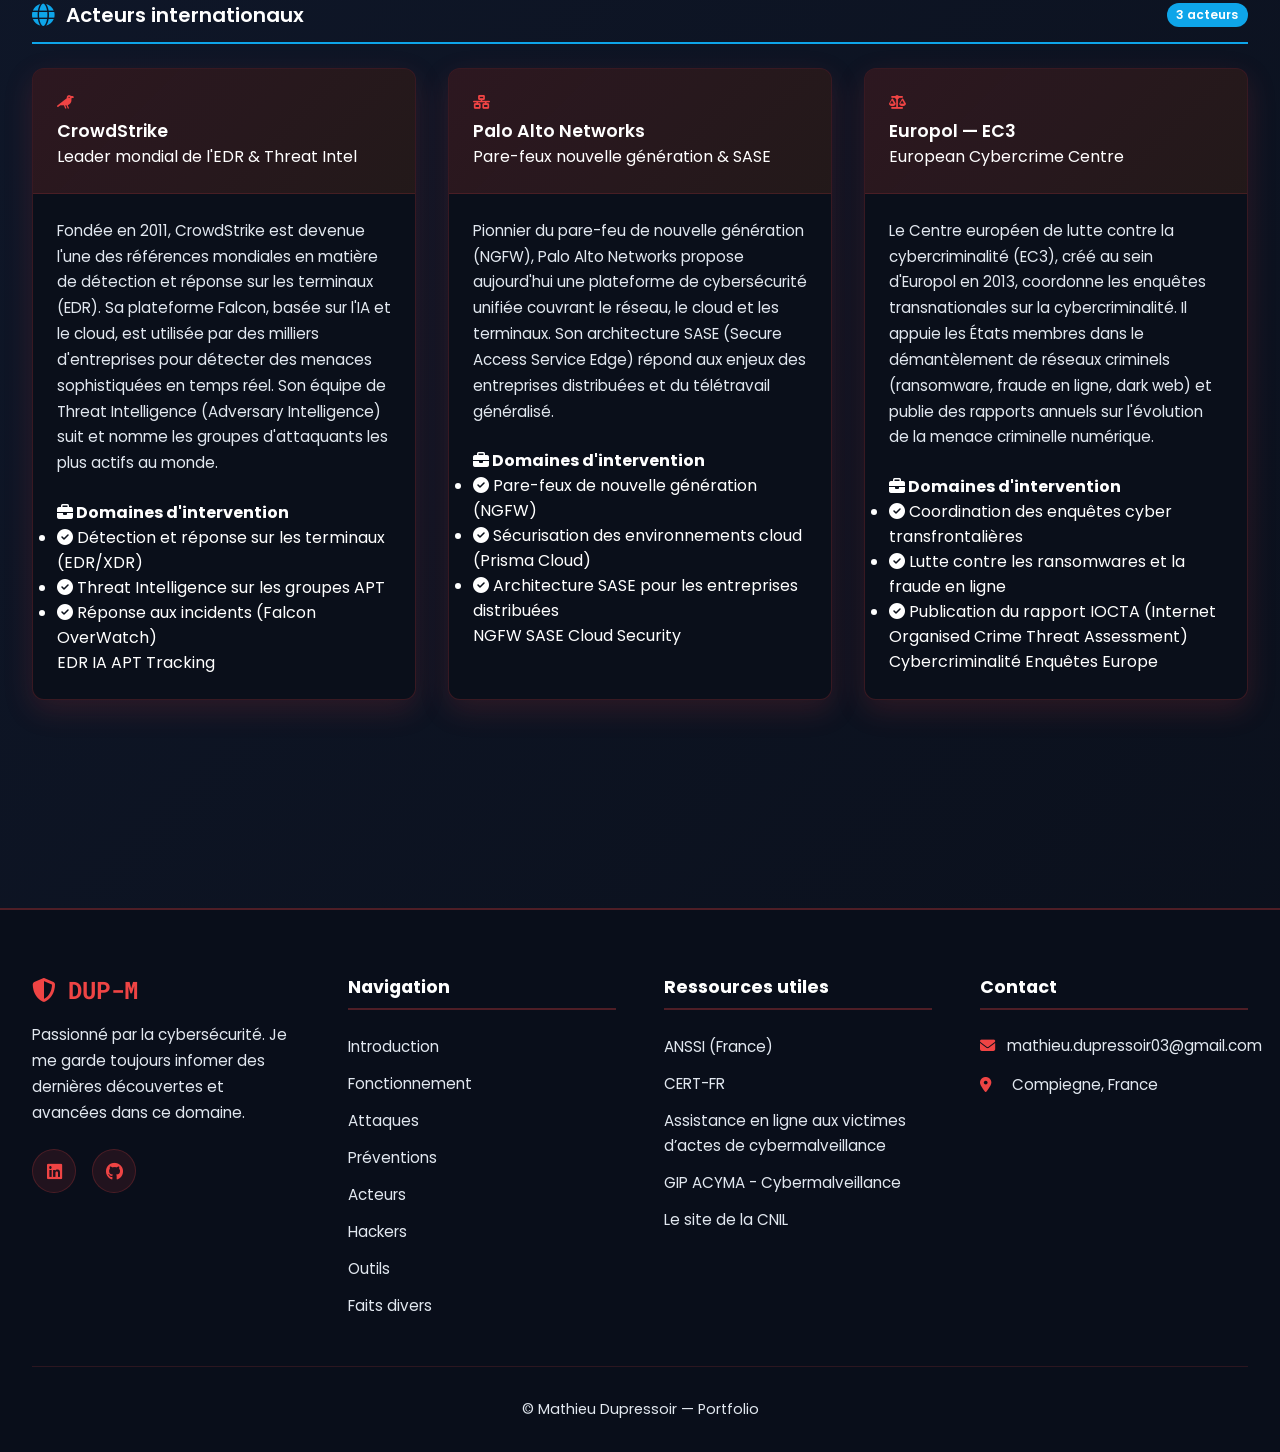
==== commit d2313a27: "Add files via upload" ====
--- a/Veille_technologique/Acteurs.html
+++ b/Veille_technologique/Acteurs.html
@@ -44,13 +44,13 @@
                     </li>
                     <li>
                         <a href="Attaques.html" class="nav-link">
-                            <i class="fas fa-graduation-cap"></i>
+                            <i class="fas fa-skull-crossbones"></i>
                             <span>Attaques</span>
                         </a>
                     </li>
                     <li>
                         <a href="Preventions.html" class="nav-link">
-                            <i class="fas fa-graduation-cap"></i>
+                            <i class="fas fa-shield-alt"></i>
                             <span>Préventions</span>
                         </a>
                     </li>
@@ -62,13 +62,13 @@
                     </li>
                     <li>
                         <a href="Acteurs.html" class="nav-link">
-                            <i class="fas fa-rocket"></i>
+                            <i class="fas fa-users"></i>
                             <span>Acteurs</span>
                         </a>
                     </li>
                     <li>
                         <a href="Hackers.html" class="nav-link">
-                            <i class="fas fa-rocket"></i>
+                            <i class="fas fa-user-secret"></i>
                             <span>Hackers</span>
                         </a>
                     </li>
@@ -125,43 +125,43 @@
                 </a>
             </li>
             <li>
-                <a href="Fonctionnement.html" class="nav-link">
+                <a href="Fonctionnement.html" class="mobile-nav-link">
                     <i class="fas fa-cogs"></i>
                     <span>Fonctionnement</span>
                 </a>
             </li>
             <li>
-                <a href="Attaques.html" class="nav-link">
-                    <i class="fas fa-graduation-cap"></i>
+                <a href="Attaques.html" class="mobile-nav-link">
+                    <i class="fas fa-skull-crossbones"></i>
                     <span>Attaques</span>
                 </a>
             </li>
             <li>
-                <a href="Preventions.html" class="nav-link">
-                    <i class="fas fa-graduation-cap"></i>
+                <a href="Preventions.html" class="mobile-nav-link">
+                    <i class="fas fa-shield-alt"></i>
                     <span>Préventions</span>
                 </a>
             </li>
             <li>
-                <a href="Outils.html" class="nav-link">
+                <a href="Outils.html" class="mobile-nav-link">
                     <i class="fas fa-tools"></i>
                     <span>Outils</span>
                 </a>
             </li>
             <li>
-                <a href="Acteurs.html" class="nav-link">
-                    <i class="fas fa-rocket"></i>
+                <a href="Acteurs.html" class="mobile-nav-link">
+                    <i class="fas fa-users"></i>
                     <span>Acteurs</span>
                 </a>
             </li>
             <li>
-                <a href="Hackers.html" class="nav-link">
-                    <i class="fas fa-rocket"></i>
+                <a href="Hackers.html" class="mobile-nav-link">
+                    <i class="fas fa-user-secret"></i>
                     <span>Hackers</span>
                 </a>
             </li>
             <li>
-                <a href="Faits_divers.html" class="nav-link">
+                <a href="Faits_divers.html" class="mobile-nav-link">
                     <i class="fas fa-chart-line"></i>
                     <span>Faits divers</span>
                 </a>
@@ -611,15 +611,13 @@
                     <a href="https://github.com/MatDup6080" class="social-link" aria-label="GitHub">
                         <i class="fab fa-github"></i>
                     </a>
-                    <a href="/cdn-cgi/l/email-protection#3c515d48545559491258494c4e594f4f53554e7c59445d514c5059125f5351" class="social-link" aria-label="Email">
-                        <i class="fas fa-envelope"></i>
-                    </a>
+                    
                 </div>
             </div>
 
             <div class="footer-section">
                 <h3 class="footer-title">Navigation</h3>
-                                <ul class="footer-links">
+                <ul class="footer-links">
                     <li><a href="Veille_cyber.html">Introduction</a></li>
                     <li><a href="Fonctionnement.html">Fonctionnement</a></li>
                     <li><a href="Attaques.html">Attaques</a></li>
@@ -648,7 +646,7 @@
                 <ul class="footer-contact">
                     <li>
                         <i class="fas fa-envelope"></i>
-                        <span><a href="/cdn-cgi/l/email-protection" class="__cf_email__" data-cfemail="e18c809589888494cf859491938492928e8893d1d2a1868c80888dcf828e8c">[email&#160;protected]</a></span>
+                        <span>mathieu.dupressoir03@gmail.com</span>
                     </li>
                     <li>
                         <i class="fas fa-map-marker-alt"></i>
@@ -657,6 +655,11 @@
                 </ul>
             </div>
         </div>
-
-                <div class="footer-bottom">
-            <p>&copy; <span id="currentYear"></span>+        <div class="footer-bottom">
+            <p>&copy; <span id="currentYear"></span> Mathieu Dupressoir — Portfolio</p>
+        </div>
+    </footer>
+
+    <script src="Veille_cyber.js"></script>
+</body>
+</html>
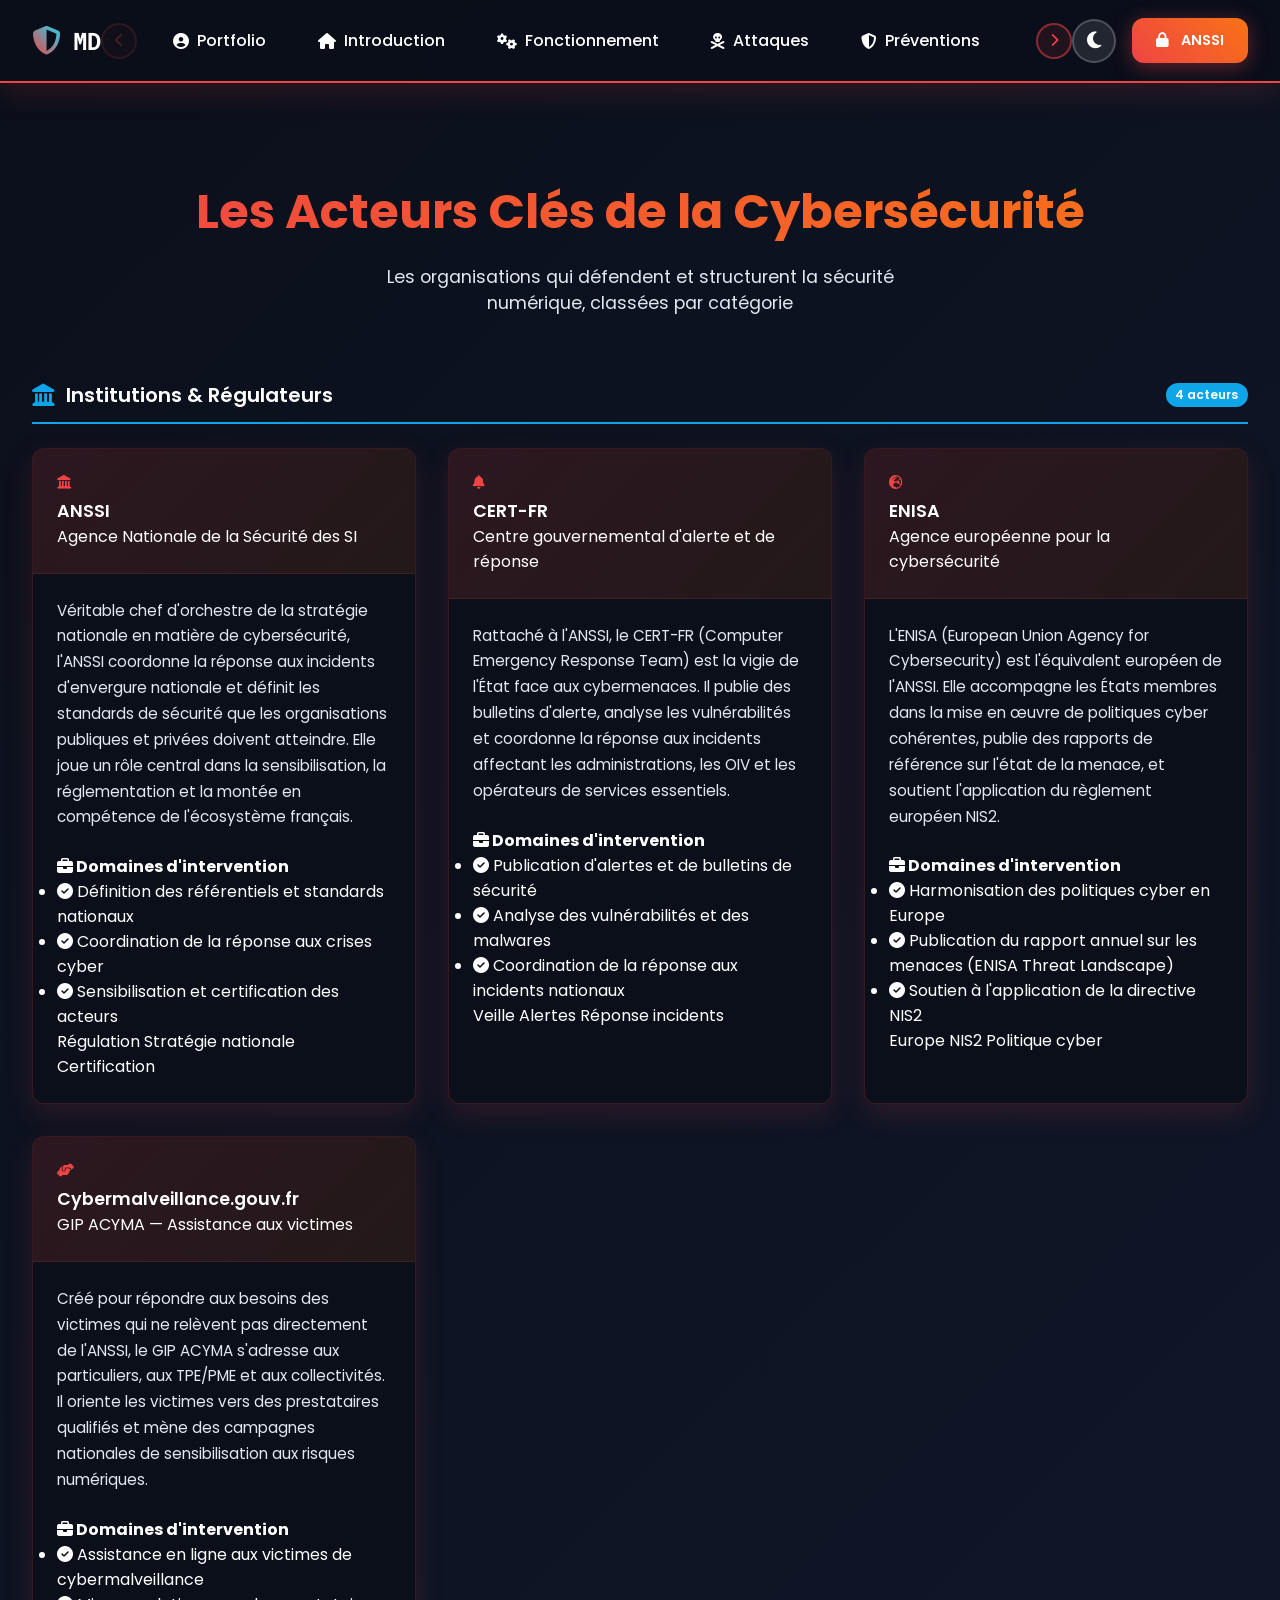
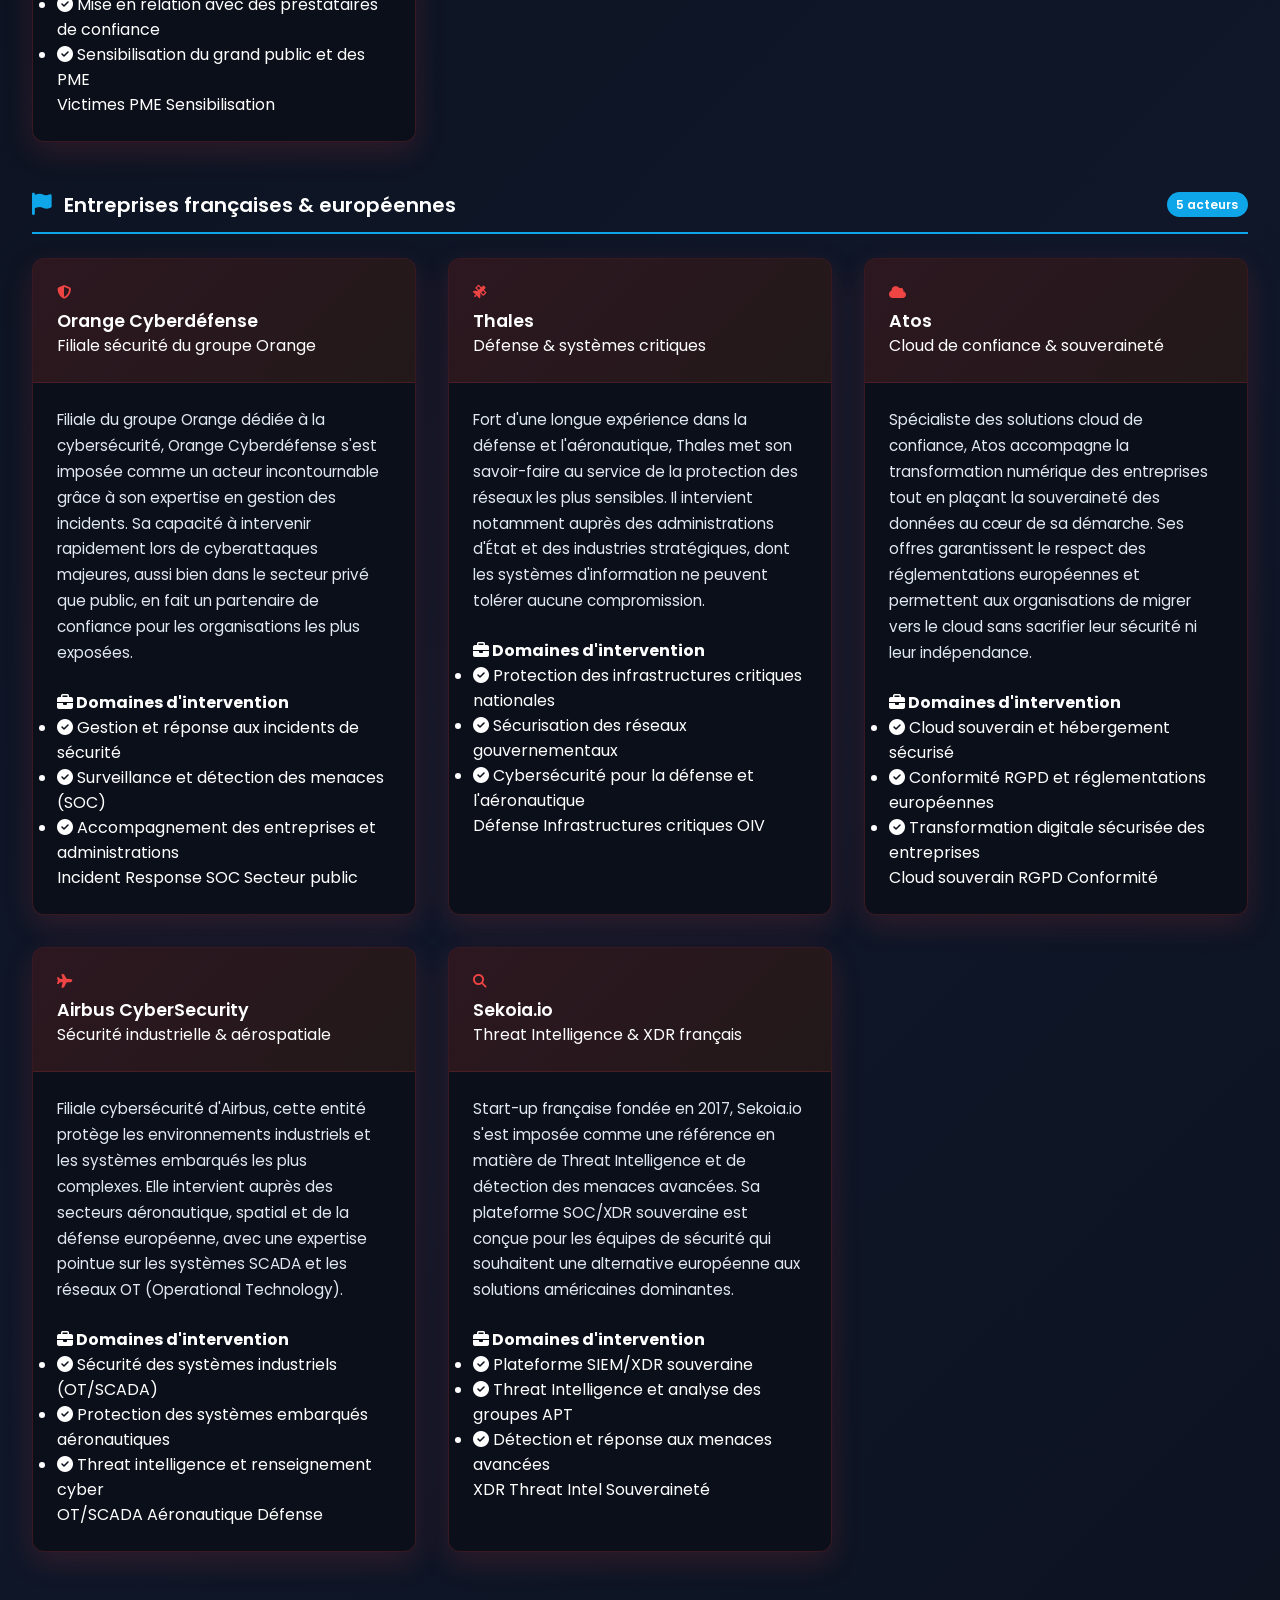
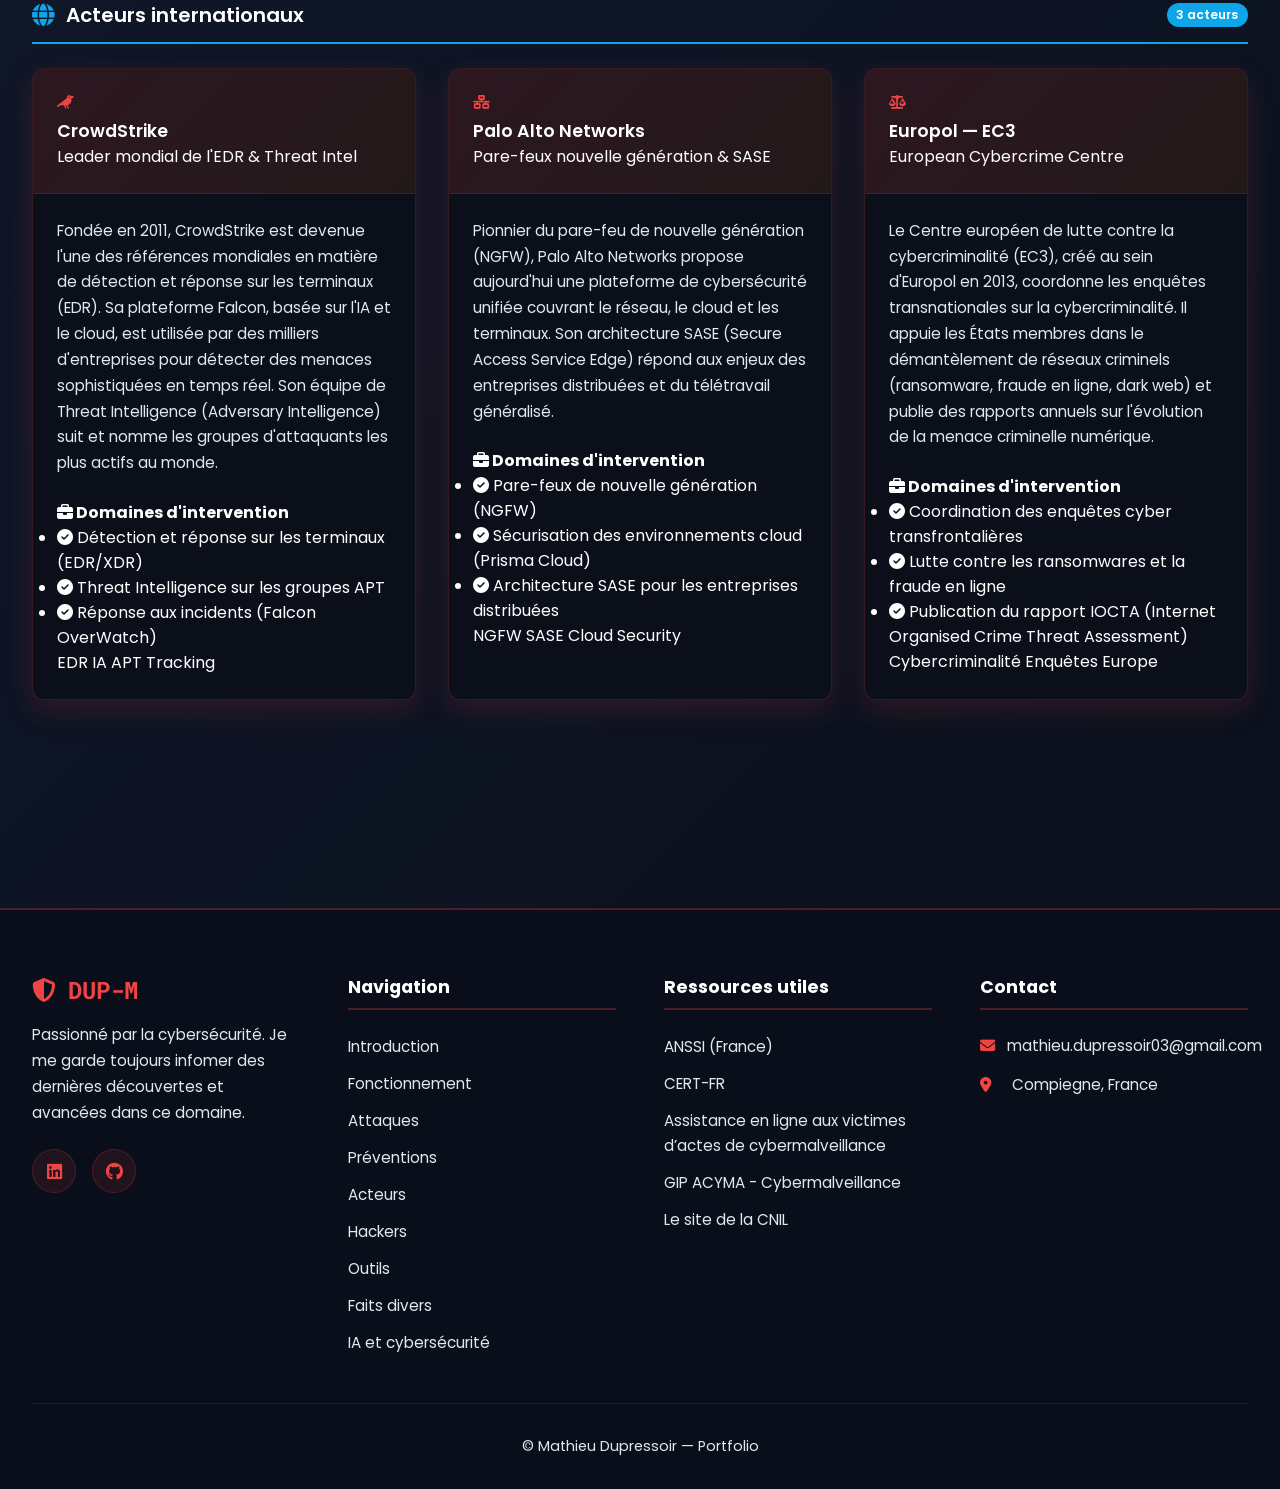
==== commit a54bdc32: "Add files via upload" ====
--- a/Veille_technologique/Acteurs.html
+++ b/Veille_technologique/Acteurs.html
@@ -78,6 +78,12 @@
                             <span>Faits divers</span>
                         </a>
                     </li>
+                    <li>
+                        <a href="IA_cyber.html" class="nav-link">
+                            <i class="fas fa-robot"></i>
+                            <span>IA et cybersécurité</span>
+                        </a>
+                    </li>
                 </ul>
                 <button class="nav-scroll-btn nav-scroll-right" id="navScrollRight" aria-label="Défiler à droite">
                     <i class="fas fa-chevron-right"></i>
@@ -166,7 +172,12 @@
                     <span>Faits divers</span>
                 </a>
             </li>
-        </ul>
+            <li>
+                <a href="IA_cyber.html" class="mobile-nav-link">
+                    <i class="fas fa-robot"></i>
+                    <span>IA et cybersécurité</span>
+                </a>
+</ul>
         <div class="mobile-menu-footer">
             <a href="https://www.ssi.gouv.fr/" class="btn btn-primary btn-block" target="_blank">
                 <i class="fas fa-lock"></i>
@@ -626,6 +637,7 @@
                     <li><a href="Hackers.html">Hackers</a></li>
                     <li><a href="Outils.html">Outils</a></li>
                     <li><a href="Faits_divers.html">Faits divers</a></li>
+                    <li><a href="IA_cyber.html">IA et cybersécurité</a></li>
                 </ul>
             </div>
 
